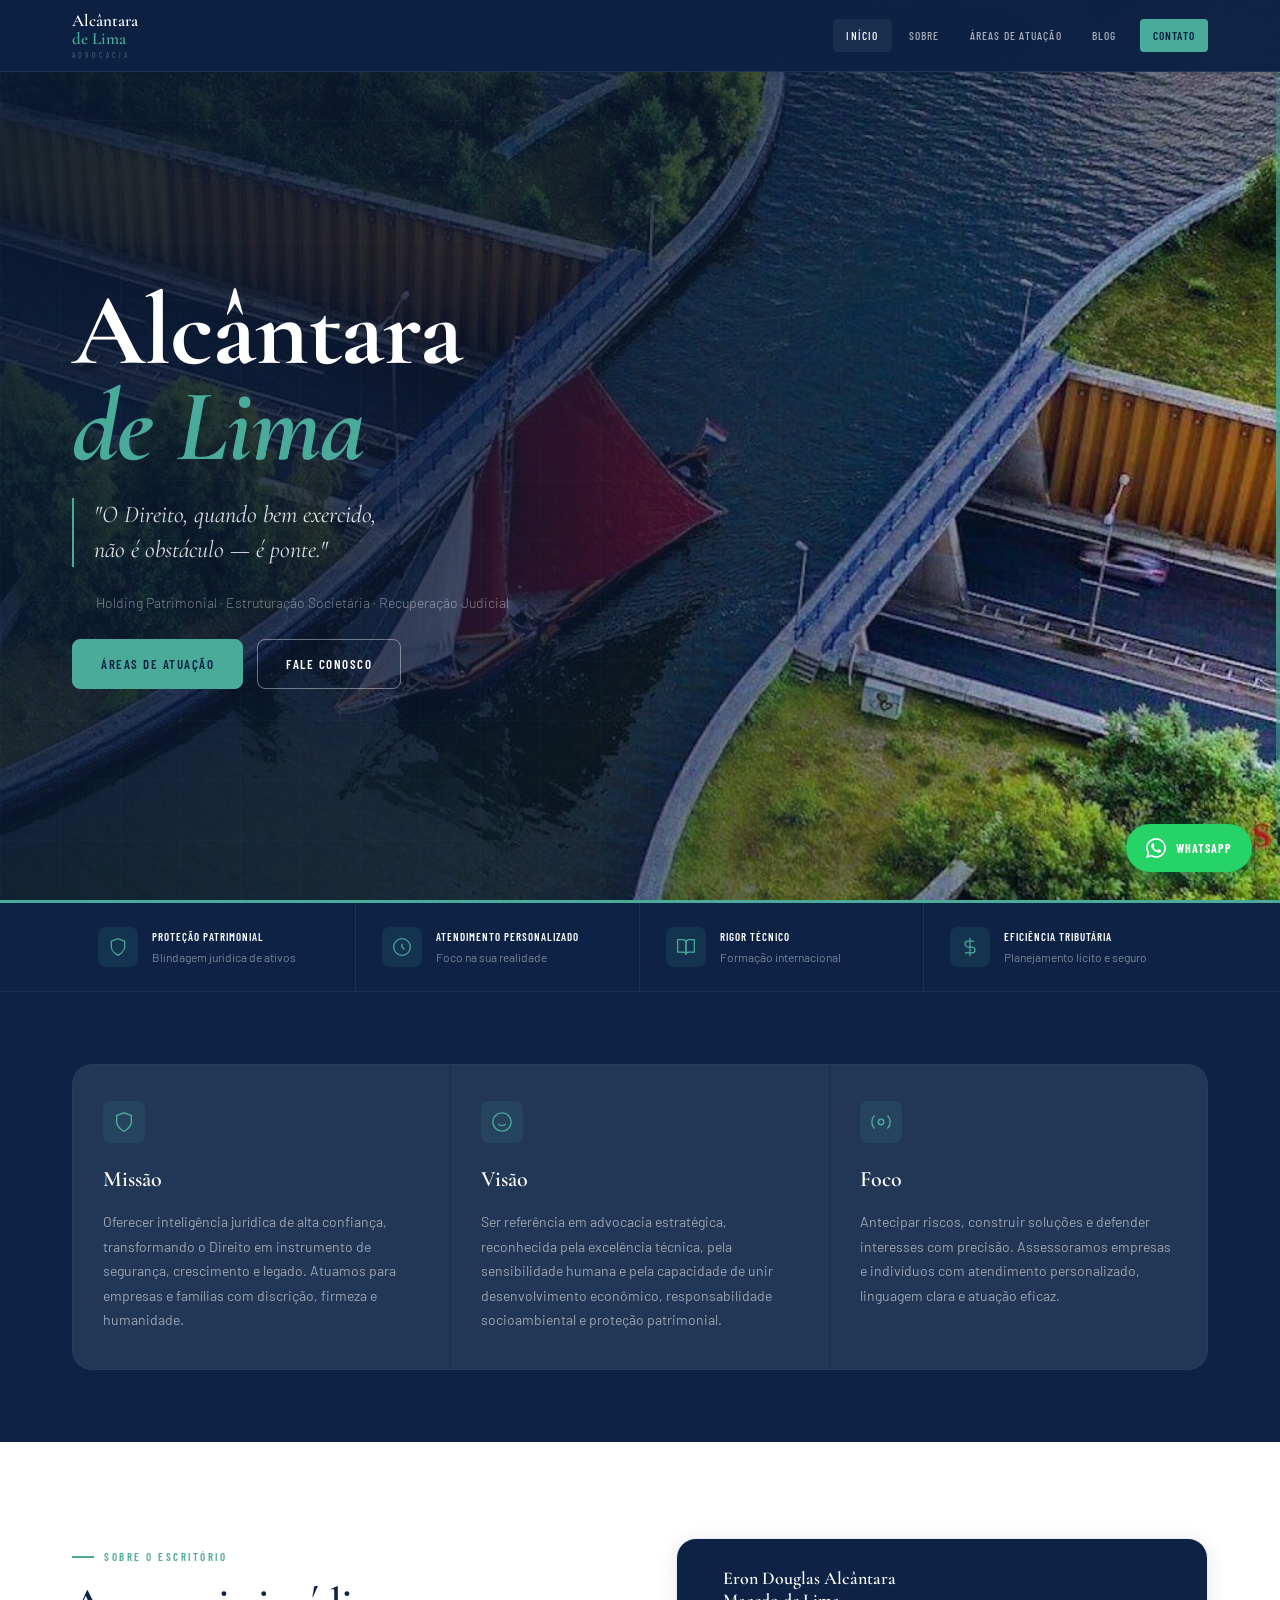
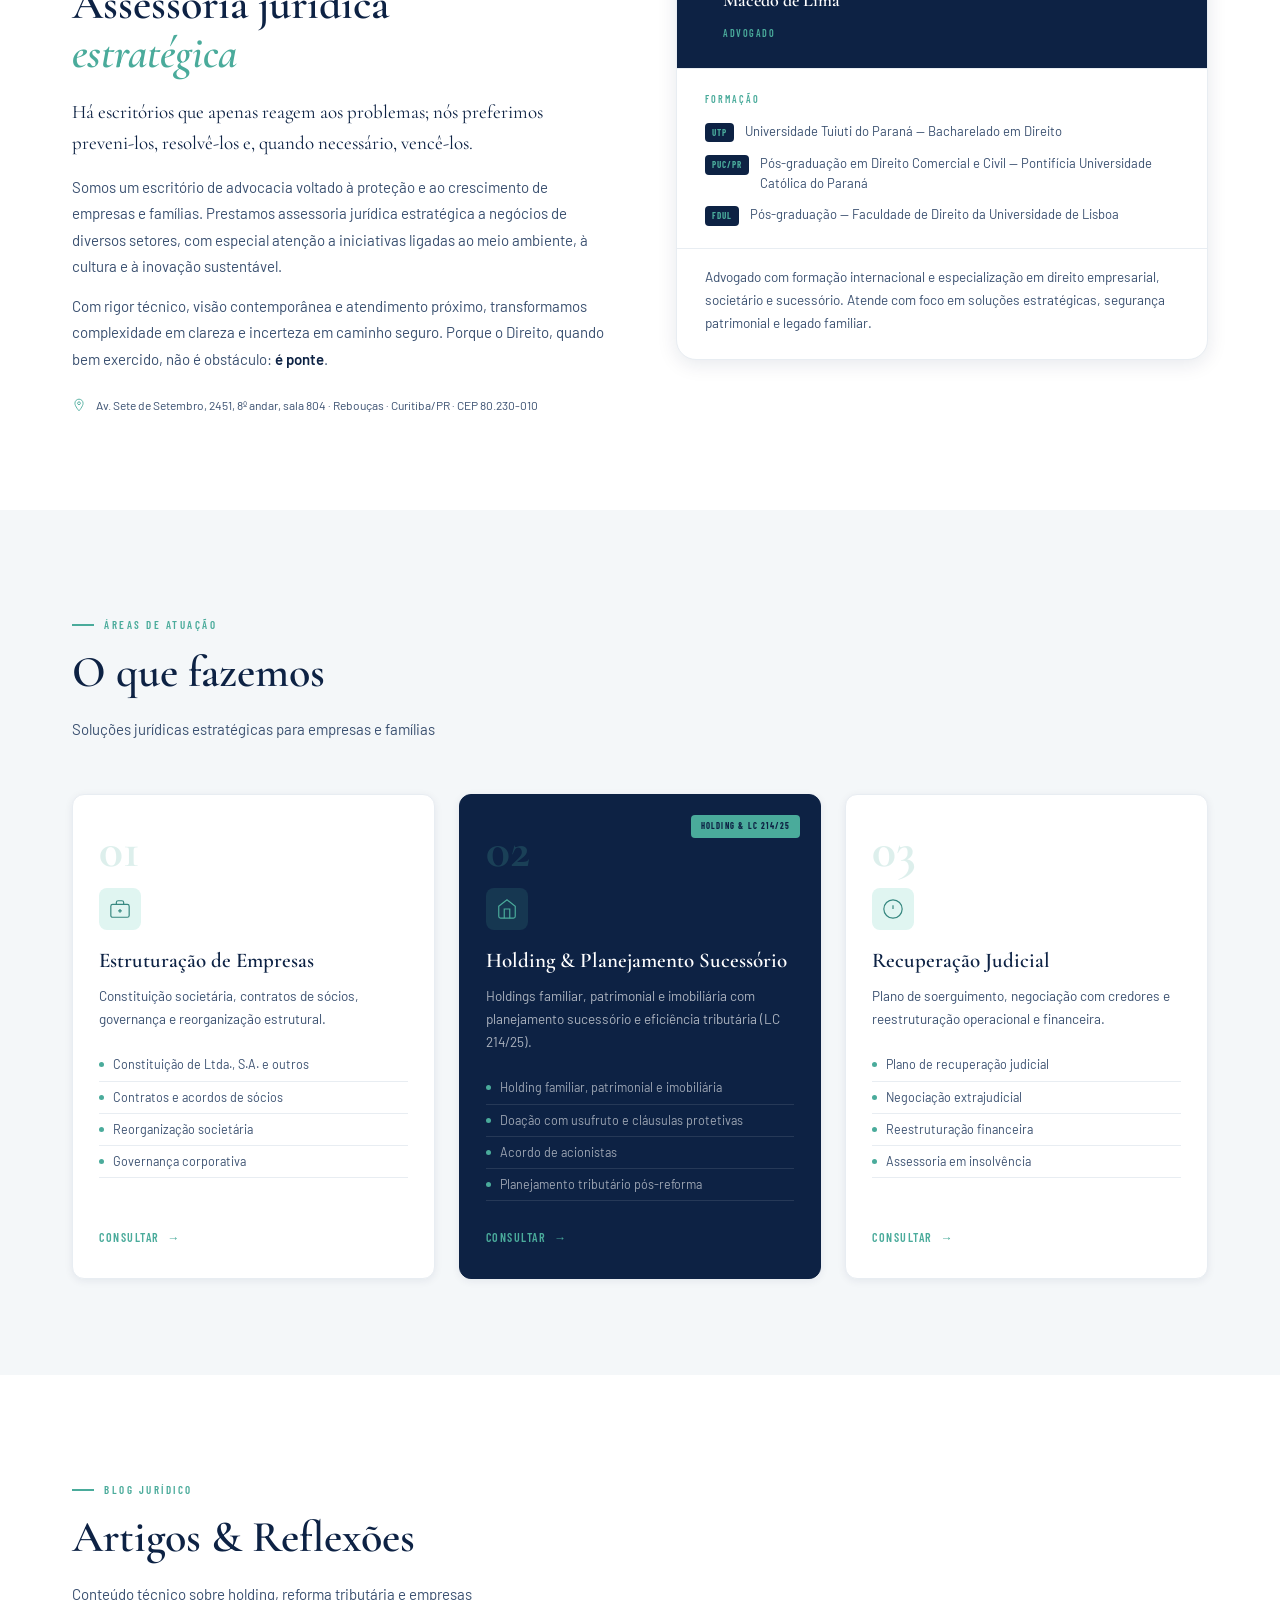
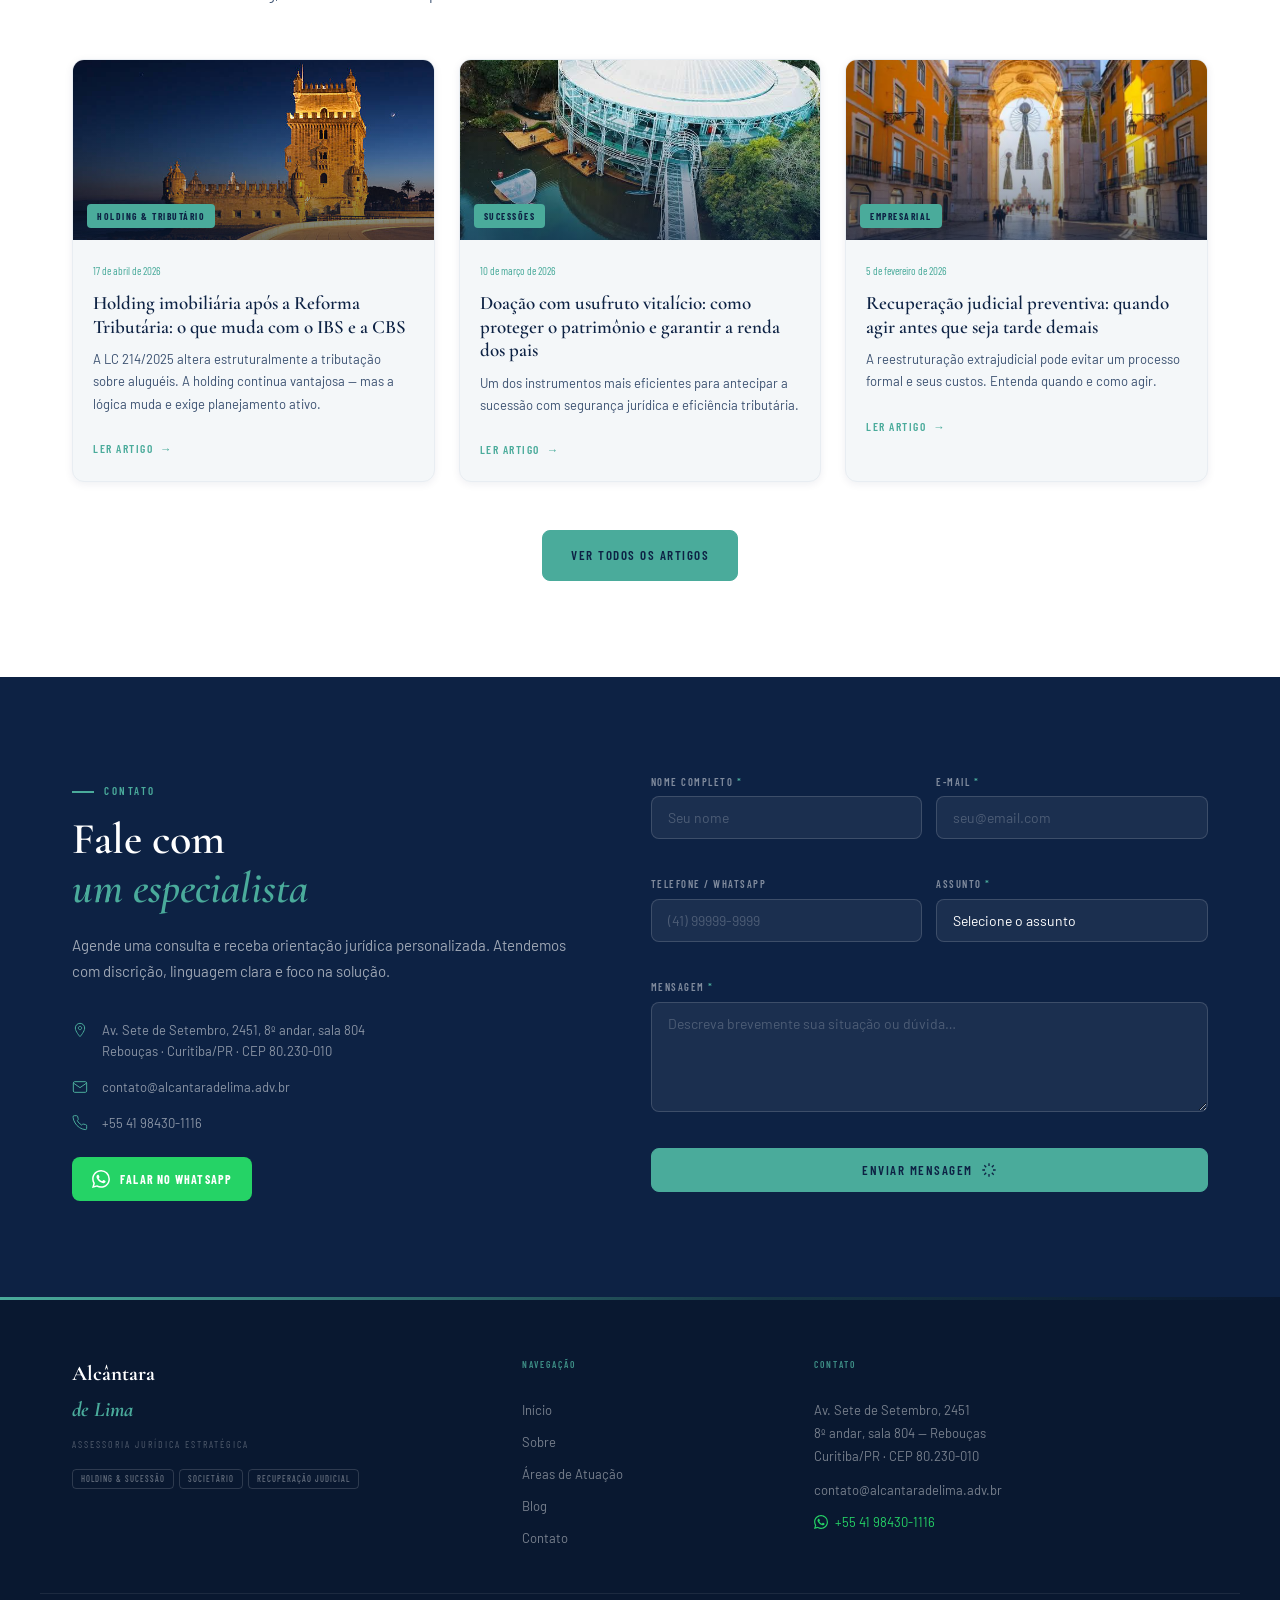
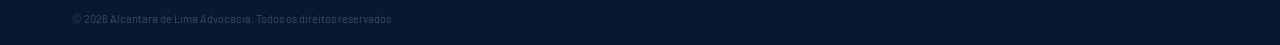
==== index.html @ a9845b34 "Resolvido, falta fazer pagina de manutenção para os blogs" ====
<!DOCTYPE html>
<html lang="pt-BR">
<head>
  <meta charset="UTF-8"/>
  <meta name="viewport" content="width=device-width,initial-scale=1.0"/>
  <title>Alcantara de Lima Advocacia — Curitiba/PR</title>
  <meta name="description" content="Escritório especializado em estruturação societária, holding patrimonial, planejamento sucessório e recuperação judicial. Curitiba/PR."/>
  <link href="https://fonts.googleapis.com/css2?family=Cormorant+Garamond:ital,wght@0,400;0,500;0,600;0,700;1,400;1,600&family=Barlow:wght@300;400;500;600&family=Barlow+Condensed:wght@400;500;600&display=swap" rel="stylesheet"/>
  <link rel="stylesheet" href="CSS/base.css"/>
  <link rel="stylesheet" href="CSS/sections.css"/>
  <link rel="stylesheet" href="CSS/hero.css"/>
  <link rel="stylesheet" href="CSS/nav.css">
  <link rel="stylesheet" href="CSS/footer.css"/>
  <link rel="stylesheet" href="CSS/responsive.css"/>
</head>
<body>

<header class="nav" id="nav">
  <div class="nav__inner">
    <a href="#inicio" class="nav__logo" aria-label="Alcantara de Lima — início">
      <span class="nav__logo-top">Alcântara</span>
      <span class="nav__logo-bot">de Lima</span>
      <span class="nav__logo-sub">ADVOCACIA</span>
    </a>
    <nav class="nav__links" id="navLinks" role="navigation" aria-label="Menu principal">
      <a href="#inicio"   class="nav__link">Início</a>
      <a href="#sobre"    class="nav__link">Sobre</a>
      <a href="#servicos" class="nav__link">Áreas de Atuação</a>
      <a href="#blog"     class="nav__link">Blog</a>
      <a href="#contato"  class="nav__link nav__link--cta">Contato</a>
    </nav>
    <button class="nav__burger" id="burger" aria-label="Abrir menu" aria-expanded="false">
      <span></span><span></span><span></span>
    </button>
  </div>
</header>

<!-- HERO COM FOTO DA PONTE -->
<section class="hero" id="inicio">
  <div class="hero__bg" id="heroBg"></div>
  <div class="hero__overlay"></div>
  <div class="hero__grid-bg" aria-hidden="true"></div>
  <div class="hero__accent" aria-hidden="true"></div>
  <div class="hero__content">
    <!-- <div class="hero__eyebrow reveal">
      <!-- <span class="hero__eyebrow-line"></span>
      Curitiba · Paraná · Brasil
      <span class="hero__eyebrow-line"></span>
    </div>-->
    <h1 class="hero__title reveal reveal--d1">
      <span class="hero__title-w">Alcântara</span><br>
      <span class="hero__title-t">de Lima</span>
    </h1>
    <p class="hero__tagline reveal reveal--d2">
      "O Direito, quando bem exercido,<br>não é obstáculo — é ponte."
    </p>
    <p class="hero__sub reveal reveal--d2">
      Holding Patrimonial · Estruturação Societária · Recuperação Judicial
    </p>
    <div class="hero__btns reveal reveal--d3">
      <a href="#servicos" class="btn btn-p">Áreas de Atuação</a>
      <a href="#contato"  class="btn btn-g">Fale Conosco</a>
    </div>
  </div>
  <div class="hero__scroll" aria-hidden="true">
    <span class="hero__scroll-line"></span>
  </div>
</section>

<!-- DIFERENCIAIS -->
<div class="diff">
  <div class="diff__grid container">
    <div class="diff__item">
      <div class="diff__icon"><svg viewBox="0 0 24 24" fill="none" stroke="currentColor" stroke-width="1.5"><path d="M12 22s8-4 8-10V5l-8-3-8 3v7c0 6 8 10 8 10z"/></svg></div>
      <div><div class="diff__title">Proteção Patrimonial</div><div class="diff__sub">Blindagem jurídica de ativos</div></div>
    </div>
    <div class="diff__item">
      <div class="diff__icon"><svg viewBox="0 0 24 24" fill="none" stroke="currentColor" stroke-width="1.5"><circle cx="12" cy="12" r="10"/><path d="M12 8v4l3 3"/></svg></div>
      <div><div class="diff__title">Atendimento Personalizado</div><div class="diff__sub">Foco na sua realidade</div></div>
    </div>
    <div class="diff__item">
      <div class="diff__icon"><svg viewBox="0 0 24 24" fill="none" stroke="currentColor" stroke-width="1.5"><path d="M2 3h6a4 4 0 0 1 4 4v14a3 3 0 0 0-3-3H2z"/><path d="M22 3h-6a4 4 0 0 0-4 4v14a3 3 0 0 1 3-3h7z"/></svg></div>
      <div><div class="diff__title">Rigor Técnico</div><div class="diff__sub">Formação internacional</div></div>
    </div>
    <div class="diff__item">
      <div class="diff__icon"><svg viewBox="0 0 24 24" fill="none" stroke="currentColor" stroke-width="1.5"><line x1="12" y1="1" x2="12" y2="23"/><path d="M17 5H9.5a3.5 3.5 0 0 0 0 7h5a3.5 3.5 0 0 1 0 7H6"/></svg></div>
      <div><div class="diff__title">Eficiência Tributária</div><div class="diff__sub">Planejamento lícito e seguro</div></div>
    </div>
  </div>
</div>

<!-- MISSÃO / VISÃO / FOCO -->
<section class="mvf">
  <div class="container">
    <div class="mvf__grid">
      <div class="mvf__card reveal">
        <div class="mvf__card-icon"><svg viewBox="0 0 24 24" fill="none" stroke="currentColor" stroke-width="1.5"><path d="M12 22s8-4 8-10V5l-8-3-8 3v7c0 6 8 10 8 10z"/></svg></div>
        <h3>Missão</h3>
        <p>Oferecer inteligência jurídica de alta confiança, transformando o Direito em instrumento de segurança, crescimento e legado. Atuamos para empresas e famílias com discrição, firmeza e humanidade.</p>
      </div>
      <div class="mvf__card reveal reveal--d1">
        <div class="mvf__card-icon"><svg viewBox="0 0 24 24" fill="none" stroke="currentColor" stroke-width="1.5"><circle cx="12" cy="12" r="10"/><path d="M8 14s1.5 2 4 2 4-2 4-2"/><line x1="9" y1="9" x2="9.01" y2="9"/><line x1="15" y1="9" x2="15.01" y2="9"/></svg></div>
        <h3>Visão</h3>
        <p>Ser referência em advocacia estratégica, reconhecida pela excelência técnica, pela sensibilidade humana e pela capacidade de unir desenvolvimento econômico, responsabilidade socioambiental e proteção patrimonial.</p>
      </div>
      <div class="mvf__card reveal reveal--d2">
        <div class="mvf__card-icon"><svg viewBox="0 0 24 24" fill="none" stroke="currentColor" stroke-width="1.5"><circle cx="12" cy="12" r="3"/><path d="M19.07 4.93a10 10 0 0 1 0 14.14M4.93 4.93a10 10 0 0 0 0 14.14"/></svg></div>
        <h3>Foco</h3>
        <p>Antecipar riscos, construir soluções e defender interesses com precisão. Assessoramos empresas e indivíduos com atendimento personalizado, linguagem clara e atuação eficaz.</p>
      </div>
    </div>
  </div>
</section>

<!-- SOBRE -->
<section class="sobre" id="sobre">
  <div class="container">
    <div class="sobre__grid">
      <div class="sobre__left">
        <div class="sec-label reveal">Sobre o Escritório</div>
        <h2 class="sec-title reveal reveal--d1">Assessoria jurídica<br><em>estratégica</em></h2>
        <p class="sobre__lead reveal reveal--d2">Há escritórios que apenas reagem aos problemas; nós preferimos preveni-los, resolvê-los e, quando necessário, vencê-los.</p>
        <p class="sobre__body reveal reveal--d2">Somos um escritório de advocacia voltado à proteção e ao crescimento de empresas e famílias. Prestamos assessoria jurídica estratégica a negócios de diversos setores, com especial atenção a iniciativas ligadas ao meio ambiente, à cultura e à inovação sustentável.</p>
        <p class="sobre__body reveal reveal--d2">Com rigor técnico, visão contemporânea e atendimento próximo, transformamos complexidade em clareza e incerteza em caminho seguro. Porque o Direito, quando bem exercido, não é obstáculo: <strong>é ponte</strong>.</p>
        <div class="sobre__sede reveal reveal--d3">
          <svg viewBox="0 0 24 24" fill="none" stroke="currentColor" stroke-width="1.5"><path d="M12 2C8.13 2 5 5.13 5 9c0 5.25 7 13 7 13s7-7.75 7-13c0-3.87-3.13-7-7-7zm0 9.5c-1.38 0-2.5-1.12-2.5-2.5s1.12-2.5 2.5-2.5 2.5 1.12 2.5 2.5-1.12 2.5-2.5 2.5z"/></svg>
          Av. Sete de Setembro, 2451, 8º andar, sala 804 · Rebouças · Curitiba/PR · CEP 80.230-010
        </div>
      </div>
      <div class="sobre__right">
        <div class="adv-card reveal reveal--d1">
          <div class="adv-card__top">
            <div class="adv-card__av"></div>
            <div>
              <div class="adv-card__name">Eron Douglas Alcântara<br>Macedo de Lima</div>
              <span style="font-family:var(--fcond);font-size:10px;font-weight:600;letter-spacing:1.5px;text-transform:uppercase;color:var(--teal)">Advogado</span>
            </div>
          </div>
          <div class="adv-card__div"></div>
          <div class="adv-card__form">
            <div class="adv-card__form-label">Formação</div>
            <div class="adv-card__form-list">
              <div class="adv-card__form-li"><span class="inst-badge">UTP</span>Universidade Tuiuti do Paraná — Bacharelado em Direito</div>
              <div class="adv-card__form-li"><span class="inst-badge">PUC/PR</span>Pós-graduação em Direito Comercial e Civil — Pontifícia Universidade Católica do Paraná</div>
              <div class="adv-card__form-li"><span class="inst-badge">FDUL</span>Pós-graduação — Faculdade de Direito da Universidade de Lisboa</div>
            </div>
          </div>
          <div class="adv-card__div"></div>
          <p class="adv-card__desc">Advogado com formação internacional e especialização em direito empresarial, societário e sucessório. Atende com foco em soluções estratégicas, segurança patrimonial e legado familiar.</p>
        </div>
      </div>
    </div>
  </div>
</section>

<!-- SERVIÇOS — 3 áreas -->
<section class="servicos" id="servicos">
  <div class="container">
    <div class="sec-hdr reveal">
      <div class="sec-label">Áreas de Atuação</div>
      <h2 class="sec-title">O que fazemos</h2>
      <p class="servicos__sub">Soluções jurídicas estratégicas para empresas e famílias</p>
    </div>
    <div class="srv-grid">

      <article class="srv-card reveal reveal--d1">
        <div class="srv-card__num" aria-hidden="true">01</div>
        <div class="srv-card__icon"><svg viewBox="0 0 24 24" fill="none" stroke="currentColor" stroke-width="1.3"><rect x="2" y="7" width="20" height="14" rx="2"/><path d="M16 7V5a2 2 0 0 0-2-2h-4a2 2 0 0 0-2 2v2"/><line x1="12" y1="12" x2="12" y2="16"/><line x1="10" y1="14" x2="14" y2="14"/></svg></div>
        <h3 class="srv-card__title">Estruturação de Empresas</h3>
        <p class="srv-card__body">Constituição societária, contratos de sócios, governança e reorganização estrutural.</p>
        <ul class="srv-card__items">
          <li>Constituição de Ltda., S.A. e outros</li>
          <li>Contratos e acordos de sócios</li>
          <li>Reorganização societária</li>
          <li>Governança corporativa</li>
        </ul>
        <a href="#contato" class="srv-card__cta">Consultar <span aria-hidden="true">→</span></a>
      </article>

      <article class="srv-card srv-card--feat reveal reveal--d2">
        <div class="srv-card__badge">Holding &amp; LC 214/25</div>
        <div class="srv-card__num" aria-hidden="true">02</div>
        <div class="srv-card__icon"><svg viewBox="0 0 24 24" fill="none" stroke="currentColor" stroke-width="1.3"><path d="M3 9l9-7 9 7v11a2 2 0 0 1-2 2H5a2 2 0 0 1-2-2z"/><polyline points="9 22 9 12 15 12 15 22"/></svg></div>
        <h3 class="srv-card__title">Holding &amp; Planejamento Sucessório</h3>
        <p class="srv-card__body">Holdings familiar, patrimonial e imobiliária com planejamento sucessório e eficiência tributária (LC 214/25).</p>
        <ul class="srv-card__items">
          <li>Holding familiar, patrimonial e imobiliária</li>
          <li>Doação com usufruto e cláusulas protetivas</li>
          <li>Acordo de acionistas</li>
          <li>Planejamento tributário pós-reforma</li>
        </ul>
        <a href="#contato" class="srv-card__cta">Consultar <span aria-hidden="true">→</span></a>
      </article>

      <article class="srv-card reveal reveal--d3">
        <div class="srv-card__num" aria-hidden="true">03</div>
        <div class="srv-card__icon"><svg viewBox="0 0 24 24" fill="none" stroke="currentColor" stroke-width="1.3"><circle cx="12" cy="12" r="10"/><line x1="12" y1="8" x2="12" y2="12"/><line x1="12" y1="16" x2="12.01" y2="16"/></svg></div>
        <h3 class="srv-card__title">Recuperação Judicial</h3>
        <p class="srv-card__body">Plano de soerguimento, negociação com credores e reestruturação operacional e financeira.</p>
        <ul class="srv-card__items">
          <li>Plano de recuperação judicial</li>
          <li>Negociação extrajudicial</li>
          <li>Reestruturação financeira</li>
          <li>Assessoria em insolvência</li>
        </ul>
        <a href="#contato" class="srv-card__cta">Consultar <span aria-hidden="true">→</span></a>
      </article>

    </div>
  </div>
</section>

<!-- BLOG -->
<section class="blog" id="blog">
  <div class="container">
    <div class="sec-hdr reveal">
      <div class="sec-label">Blog Jurídico</div>
      <h2 class="sec-title">Artigos &amp; Reflexões</h2>
      <p class="blog__sub">Conteúdo técnico sobre holding, reforma tributária e empresas</p>
    </div>
    <div class="blog__grid">
      <article class="blog-card reveal reveal--d1">
        <div class="blog-card__img blog-card__img--1"><span class="blog-card__cat">Holding &amp; Tributário</span></div>
        <div class="blog-card__body">
          <time class="blog-card__date" datetime="2026-04-17">17 de abril de 2026</time>
          <h3 class="blog-card__title">Holding imobiliária após a Reforma Tributária: o que muda com o IBS e a CBS</h3>
          <p class="blog-card__excerpt">A LC 214/2025 altera estruturalmente a tributação sobre aluguéis. A holding continua vantajosa — mas a lógica muda e exige planejamento ativo.</p>
          <a href="#contato" class="blog-card__link">Ler artigo <span aria-hidden="true">→</span></a>
        </div>
      </article>
      <article class="blog-card reveal reveal--d2">
        <div class="blog-card__img blog-card__img--2"><span class="blog-card__cat">Sucessões</span></div>
        <div class="blog-card__body">
          <time class="blog-card__date" datetime="2026-03-10">10 de março de 2026</time>
          <h3 class="blog-card__title">Doação com usufruto vitalício: como proteger o patrimônio e garantir a renda dos pais</h3>
          <p class="blog-card__excerpt">Um dos instrumentos mais eficientes para antecipar a sucessão com segurança jurídica e eficiência tributária.</p>
          <a href="#contato" class="blog-card__link">Ler artigo <span aria-hidden="true">→</span></a>
        </div>
      </article>
      <article class="blog-card reveal reveal--d3">
        <div class="blog-card__img blog-card__img--3"><span class="blog-card__cat">Empresarial</span></div>
        <div class="blog-card__body">
          <time class="blog-card__date" datetime="2026-02-05">5 de fevereiro de 2026</time>
          <h3 class="blog-card__title">Recuperação judicial preventiva: quando agir antes que seja tarde demais</h3>
          <p class="blog-card__excerpt">A reestruturação extrajudicial pode evitar um processo formal e seus custos. Entenda quando e como agir.</p>
          <a href="#contato" class="blog-card__link">Ler artigo <span aria-hidden="true">→</span></a>
        </div>
      </article>
    </div>
    <div class="blog__cta reveal">
      <a href="#contato" class="btn btn-p">Ver todos os artigos</a>
    </div>
  </div>
</section>

<!-- CONTATO -->
<section class="contato" id="contato">
  <div class="container">
    <div class="contato__grid">
      <div class="contato__left reveal">
        <div class="sec-label sec-label--teal">Contato</div>
        <h2 class="sec-title sec-title--white">Fale com<br><em>um especialista</em></h2>
        <p class="contato__body">Agende uma consulta e receba orientação jurídica personalizada. Atendemos com discrição, linguagem clara e foco na solução.</p>
        <div class="contato__info">
          <div class="contato__info-item">
            <svg viewBox="0 0 24 24" fill="none" stroke="currentColor" stroke-width="1.5"><path d="M12 2C8.13 2 5 5.13 5 9c0 5.25 7 13 7 13s7-7.75 7-13c0-3.87-3.13-7-7-7zm0 9.5c-1.38 0-2.5-1.12-2.5-2.5s1.12-2.5 2.5-2.5 2.5 1.12 2.5 2.5-1.12 2.5-2.5 2.5z"/></svg>
            <span>Av. Sete de Setembro, 2451, 8º andar, sala 804<br>Rebouças · Curitiba/PR · CEP 80.230-010</span>
          </div>
          <div class="contato__info-item">
            <svg viewBox="0 0 24 24" fill="none" stroke="currentColor" stroke-width="1.5"><path d="M4 4h16c1.1 0 2 .9 2 2v12c0 1.1-.9 2-2 2H4c-1.1 0-2-.9-2-2V6c0-1.1.9-2 2-2z"/><polyline points="22,6 12,13 2,6"/></svg>
            <span>contato@alcantaradelima.adv.br</span>
          </div>
          <div class="contato__info-item">
            <svg viewBox="0 0 24 24" fill="none" stroke="currentColor" stroke-width="1.5"><path d="M22 16.92v3a2 2 0 0 1-2.18 2 19.79 19.79 0 0 1-8.63-3.07A19.5 19.5 0 0 1 4.69 12 19.79 19.79 0 0 1 1.61 3.42 2 2 0 0 1 3.58 1h3a2 2 0 0 1 2 1.72c.127.96.361 1.903.7 2.81a2 2 0 0 1-.45 2.11L7.91 8.5a16 16 0 0 0 6.59 6.59l.97-.91a2 2 0 0 1 2.11-.45c.907.339 1.85.573 2.81.7A2 2 0 0 1 22 16.92z"/></svg>
            <span>+55 41 98430-1116</span>
          </div>
          <a href="https://wa.me/5541984301116" target="_blank" rel="noopener" class="contato__wa">
            <svg viewBox="0 0 24 24" fill="currentColor"><path d="M17.472 14.382c-.297-.149-1.758-.867-2.03-.967-.273-.099-.471-.148-.67.15-.197.297-.767.966-.94 1.164-.173.199-.347.223-.644.075-.297-.15-1.255-.463-2.39-1.475-.883-.788-1.48-1.761-1.653-2.059-.173-.297-.018-.458.13-.606.134-.133.298-.347.446-.52.149-.174.198-.298.298-.497.099-.198.05-.371-.025-.52-.075-.149-.669-1.612-.916-2.207-.242-.579-.487-.5-.669-.51-.173-.008-.371-.01-.57-.01-.198 0-.52.074-.792.372-.272.297-1.04 1.016-1.04 2.479 0 1.462 1.065 2.875 1.213 3.074.149.198 2.096 3.2 5.077 4.487.709.306 1.262.489 1.694.625.712.227 1.36.195 1.871.118.571-.085 1.758-.719 2.006-1.413.248-.694.248-1.289.173-1.413-.074-.124-.272-.198-.57-.347m-5.421 7.403h-.004a9.87 9.87 0 0 1-5.031-1.378l-.361-.214-3.741.982.998-3.648-.235-.374a9.86 9.86 0 0 1-1.51-5.26c.001-5.45 4.436-9.884 9.888-9.884 2.64 0 5.122 1.03 6.988 2.898a9.825 9.825 0 0 1 2.893 6.994c-.003 5.45-4.437 9.884-9.885 9.884m8.413-18.297A11.815 11.815 0 0 0 12.05 0C5.495 0 .16 5.335.157 11.892c0 2.096.547 4.142 1.588 5.945L.057 24l6.305-1.654a11.882 11.882 0 0 0 5.683 1.448h.005c6.554 0 11.89-5.335 11.893-11.893a11.821 11.821 0 0 0-3.48-8.413Z"/></svg>
            Falar no WhatsApp
          </a>
        </div>
      </div>
      <div class="contato__right reveal reveal--d2">
        <form class="contato__form" id="contactForm" novalidate>
          <div class="form-group">
            <label for="nome">Nome completo <span>*</span></label>
            <input type="text" id="nome" name="nome" required placeholder="Seu nome" autocomplete="name"/>
            <span class="form-error" id="nome-error" role="alert"></span>
          </div>
          <div class="form-group">
            <label for="email">E-mail <span>*</span></label>
            <input type="email" id="email" name="email" required placeholder="seu@email.com" autocomplete="email"/>
            <span class="form-error" id="email-error" role="alert"></span>
          </div>
          <div class="form-group">
            <label for="telefone">Telefone / WhatsApp</label>
            <input type="tel" id="telefone" name="telefone" placeholder="(41) 99999-9999" autocomplete="tel"/>
          </div>
          <div class="form-group">
            <label for="assunto">Assunto <span>*</span></label>
            <select id="assunto" name="assunto" required>
              <option value="" disabled selected>Selecione o assunto</option>
              <option value="holding">Holding &amp; Planejamento Sucessório</option>
              <option value="sociedade">Estruturação de Empresas</option>
              <option value="rj">Recuperação Judicial</option>
              <option value="outro">Outro assunto</option>
            </select>
            <span class="form-error" id="assunto-error" role="alert"></span>
          </div>
          <div class="form-group form-group--full">
            <label for="mensagem">Mensagem <span>*</span></label>
            <textarea id="mensagem" name="mensagem" required rows="4" placeholder="Descreva brevemente sua situação ou dúvida…"></textarea>
            <span class="form-error" id="mensagem-error" role="alert"></span>
          </div>
          <div class="form-group form-group--full">
            <button type="submit" class="btn btn-p btn-full" id="submitBtn">
              <span id="btnText">Enviar mensagem</span>
              <svg id="btnSpinner" class="btn-spin" viewBox="0 0 24 24" fill="none" stroke="currentColor" stroke-width="2" hidden><path d="M12 2v4M12 18v4M4.93 4.93l2.83 2.83M16.24 16.24l2.83 2.83M2 12h4M18 12h4M4.93 19.07l2.83-2.83M16.24 7.76l2.83-2.83"/></svg>
            </button>
          </div>
          <div id="formSuccess" class="form-success" hidden role="status">Mensagem enviada! Retornaremos em até 24 horas úteis.</div>
        </form>
      </div>
    </div>
  </div>
</section>

<!-- FOOTER -->
<footer class="footer">
  <div class="footer__accent" aria-hidden="true"></div>
  <div class="container footer__inner">
    <div class="footer__brand">
      <div class="footer__logo-top">Alcântara</div>
      <div class="footer__logo-bot">de Lima</div>
      <p class="footer__tagline">Assessoria Jurídica Estratégica</p>
      <div class="footer__areas">
        <span>Holding &amp; Sucessão</span>
        <span>Societário</span>
        <span>Recuperação Judicial</span>
      </div>
    </div>
    <div class="footer__nav">
      <h4>Navegação</h4>
      <a href="#inicio">Início</a>
      <a href="#sobre">Sobre</a>
      <a href="#servicos">Áreas de Atuação</a>
      <a href="#blog">Blog</a>
      <a href="#contato">Contato</a>
    </div>
    <div class="footer__contact">
      <h4>Contato</h4>
      <address>
        Av. Sete de Setembro, 2451<br>
        8º andar, sala 804 — Rebouças<br>
        Curitiba/PR · CEP 80.230-010
      </address>
      <a href="mailto:contato@alcantaradelima.adv.br">contato@alcantaradelima.adv.br</a>
      <a href="https://wa.me/5541984301116" target="_blank" rel="noopener" class="footer__wa">
        <svg viewBox="0 0 24 24" fill="currentColor"><path d="M17.472 14.382c-.297-.149-1.758-.867-2.03-.967-.273-.099-.471-.148-.67.15-.197.297-.767.966-.94 1.164-.173.199-.347.223-.644.075-.297-.15-1.255-.463-2.39-1.475-.883-.788-1.48-1.761-1.653-2.059-.173-.297-.018-.458.13-.606.134-.133.298-.347.446-.52.149-.174.198-.298.298-.497.099-.198.05-.371-.025-.52-.075-.149-.669-1.612-.916-2.207-.242-.579-.487-.5-.669-.51-.173-.008-.371-.01-.57-.01-.198 0-.52.074-.792.372-.272.297-1.04 1.016-1.04 2.479 0 1.462 1.065 2.875 1.213 3.074.149.198 2.096 3.2 5.077 4.487.709.306 1.262.489 1.694.625.712.227 1.36.195 1.871.118.571-.085 1.758-.719 2.006-1.413.248-.694.248-1.289.173-1.413-.074-.124-.272-.198-.57-.347m-5.421 7.403h-.004a9.87 9.87 0 0 1-5.031-1.378l-.361-.214-3.741.982.998-3.648-.235-.374a9.86 9.86 0 0 1-1.51-5.26c.001-5.45 4.436-9.884 9.888-9.884 2.64 0 5.122 1.03 6.988 2.898a9.825 9.825 0 0 1 2.893 6.994c-.003 5.45-4.437 9.884-9.885 9.884m8.413-18.297A11.815 11.815 0 0 0 12.05 0C5.495 0 .16 5.335.157 11.892c0 2.096.547 4.142 1.588 5.945L.057 24l6.305-1.654a11.882 11.882 0 0 0 5.683 1.448h.005c6.554 0 11.89-5.335 11.893-11.893a11.821 11.821 0 0 0-3.48-8.413Z"/></svg>
        +55 41 98430-1116
      </a>
    </div>
  </div>
  <div class="footer__bottom">
    <div class="container footer__bottom-inner">
      <span>© 2026 Alcantara de Lima Advocacia. Todos os direitos reservados.</span>
    </div>
  </div>
</footer>

<!-- WA FLOAT -->
<a href="https://wa.me/5541984301116" target="_blank" rel="noopener" class="wa-float" aria-label="Falar no WhatsApp">
  <svg viewBox="0 0 24 24" fill="currentColor"><path d="M17.472 14.382c-.297-.149-1.758-.867-2.03-.967-.273-.099-.471-.148-.67.15-.197.297-.767.966-.94 1.164-.173.199-.347.223-.644.075-.297-.15-1.255-.463-2.39-1.475-.883-.788-1.48-1.761-1.653-2.059-.173-.297-.018-.458.13-.606.134-.133.298-.347.446-.52.149-.174.198-.298.298-.497.099-.198.05-.371-.025-.52-.075-.149-.669-1.612-.916-2.207-.242-.579-.487-.5-.669-.51-.173-.008-.371-.01-.57-.01-.198 0-.52.074-.792.372-.272.297-1.04 1.016-1.04 2.479 0 1.462 1.065 2.875 1.213 3.074.149.198 2.096 3.2 5.077 4.487.709.306 1.262.489 1.694.625.712.227 1.36.195 1.871.118.571-.085 1.758-.719 2.006-1.413.248-.694.248-1.289.173-1.413-.074-.124-.272-.198-.57-.347m-5.421 7.403h-.004a9.87 9.87 0 0 1-5.031-1.378l-.361-.214-3.741.982.998-3.648-.235-.374a9.86 9.86 0 0 1-1.51-5.26c.001-5.45 4.436-9.884 9.888-9.884 2.64 0 5.122 1.03 6.988 2.898a9.825 9.825 0 0 1 2.893 6.994c-.003 5.45-4.437 9.884-9.885 9.884m8.413-18.297A11.815 11.815 0 0 0 12.05 0C5.495 0 .16 5.335.157 11.892c0 2.096.547 4.142 1.588 5.945L.057 24l6.305-1.654a11.882 11.882 0 0 0 5.683 1.448h.005c6.554 0 11.89-5.335 11.893-11.893a11.821 11.821 0 0 0-3.48-8.413Z"/></svg>
  <span class="wa-float__label">WhatsApp</span>
</a>

  <script src="script.js"></script>
</body>
</html>
---- CSS/base.css ----
/* ============================================================
   BASE — Reset · Variáveis · Utilitários Globais
   ============================================================ */

/* ----- Reset ----- */
*, *::before, *::after {
  box-sizing : border-box;
  margin     : 0;
  padding    : 0;
}

/* ----- Variáveis CSS ----- */
:root {
  /* Cores */
  --navy      : #0d2244;
  --navy-dk   : #091830;
  --teal      : #4aab9b;
  --teal-dk   : #378880;
  --teal-lt   : #e0f5f1;
  --bg        : #f4f7f9;
  --text      : #3a5070;
  --white     : #ffffff;
  --gray      : #e8edf2;
  --gray-dk   : #c8d4de;
  --amber     : #d97706;
  --amber-lt  : #fef3dd;
  --green-wa  : #25d366;

  /* Tipografia */
  --fs        : 'Cormorant Garamond', Georgia, serif;
  --fsans     : 'Barlow', sans-serif;
  --fcond     : 'Barlow Condensed', sans-serif;

  /* Layout */
  --nav-h     : 72px;
  --sp        : 96px;
  --cw        : 1200px;
}

/* ----- Elementos Base ----- */
html {
  scroll-behavior    : smooth;
  font-size          : 16px;
}

body {
  font-family        : var(--fsans);
  background         : var(--bg);
  color              : var(--text);
  line-height        : 1.7;
  -webkit-font-smoothing: antialiased;
}

img, svg  { display: block }
a         { text-decoration: none; color: inherit }
ul        { list-style: none }
button    { cursor: pointer; font-family: inherit }
address   { font-style: normal }

/* ----- Container ----- */
.container {
  width      : 100%;
  max-width  : var(--cw);
  margin     : 0 auto;
  padding    : 0 32px;
}

/* ----- Reveal (animação ao rolar) ----- */
.reveal {
  opacity    : 0;
  transform  : translateY(26px);
  transition : opacity   .65s cubic-bezier(.25,.46,.45,.94),
               transform .65s cubic-bezier(.25,.46,.45,.94);
}
.reveal.visible  { opacity: 1; transform: none }
.reveal--d1      { transition-delay: .12s }
.reveal--d2      { transition-delay: .24s }
.reveal--d3      { transition-delay: .36s }

/* ----- Labels & Títulos de Seção ----- */
.sec-label {
  display        : inline-flex;
  align-items    : center;
  gap            : 10px;
  font-family    : var(--fcond);
  font-size      : 11px;
  font-weight    : 600;
  letter-spacing : 2.5px;
  text-transform : uppercase;
  color          : var(--teal);
  margin-bottom  : 14px;
}
.sec-label::before {
  content    : '';
  width      : 22px;
  height     : 1.5px;
  background : var(--teal);
}
.sec-label--teal { color: var(--teal) }

.sec-title {
  font-family   : var(--fs);
  font-size     : clamp(28px, 4vw, 44px);
  font-weight   : 600;
  line-height   : 1.1;
  color         : var(--navy);
  margin-bottom : 20px;
}
.sec-title em         { font-style: italic; color: var(--teal) }
.sec-title--white     { color: #fff }
.sec-hdr              { margin-bottom: 52px }

/* ----- Botões ----- */
.btn {
  display        : inline-flex;
  align-items    : center;
  gap            : 8px;
  padding        : 13px 28px;
  border-radius  : 8px;
  font-family    : var(--fcond);
  font-size      : 13px;
  font-weight    : 600;
  letter-spacing : 1.5px;
  text-transform : uppercase;
  transition     : all .22s ease;
  border         : 1.5px solid transparent;
}

.btn-p {
  background   : var(--teal);
  color        : var(--navy);
  border-color : var(--teal);
}
.btn-p:hover {
  background   : var(--teal-dk);
  border-color : var(--teal-dk);
  transform    : translateY(-2px);
  box-shadow   : 0 6px 20px rgba(74,171,155,.35);
}

.btn-g {
  background   : transparent;
  color        : #fff;
  border-color : rgba(255,255,255,.4);
}
.btn-g:hover {
  border-color : var(--teal);
  color        : var(--teal);
  transform    : translateY(-2px);
}

.btn-full { width: 100%; justify-content: center }

.btn-spin {
  width     : 16px;
  height    : 16px;
  animation : spin .9s linear infinite;
}
@keyframes spin { to { transform: rotate(360deg) } }

/* ----- Scrollbar ----- */
::-webkit-scrollbar              { width: 6px }
::-webkit-scrollbar-track        { background: var(--navy-dk) }
::-webkit-scrollbar-thumb        { background: rgba(74,171,155,.4); border-radius: 3px }
::-webkit-scrollbar-thumb:hover  { background: var(--teal) }

/* ----- Seleção de texto ----- */
::selection { background: rgba(74,171,155,.25); color: inherit }
---- CSS/sections.css ----
/* ============================================================
   SECTIONS — Diferenciais · MVF · Sobre · Serviços · Blog · Contato
   ============================================================ */

/* ---- DIFERENCIAIS ----------------------------------------- */
.diff {
  background  : var(--navy);
  border-top  : 3px solid var(--teal);
}
.diff__grid {
  display               : grid;
  grid-template-columns : repeat(4, 1fr);
}
.diff__item {
  display     : flex;
  align-items : center;
  gap         : 14px;
  padding     : 24px 26px;
  border-right: .5px solid rgba(255,255,255,.07);
  transition  : background .2s;
}
.diff__item:last-child   { border-right: none }
.diff__item:hover        { background: rgba(74,171,155,.06) }

.diff__icon {
  width          : 40px;
  height         : 40px;
  background     : rgba(74,171,155,.12);
  border-radius  : 8px;
  display        : flex;
  align-items    : center;
  justify-content: center;
  flex-shrink    : 0;
}
.diff__icon svg  { width: 20px; height: 20px; color: var(--teal) }

.diff__title {
  font-family    : var(--fcond);
  font-size      : 11px;
  font-weight    : 600;
  letter-spacing : 1px;
  color          : #fff;
  text-transform : uppercase;
  margin-bottom  : 3px;
}
.diff__sub {
  font-size   : 12px;
  color       : rgba(255,255,255,.45);
  line-height : 1.4;
}

/* ---- MISSÃO / VISÃO / FOCO -------------------------------- */
.mvf {
  padding    : 72px 0;
  background : var(--navy);
  border-top : .5px solid rgba(255,255,255,.06);
}
.mvf__grid {
  display               : grid;
  grid-template-columns : repeat(3, 1fr);
  gap                   : 1px;
  background            : rgba(255,255,255,.06);
  border                : .5px solid rgba(255,255,255,.06);
  border-radius         : 20px;
  overflow              : hidden;
}
.mvf__card {
  background : rgba(255,255,255,.03);
  padding    : 36px 30px;
  transition : background .2s;
}
.mvf__card:hover { background: rgba(74,171,155,.06) }

.mvf__card-icon {
  width          : 42px;
  height         : 42px;
  background     : rgba(74,171,155,.12);
  border-radius  : 8px;
  display        : flex;
  align-items    : center;
  justify-content: center;
  margin-bottom  : 18px;
}
.mvf__card-icon svg { width: 22px; height: 22px; color: var(--teal) }

.mvf__card h3 {
  font-family   : var(--fs);
  font-size     : 22px;
  font-weight   : 600;
  color         : #fff;
  margin-bottom : 12px;
}
.mvf__card p {
  font-size   : 14px;
  color       : rgba(255,255,255,.55);
  line-height : 1.75;
}

/* ---- SOBRE ------------------------------------------------ */
.sobre {
  padding    : var(--sp) 0;
  background : #fff;
}
.sobre__grid {
  display               : grid;
  grid-template-columns : 1fr 1fr;
  gap                   : 72px;
  align-items           : start;
}
.sobre__lead {
  font-family   : var(--fs);
  font-size     : 19px;
  color         : var(--navy);
  line-height   : 1.6;
  margin-bottom : 16px;
}
.sobre__body {
  font-size     : 15px;
  color         : var(--text);
  line-height   : 1.75;
  margin-bottom : 14px;
}
.sobre__body strong { color: var(--navy); font-weight: 600 }

.sobre__sede {
  display     : flex;
  align-items : flex-start;
  gap         : 10px;
  font-size   : 12px;
  color       : var(--text);
  opacity     : .65;
  margin-top  : 24px;
  line-height : 1.5;
}
.sobre__sede svg { width: 14px; height: 14px; color: var(--teal); flex-shrink: 0; margin-top: 2px }

/* ----- Card do Advogado ----- */
.adv-card {
  background    : #fff;
  border        : .5px solid var(--gray);
  border-radius : 20px;
  overflow      : hidden;
  box-shadow    : 0 4px 20px rgba(13,34,68,.1);
}
.adv-card__top {
  background  : var(--navy);
  padding     : 28px 28px 24px;
  display     : flex;
  align-items : center;
  gap         : 18px;
}

.adv-card__name {
  font-family   : var(--fs);
  font-size     : 18px;
  font-weight   : 600;
  color         : #fff;
  line-height   : 1.25;
  margin-bottom : 5px;
}
.adv-card__div          { height: .5px; background: var(--gray) }

.adv-card__form         { padding: 22px 28px }
.adv-card__form-label {
  font-family    : var(--fcond);
  font-size      : 10px;
  font-weight    : 600;
  letter-spacing : 2px;
  text-transform : uppercase;
  color          : var(--teal);
  margin-bottom  : 14px;
}
.adv-card__form-list    { display: flex; flex-direction: column; gap: 12px }
.adv-card__form-li {
  display     : flex;
  align-items : flex-start;
  gap         : 11px;
  font-size   : 13px;
  color       : var(--text);
  line-height : 1.5;
}

.inst-badge {
  font-family    : var(--fcond);
  font-size      : 9px;
  font-weight    : 700;
  letter-spacing : 1px;
  background     : var(--navy);
  color          : var(--teal);
  padding        : 3px 7px;
  border-radius  : 4px;
  white-space    : nowrap;
  flex-shrink    : 0;
  margin-top     : 1px;
}
.adv-card__desc {
  padding     : 18px 28px 24px;
  font-size   : 13.5px;
  color       : var(--text);
  line-height : 1.7;
}

/* ---- SERVIÇOS --------------------------------------------- */
.servicos {
  padding    : var(--sp) 0;
  background : var(--bg);
}
.servicos__sub {
  font-size     : 15px;
  color         : var(--text);
  max-width     : 520px;
  margin-bottom : 0;
}
.srv-grid {
  display               : grid;
  grid-template-columns : repeat(3, 1fr);
  gap                   : 24px;
}

.srv-card {
  background     : #fff;
  border         : .5px solid var(--gray);
  border-radius  : 12px;
  padding        : 30px 26px;
  display        : flex;
  flex-direction : column;
  position       : relative;
  overflow       : hidden;
  transition     : transform .25s, box-shadow .25s, border-color .25s;
  box-shadow     : 0 2px 8px rgba(13,34,68,.07);
}
.srv-card::before {
  content    : '';
  position   : absolute;
  top        : 0;
  left       : 0;
  width      : 3px;
  height     : 0;
  background : var(--teal);
  transition : height .35s ease;
}
.srv-card:hover              { transform: translateY(-6px); box-shadow: 0 8px 40px rgba(13,34,68,.14); border-color: rgba(74,171,155,.3) }
.srv-card:hover::before      { height: 100% }

.srv-card--feat              { background: var(--navy); border-color: var(--navy) }
.srv-card--feat::before      { background: var(--teal) }

.srv-card__badge {
  position       : absolute;
  top            : 20px;
  right          : 20px;
  background     : var(--teal);
  color          : var(--navy);
  font-family    : var(--fcond);
  font-size      : 8.5px;
  font-weight    : 700;
  letter-spacing : 1.2px;
  text-transform : uppercase;
  padding        : 4px 10px;
  border-radius  : 4px;
}
.srv-card__num {
  font-family   : var(--fs);
  font-size     : 50px;
  font-weight   : 700;
  color         : var(--teal);
  opacity       : .18;
  line-height   : 1;
  margin-bottom : 13px;
  user-select   : none;
}
.srv-card--feat .srv-card__num   { opacity: .22 }

.srv-card__icon {
  width          : 42px;
  height         : 42px;
  background     : var(--teal-lt);
  border-radius  : 8px;
  display        : flex;
  align-items    : center;
  justify-content: center;
  margin-bottom  : 18px;
}
.srv-card__icon svg              { width: 22px; height: 22px; color: var(--teal-dk) }
.srv-card--feat .srv-card__icon  { background: rgba(74,171,155,.15) }
.srv-card--feat .srv-card__icon svg { color: var(--teal) }

.srv-card__title {
  font-family   : var(--fs);
  font-size     : 21px;
  font-weight   : 600;
  line-height   : 1.2;
  color         : var(--navy);
  margin-bottom : 12px;
}
.srv-card--feat .srv-card__title { color: #fff }

.srv-card__body {
  font-size     : 13.5px;
  line-height   : 1.7;
  color         : var(--text);
  margin-bottom : 18px;
}
.srv-card--feat .srv-card__body  { color: rgba(255,255,255,.65) }

.srv-card__items                 { margin-bottom: 26px; flex: 1 }
.srv-card__items li {
  font-size   : 12.5px;
  color       : var(--text);
  padding     : 5px 0;
  border-bottom: .5px solid var(--gray);
  display     : flex;
  align-items : center;
  gap         : 9px;
}
.srv-card__items li::before {
  content       : '';
  display       : inline-block;
  width         : 5px;
  height        : 5px;
  border-radius : 50%;
  background    : var(--teal);
  flex-shrink   : 0;
}
.srv-card--feat .srv-card__items li { color: rgba(255,255,255,.6); border-color: rgba(255,255,255,.1) }

.srv-card__cta {
  font-family    : var(--fcond);
  font-size      : 12px;
  font-weight    : 600;
  letter-spacing : 1.5px;
  text-transform : uppercase;
  color          : var(--teal);
  display        : flex;
  align-items    : center;
  gap            : 8px;
  transition     : gap .2s;
  margin-top     : auto;
}
.srv-card__cta:hover { gap: 14px }

/* ---- BLOG ------------------------------------------------- */
.blog {
  padding    : var(--sp) 0;
  background : #fff;
}
.blog__sub {
  font-size : 15px;
  color     : var(--text);
  max-width : 500px;
}
.blog__grid {
  display               : grid;
  grid-template-columns : repeat(3, 1fr);
  gap                   : 24px;
  margin-bottom         : 48px;
}
.blog__cta { text-align: center }

.blog-card {
  background    : var(--bg);
  border        : .5px solid var(--gray);
  border-radius : 12px;
  overflow      : hidden;
  transition    : transform .25s, box-shadow .25s, border-color .25s;
  box-shadow    : 0 2px 8px rgba(13,34,68,.07);
}
.blog-card:hover { 
  transform: translateY(-5px); 
  box-shadow: 0 8px 28px rgba(13,34,68,.12); 
  border-color: rgba(74,171,155,.3) 
}

.blog-card__img {
  height              : 180px;
  background-size     : cover;
  background-position : center;
  position            : relative;
  overflow            : hidden;
}
.blog-card__img::after {
  content    : '';
  position   : absolute;
  inset      : 0;
  background : linear-gradient(180deg, transparent 30%, rgba(13,34,68,.6) 100%);
}
.blog-card__cat {
  position       : absolute;
  bottom         : 12px;
  left           : 14px;
  z-index        : 1;
  font-family    : var(--fcond);
  font-size      : 9.5px;
  font-weight    : 700;
  letter-spacing : 1.5px;
  text-transform : uppercase;
  background     : var(--teal);
  color          : var(--navy);
  padding        : 4px 10px;
  border-radius  : 4px;
}
.blog-card__body    { padding: 22px 20px 20px }
.blog-card__date {
  font-family   : var(--fcond);
  font-size     : 11px;
  color         : var(--teal);
  display       : block;
  margin-bottom : 10px;
}
.blog-card__title {
  font-family   : var(--fs);
  font-size     : 19px;
  font-weight   : 600;
  color         : var(--navy);
  line-height   : 1.25;
  margin-bottom : 10px;
}
.blog-card__excerpt {
  font-size     : 13px;
  color         : var(--text);
  line-height   : 1.7;
  margin-bottom : 18px;
}
.blog-card__link {
  font-family    : var(--fcond);
  font-size      : 11.5px;
  font-weight    : 600;
  letter-spacing : 1.5px;
  text-transform : uppercase;
  color          : var(--teal);
  display        : inline-flex;
  align-items    : center;
  gap            : 7px;
  transition     : gap .2s;
}
.blog-card__link:hover { gap: 13px }

/* ---- CONTATO ---------------------------------------------- */
.contato {
  padding    : var(--sp) 0;
  background : var(--navy);
}
.contato__grid {
  display               : grid;
  grid-template-columns : 1fr 1.1fr;
  gap                   : 72px;
  align-items           : start;
}
.contato__body {
  font-size     : 15px;
  color         : rgba(255,255,255,.6);
  line-height   : 1.75;
  margin-bottom : 36px;
}
.contato__info          { display: flex; flex-direction: column; gap: 16px }
.contato__info-item {
  display     : flex;
  align-items : flex-start;
  gap         : 14px;
  font-size   : 13px;
  color       : rgba(255,255,255,.52);
  line-height : 1.55;
}
.contato__info-item svg { width: 16px; height: 16px; color: var(--teal); flex-shrink: 0; margin-top: 2px }

.contato__wa {
  display        : inline-flex;
  align-items    : center;
  gap            : 10px;
  margin-top     : 8px;
  padding        : 12px 20px;
  background     : var(--green-wa);
  color          : #fff;
  border-radius  : 8px;
  font-family    : var(--fcond);
  font-size      : 12px;
  font-weight    : 700;
  letter-spacing : 1.2px;
  text-transform : uppercase;
  transition     : opacity .2s, transform .2s;
  width          : fit-content;
}
.contato__wa svg        { width: 18px; height: 18px }
.contato__wa:hover      { opacity: .88; transform: translateY(-2px) }

/* ----- Formulário de Contato ----- */
.contato__form {
  display               : grid;
  grid-template-columns : 1fr 1fr;
  gap                   : 14px;
}
.form-group          { display: flex; flex-direction: column; gap: 6px }
.form-group--full    { grid-column: 1 / -1 }

.form-group label {
  font-family    : var(--fcond);
  font-size      : 10.5px;
  font-weight    : 600;
  letter-spacing : 1.5px;
  text-transform : uppercase;
  color          : rgba(255,255,255,.48);
}
.form-group label span { color: var(--teal) }

.form-group input,
.form-group select,
.form-group textarea {
  width          : 100%;
  background     : rgba(255,255,255,.06);
  border         : .5px solid rgba(255,255,255,.15);
  border-radius  : 8px;
  padding        : 12px 16px;
  font-family    : var(--fsans);
  font-size      : 14px;
  color          : #fff;
  transition     : border-color .2s, background .2s;
  outline        : none;
  appearance     : none;
  -webkit-appearance: none;
}
.form-group input::placeholder,
.form-group textarea::placeholder { color: rgba(255,255,255,.22) }

.form-group input:focus,
.form-group select:focus,
.form-group textarea:focus         { border-color: var(--teal); background: rgba(74,171,155,.07) }

.form-group input.error,
.form-group select.error,
.form-group textarea.error         { border-color: #e06060 }

.form-group select option           { background: var(--navy-dk); color: #fff }
.form-group textarea              { resize: vertical; min-height: 110px }

.form-error {
  font-size  : 11px;
  color      : #e06060;
  min-height : 16px;
}
.form-success {
  grid-column   : 1 / -1;
  padding       : 14px 18px;
  background    : rgba(74,171,155,.15);
  border        : .5px solid rgba(74,171,155,.4);
  border-radius : 8px;
  font-size     : 14px;
  color         : var(--teal);
  text-align    : center;
}
---- CSS/hero.css ----
/* ============================================================
   HERO — Seção Principal
   ============================================================ */

.hero {
  min-height      : 100vh;
  position        : relative;
  display         : flex;
  flex-direction  : column;
  justify-content : center;
  overflow        : hidden;
}

/* ----- Fundo / Overlay ----- */
.hero__bg {
  position        : absolute;
  inset           : 0;
  background-size : cover;
  background-position: center 35%;
}
.hero__bg-src { display: none }

.hero__overlay {
  position   : absolute;
  inset      : 0;
  background : linear-gradient(
    110deg,
    rgba(9,24,48,.92)  0%,
    rgba(9,24,48,.75) 45%,
    rgba(9,24,48,.3)  80%,
    transparent       100%
  );
}

.hero__grid-bg {
  position         : absolute;
  inset            : 0;
  background-image : linear-gradient(rgba(74,171,155,.035) 1px, transparent 1px),
                     linear-gradient(90deg, rgba(74,171,155,.035) 1px, transparent 1px);
  background-size  : 60px 60px;
  pointer-events   : none;
  z-index          : 1;
}

.hero__accent {
  position   : absolute;
  top        : 0;
  right      : 0;
  width      : 4px;
  height     : 100%;
  background : linear-gradient(180deg, transparent, var(--teal) 30%, var(--teal) 70%, transparent);
  opacity    : .8;
  z-index    : 1;
}

/* ----- Conteúdo ----- */
.hero__content {
  position       : relative;
  z-index        : 2;
  max-width      : var(--cw);
  margin         : 0 auto;
  width          : 100%;
  padding        : calc(var(--nav-h) + 60px) 32px 60px;
  flex           : 1;
  display        : flex;
  flex-direction : column;
  justify-content: center;
  gap            : 24px;
}

.hero__eyebrow {
  display        : flex;
  align-items    : center;
  gap            : 16px;
  font-family    : var(--fcond);
  font-size      : 10.5px;
  font-weight    : 500;
  letter-spacing : 2.5px;
  text-transform : uppercase;
  color          : rgba(255,255,255,.4);
}
.hero__eyebrow-line {
  display    : inline-block;
  width      : 28px;
  height     : 1px;
  background : rgba(74,171,155,.5);
}

.hero__title {
  font-family    : var(--fs);
  font-size      : clamp(58px, 8vw, 108px);
  font-weight    : 700;
  line-height    : .93;
  letter-spacing : -1px;
}
.hero__title-w { color: #fff }
.hero__title-t { color: var(--teal); font-style: italic }

.hero__tagline {
  font-family    : var(--fs);
  font-size      : clamp(18px, 2vw, 24px);
  font-weight    : 400;
  font-style     : italic;
  color          : rgba(255,255,255,.85);
  line-height    : 1.45;
  border-left    : 2.5px solid var(--teal);
  padding-left   : 20px;
  max-width      : 580px;
}

.hero__sub {
  font-family  : var(--fsans);
  font-size    : 14px;
  font-weight  : 300;
  color        : rgba(255,255,255,.45);
  line-height  : 1.65;
  max-width    : 520px;
  padding-left : 24px;
}

.hero__btns {
  display   : flex;
  gap       : 14px;
  flex-wrap : wrap;
}

/* ----- Indicador de scroll ----- */
.hero__scroll {
  position  : absolute;
  bottom    : 32px;
  left      : 50%;
  transform : translateX(-50%);
  z-index   : 2;
}
.hero__scroll-line {
  width      : 1px;
  height     : 52px;
  background : linear-gradient(180deg, rgba(74,171,155,.6), transparent);
  animation  : scrollp 2s ease-in-out infinite;
}
@keyframes scrollp {
  0%, 100% { opacity: .4; transform: scaleY(1) }
  50%       { opacity:  1; transform: scaleY(.7) }
}
---- CSS/nav.css ----
/* ============================================================
   NAV — Barra de Navegação
   ============================================================ */

.nav {
  position        : fixed;
  top             : 0;
  left            : 0;
  right           : 0;
  z-index         : 900;
  height          : var(--nav-h);
  background      : rgba(13,34,68,.97);
  backdrop-filter : blur(12px);
  -webkit-backdrop-filter: blur(12px);
  border-bottom   : .5px solid rgba(255,255,255,.08);
  transition      : box-shadow .3s;
}
.nav.scrolled { box-shadow: 0 4px 24px rgba(13,34,68,.4) }

.nav__inner {
  max-width       : var(--cw);
  margin          : 0 auto;
  padding         : 0 32px;
  height          : 100%;
  display         : flex;
  align-items     : center;
  justify-content : space-between;
  gap             : 32px;
}

/* ----- Logo ----- */
.nav__logo {
  display         : flex;
  flex-direction  : column;
  line-height     : 1;
  gap             : 1px;
  flex-shrink     : 0;
}
.nav__logo-top {
  font-family     : var(--fs);
  font-size       : 17px;
  font-weight     : 600;
  color           : #fff;
}
.nav__logo-bot {
  font-family     : var(--fs);
  font-size       : 17px;
  font-weight     : 600;
  color           : var(--teal);
}
.nav__logo-sub {
  font-family     : var(--fcond);
  font-size       : 8px;
  letter-spacing  : 3px;
  color           : rgba(255,255,255,.3);
  margin-top      : 3px;
}

/* ----- Links ----- */
.nav__links {
  display         : flex;
  align-items     : center;
  gap             : 4px;
}
.nav__link {
  font-family     : var(--fcond);
  font-size       : 11.5px;
  font-weight     : 500;
  letter-spacing  : 1.2px;
  text-transform  : uppercase;
  color           : rgba(255,255,255,.65);
  padding         : 7px 13px;
  border-radius   : 4px;
  transition      : color .2s, background .2s;
}
.nav__link:hover,
.nav__link.active { 
  color: #fff; 
  background: rgba(255,255,255,.06) 
}

.nav__link--cta { 
  background: var(--teal); 
  color: var(--navy) !important; 
  font-weight: 600; 
  margin-left: 6px 
}
.nav__link--cta:hover       { background: var(--teal-dk) !important; color: #fff !important }

/* ----- Burger (mobile) ----- */
.nav__burger {
  display         : none;
  flex-direction  : column;
  gap             : 5px;
  background      : none;
  border          : none;
  padding         : 6px;
}
.nav__burger span {
  display         : block;
  width           : 24px;
  height          : 1.5px;
  background      : #fff;
  transition      : transform .25s, opacity .25s;
}
.nav__burger.open span:nth-child(1) { transform: translateY(6.5px) rotate(45deg) }
.nav__burger.open span:nth-child(2) { opacity: 0 }
.nav__burger.open span:nth-child(3) { transform: translateY(-6.5px) rotate(-45deg) }
---- CSS/footer.css ----
/* ============================================================
   FOOTER — Rodapé · WhatsApp Flutuante
   ============================================================ */

/* ---- Rodapé ----------------------------------------------- */
.footer             { background: var(--navy-dk) }

.footer__accent {
  height     : 3px;
  background : linear-gradient(90deg, var(--teal) 0%, rgba(74,171,155,.2) 60%, transparent 100%);
}
.footer__inner {
  display               : grid;
  grid-template-columns : 1.5fr 0.9fr 1.5fr;
  gap                   : 56px;
  padding-top           : 56px;
  padding-bottom        : 44px;
  border-bottom         : .5px solid rgba(255,255,255,.08);
}

/* ----- Marca ----- */
.footer__logo-top {
  font-family : var(--fs);
  font-size   : 21px;
  font-weight : 700;
  color       : #fff;
}
.footer__logo-bot {
  font-family : var(--fs);
  font-size   : 21px;
  font-weight : 700;
  color       : var(--teal);
  font-style  : italic;
  margin-bottom: 8px;
}
.footer__tagline {
  font-family    : var(--fcond);
  font-size      : 10px;
  letter-spacing : 2px;
  text-transform : uppercase;
  color          : rgba(255,255,255,.28);
  margin-bottom  : 16px;
}
.footer__areas      { display: flex; flex-wrap: wrap; gap: 5px }
.footer__areas span {
  font-family    : var(--fcond);
  font-size      : 8.5px;
  font-weight    : 500;
  letter-spacing : 1px;
  text-transform : uppercase;
  color          : rgba(255,255,255,.38);
  border         : .5px solid rgba(255,255,255,.15);
  padding        : 2px 8px;
  border-radius  : 4px;
}

/* ----- Navegação interna ----- */
.footer__nav h4,
.footer__contact h4 {
  font-family    : var(--fcond);
  font-size      : 9.5px;
  font-weight    : 600;
  letter-spacing : 2px;
  text-transform : uppercase;
  color          : var(--teal);
  margin-bottom  : 16px;
  opacity        : .8;
}
.footer__nav        { display: flex; flex-direction: column; gap: 10px }
.footer__nav a {
  font-size  : 13px;
  color      : rgba(255,255,255,.45);
  transition : color .2s;
}
.footer__nav a:hover { color: #fff }

/* ----- Informações de contato ----- */
.footer__contact    { display: flex; flex-direction: column; gap: 10px }
.footer__contact address {
  font-size   : 13px;
  color       : rgba(255,255,255,.45);
  line-height : 1.8;
}
.footer__contact a {
  font-size  : 13px;
  color      : rgba(255,255,255,.45);
  transition : color .2s;
}
.footer__contact a:hover { color: var(--teal) }

.footer__wa         { display: flex; align-items: center; gap: 7px; color: var(--green-wa) !important }
.footer__wa svg     { flex-shrink: 0; width: 14px; height: 14px }

/* ----- Rodapé inferior ----- */
.footer__bottom     { padding: 16px 0 }
.footer__bottom-inner {
  display         : flex;
  align-items     : center;
  justify-content : space-between;
  font-size       : 11px;
  color           : rgba(255,255,255,.22);
  flex-wrap       : wrap;
  gap             : 8px;
}

/* ---- WhatsApp Flutuante ------------------------------------ */
.wa-float {
  position       : fixed;
  bottom         : 28px;
  right          : 28px;
  z-index        : 800;
  display        : flex;
  align-items    : center;
  gap            : 10px;
  background     : var(--green-wa);
  color          : #fff;
  padding        : 14px 20px;
  border-radius  : 50px;
  box-shadow     : 0 4px 20px rgba(37,211,102,.4);
  font-family    : var(--fcond);
  font-size      : 12px;
  font-weight    : 700;
  letter-spacing : 1px;
  text-transform : uppercase;
  transition     : transform .25s, box-shadow .25s;
  animation      : wafloat 3s ease-in-out infinite;
}
.wa-float svg       { width: 20px; height: 20px; flex-shrink: 0 }
.wa-float:hover     { transform: scale(1.07); box-shadow: 0 6px 28px rgba(37,211,102,.5) }

@keyframes wafloat {
  0%, 100% { transform: translateY(0) }
  50%       { transform: translateY(-5px) }
}
---- CSS/responsive.css ----
/* ============================================================
   RESPONSIVE — Media Queries para Mobile · Tablet
   ============================================================ */

/* ---- TABLET (até 768px) ----------------------------------- */
@media (max-width: 768px) {
  /* Tipografia */
  html { font-size: 15px }
  
  /* Container */
  .container { padding: 0 16px }
  
  /* Navegação */
  .nav__links {
    position: absolute;
    top: var(--nav-h);
    left: 0;
    right: 0;
    background: rgba(13,34,68,.98);
    flex-direction: column;
    gap: 0;
    max-height: 0;
    overflow: hidden;
    transition: max-height .3s;
  }
  .nav__links.open {
    max-height: 400px;
  }
  .nav__link {
    padding: 16px 20px;
    border-radius: 0;
  }
  
  .nav__burger { display: flex }
  
  /* Hero */
  .hero__content {
    padding: calc(var(--nav-h) + 40px) 16px 40px;
    gap: 16px;
  }
  
  .hero__title { font-size: clamp(36px, 6vw, 58px) }
  .hero__tagline { font-size: clamp(16px, 4vw, 20px); padding-left: 16px }
  .hero__sub { font-size: 13px; padding-left: 16px }
  
  /* Diferenciais */
  .diff__grid {
    grid-template-columns: repeat(2, 1fr);
    gap: 0;
  }
  .diff__item {
    padding: 20px 16px;
    flex-direction: column;
    text-align: center;
    border-right: none;
    border-bottom: .5px solid rgba(255,255,255,.07);
  }
  .diff__item:nth-child(odd) { border-right: .5px solid rgba(255,255,255,.07) }
  
  /* MVF */
  .mvf {
    padding: 48px 0;
  }
  .mvf__grid {
    grid-template-columns: 1fr;
    gap: 0;
    border-radius: 0;
  }
  .mvf__card {
    padding: 28px 20px;
    border-bottom: .5px solid rgba(255,255,255,.06);
  }
  .mvf__card:last-child { border-bottom: none }
  
  /* Sobre */
  .sobre {
    padding: 48px 0;
  }
  .sobre__grid {
    grid-template-columns: 1fr;
    gap: 36px;
  }
  
  /* Serviços */
  .servicos {
    padding: 48px 0;
  }
  .srv-grid {
    grid-template-columns: 1fr;
    gap: 16px;
  }
  .sec-hdr { margin-bottom: 32px }
  
  /* Blog */
  .blog {
    padding: 48px 0;
  }
  .blog__grid {
    grid-template-columns: 1fr;
    gap: 16px;
    margin-bottom: 32px;
  }
  
  /* Contato */
  .contato {
    padding: 48px 0;
  }
  .contato__grid {
    grid-template-columns: 1fr;
    gap: 36px;
  }
  .contato__form {
    grid-template-columns: 1fr;
  }
  
  /* Footer */
  .footer__inner {
    grid-template-columns: 1fr;
    gap: 32px;
    padding-top: 32px;
    padding-bottom: 24px;
  }
}

/* ---- MOBILE (até 480px) ---------------------------------- */
@media (max-width: 480px) {
  html { font-size: 14px }
  
  .container { padding: 0 12px }
  
  /* Navegação */
  .nav__inner { padding: 0 16px }
  .nav__logo-top, .nav__logo-bot { font-size: 14px }
  .nav__logo-sub { font-size: 7px }
  
  /* Hero */
  .hero__content { padding: calc(var(--nav-h) + 24px) 12px 24px }
  .hero__title { font-size: clamp(28px, 5vw, 48px) }
  .hero__tagline {
    font-size: clamp(14px, 3vw, 18px);
    padding-left: 12px;
  }
  .hero__sub { font-size: 12px; padding-left: 12px }
  .hero__btns { flex-direction: column; gap: 12px }
  
  .btn { padding: 12px 20px; font-size: 12px }
  
  /* Diferenciais */
  .diff__grid {
    grid-template-columns: 1fr;
  }
  .diff__item {
    padding: 16px 12px;
    border-right: none;
    border-bottom: .5px solid rgba(255,255,255,.07);
  }
  .diff__item:last-child { border-bottom: none }
  .diff__title { font-size: 10px }
  .diff__sub { font-size: 11px }
  
  /* MVF */
  .mvf { padding: 36px 0 }
  .mvf__card { padding: 20px 16px }
  .mvf__card h3 { font-size: 18px }
  .mvf__card p { font-size: 13px }
  
  /* Sobre */
  .sobre { padding: 36px 0 }
  .sobre__lead { font-size: 16px }
  .sobre__body { font-size: 14px }
  
  /* Serviços */
  .servicos { padding: 36px 0 }
  .servicos__sub { font-size: 14px }
  .srv-grid { gap: 12px }
  
  .srv-card { padding: 20px 16px }
  .srv-card__num { font-size: 36px }
  .srv-card__title { font-size: 18px }
  .srv-card__body { font-size: 13px }
  
  /* Blog */
  .blog { padding: 36px 0 }
  .blog__grid { gap: 12px; margin-bottom: 24px }
  .blog-card__img { height: 140px }
  .blog-card__title { font-size: 16px }
  .blog-card__excerpt { font-size: 12px }
  
  /* Contato */
  .contato { padding: 36px 0 }
  .contato__body { font-size: 14px }
  .form-group label { font-size: 9px }
  .form-group input,
  .form-group select,
  .form-group textarea { padding: 10px 12px; font-size: 13px }
  
  /* Footer */
  .footer__inner { gap: 24px; padding-top: 24px }
  .footer__logo-top, .footer__logo-bot { font-size: 18px }
  .footer__nav a, .footer__contact a { font-size: 12px }
  
  /* WhatsApp Float */
  .wa-float {
    bottom: 20px;
    right: 20px;
    padding: 12px 16px;
    font-size: 11px;
  }
  .wa-float__label { display: none }
}
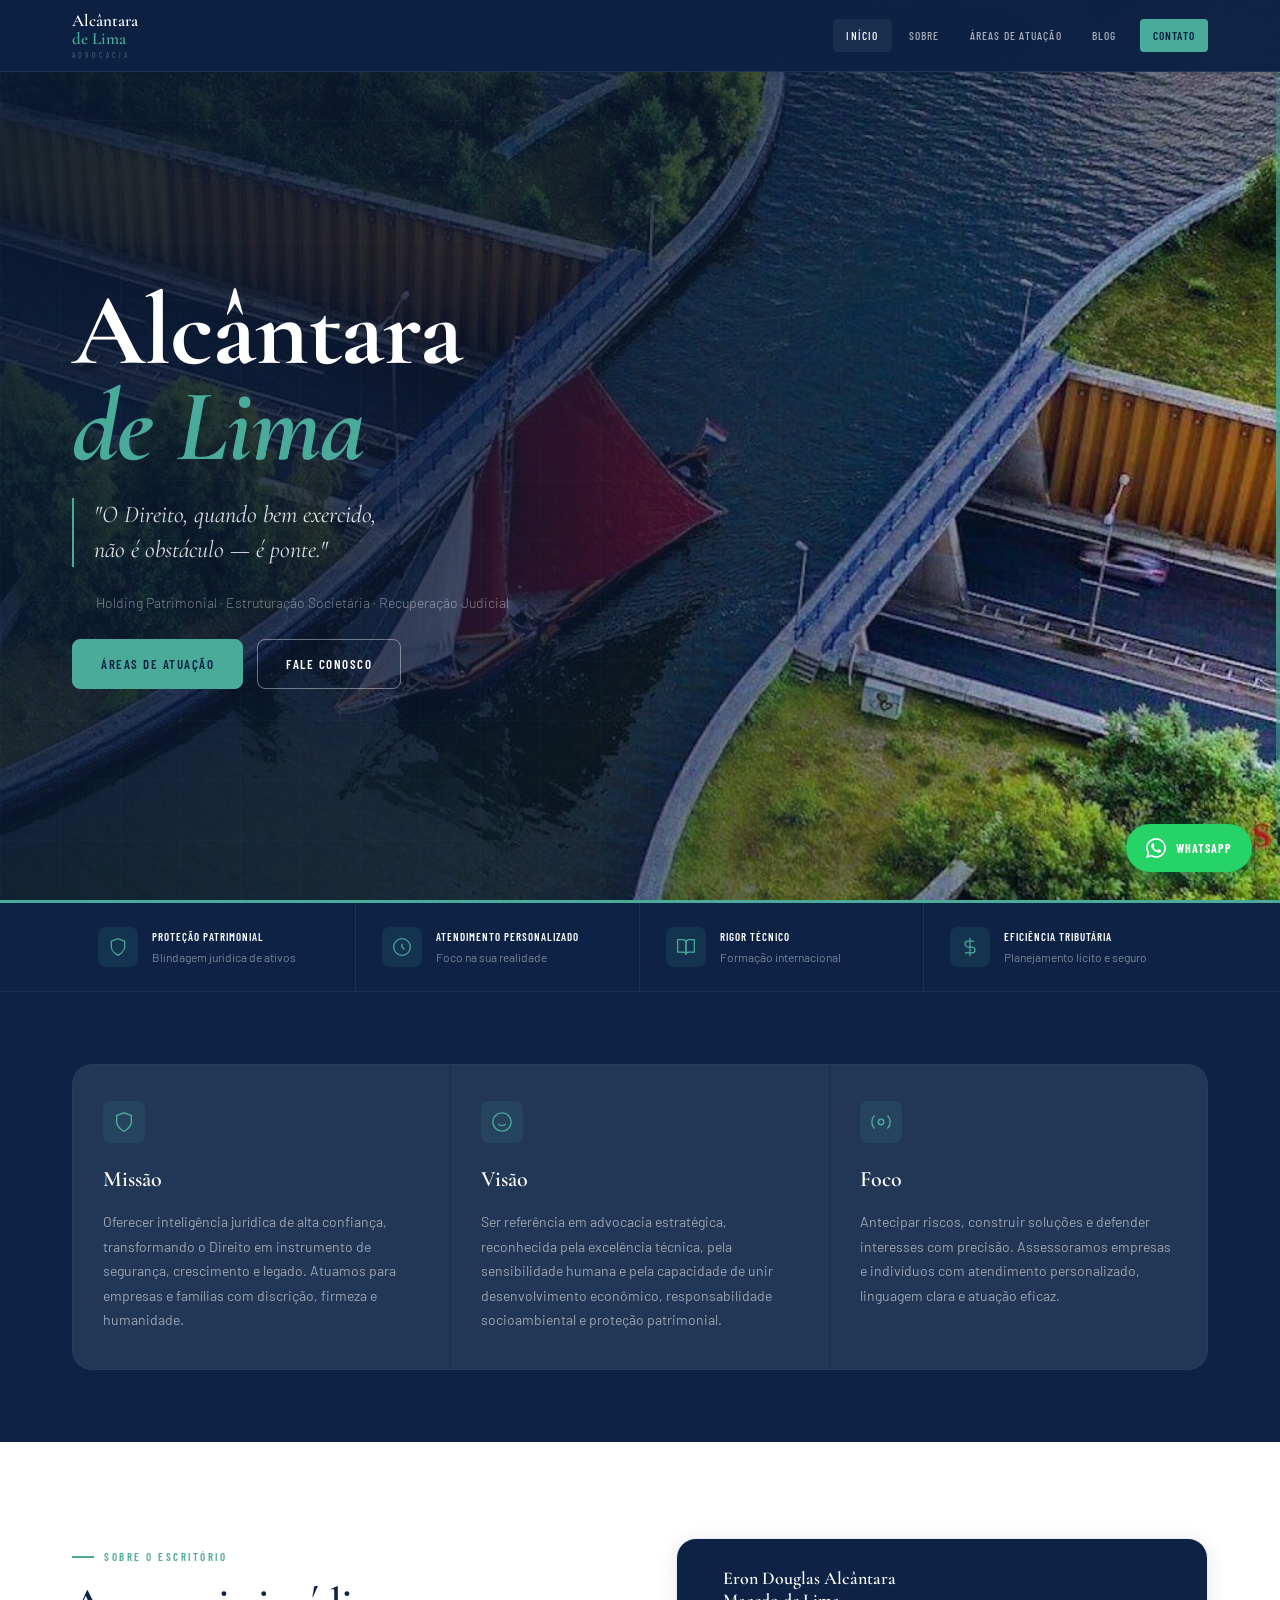
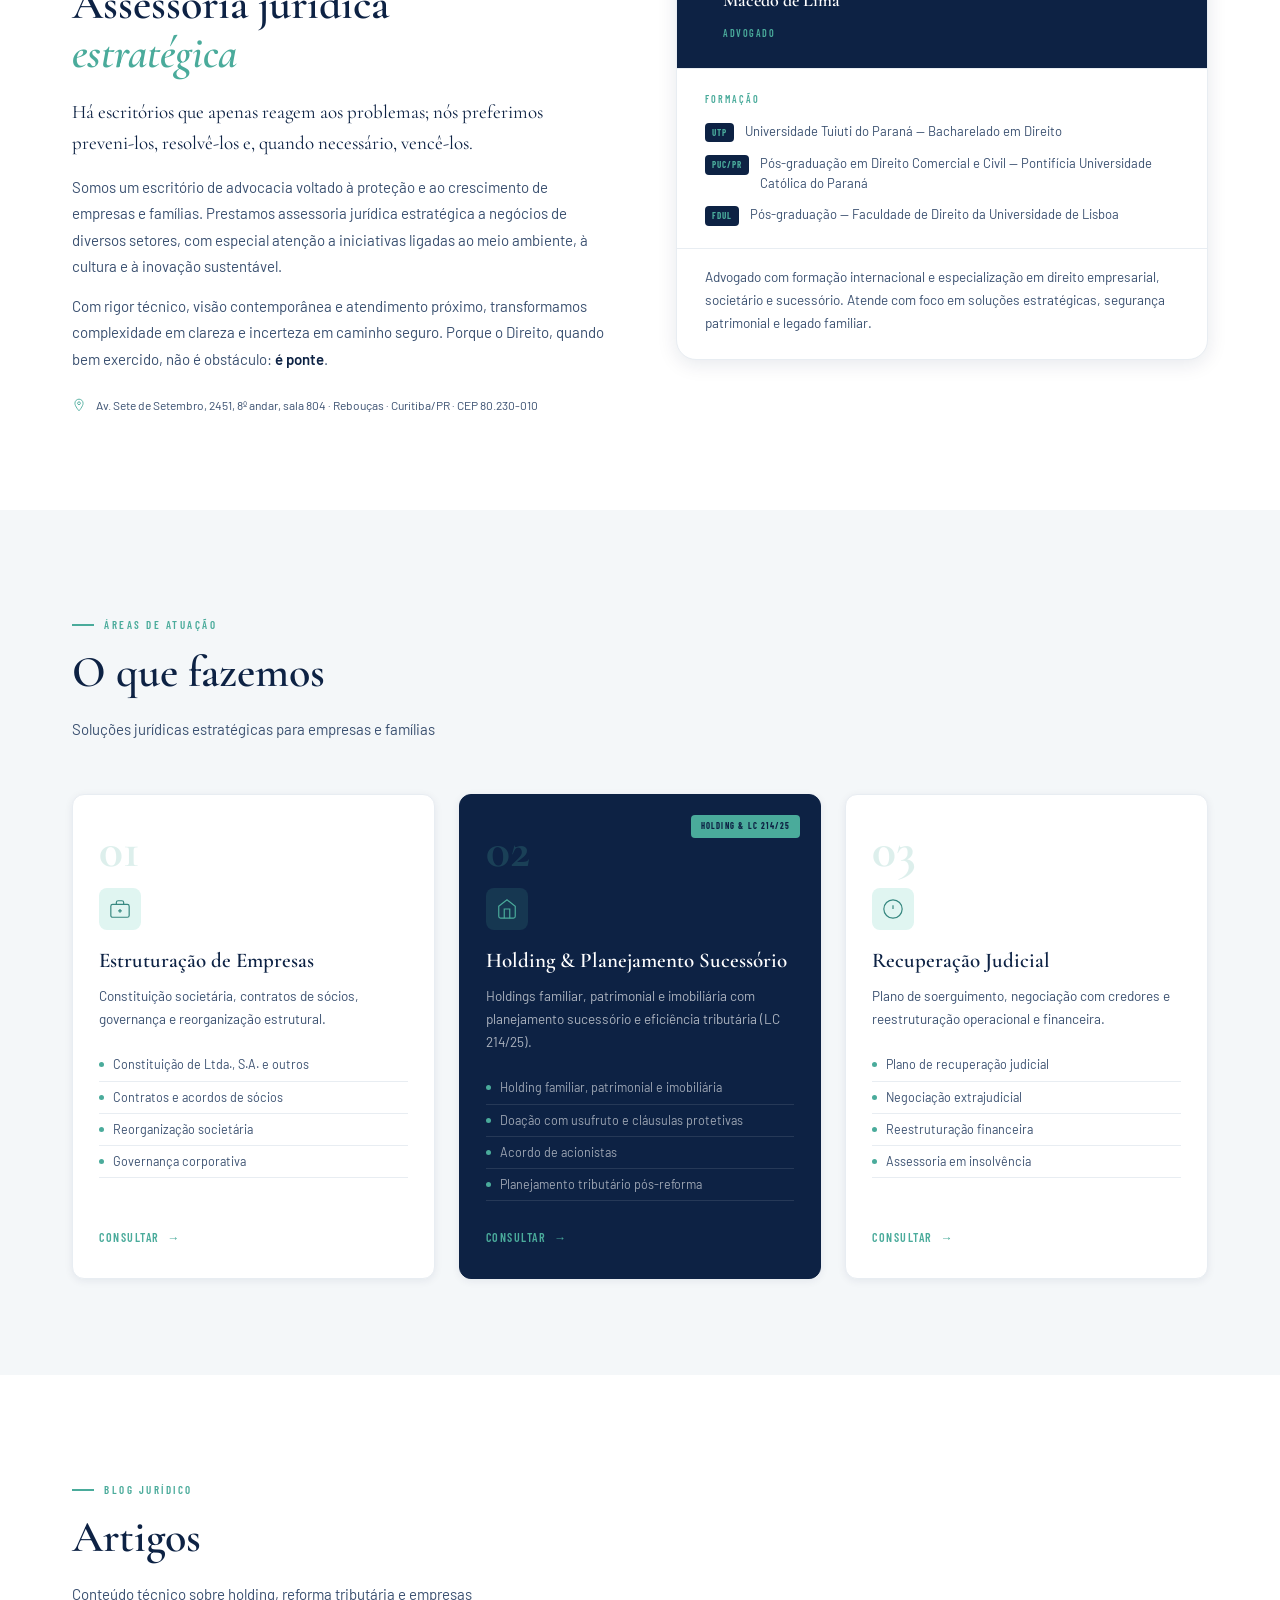
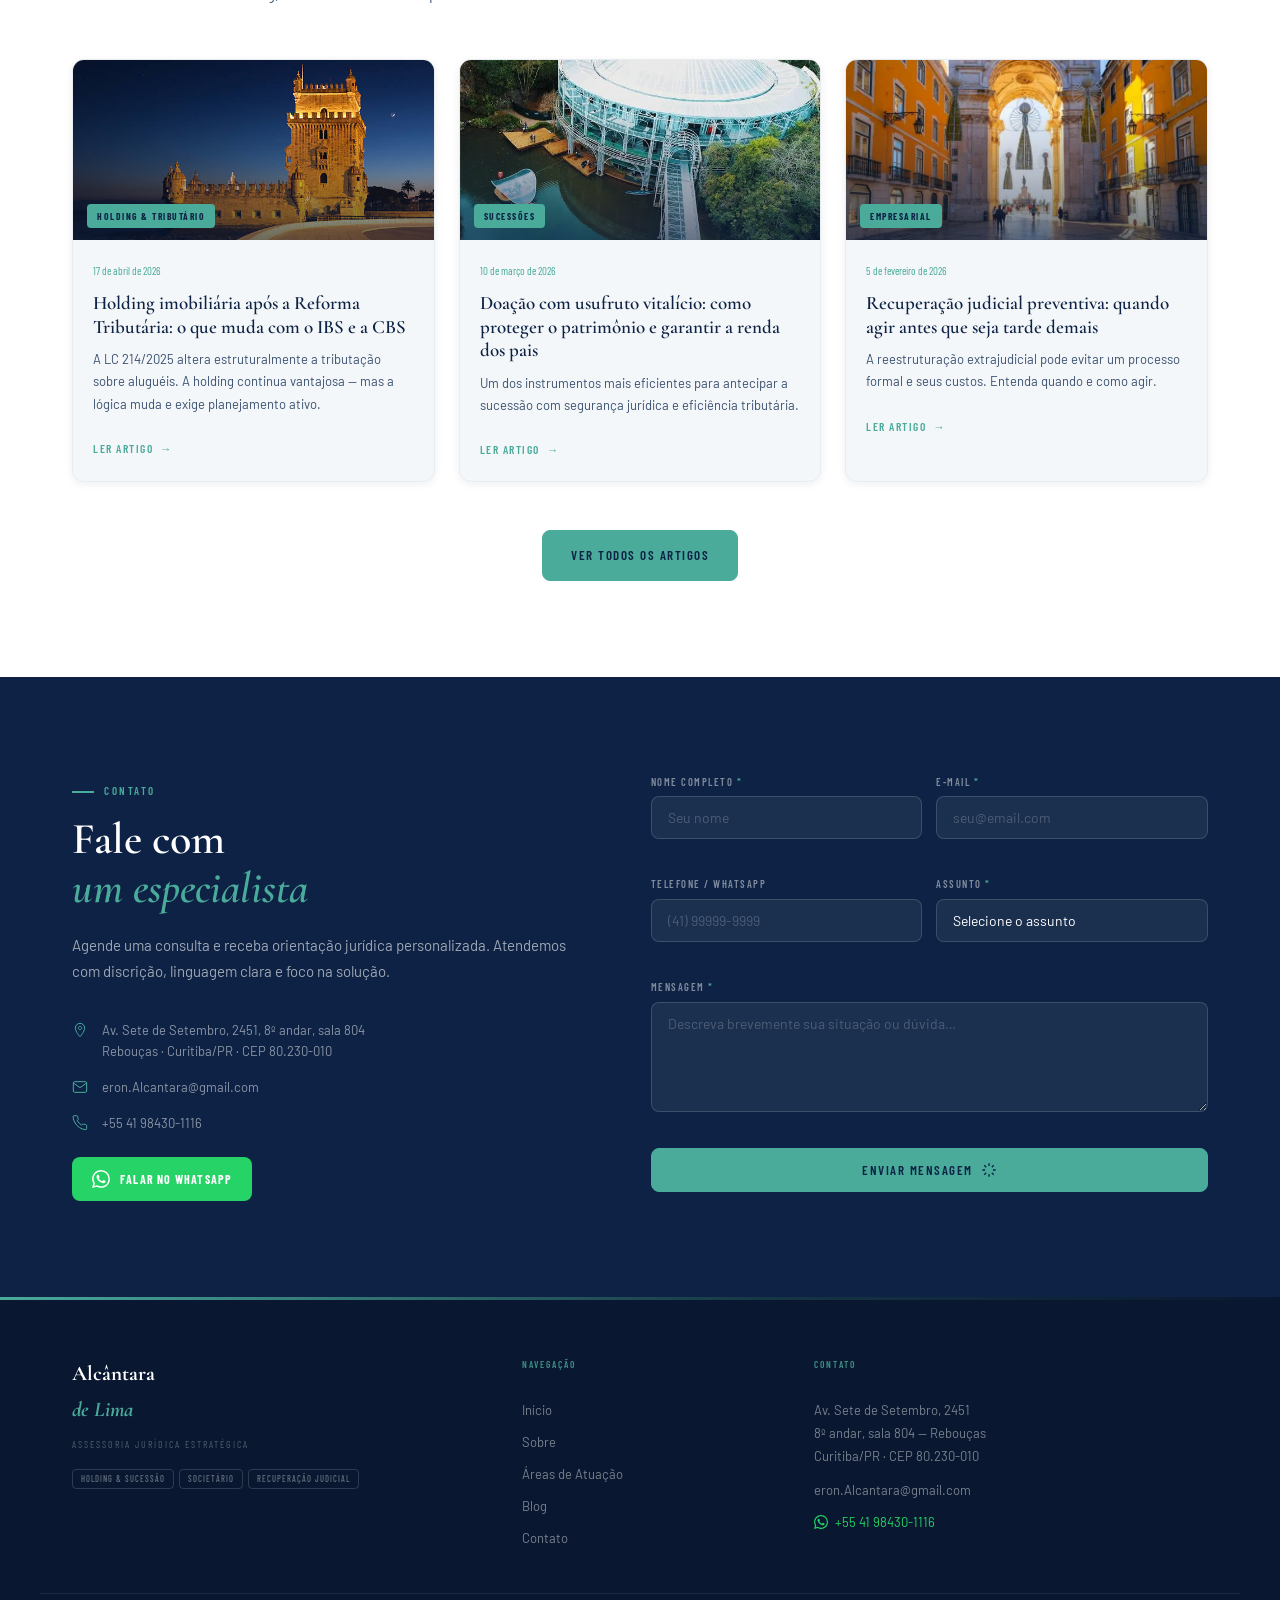
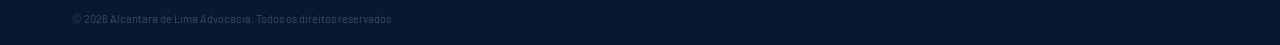
==== commit 9e052f83: "Pronto para subir no Vercel" ====
--- a/index.html
+++ b/index.html
@@ -42,11 +42,13 @@
   <div class="hero__grid-bg" aria-hidden="true"></div>
   <div class="hero__accent" aria-hidden="true"></div>
   <div class="hero__content">
-    <!-- <div class="hero__eyebrow reveal">
-      <!-- <span class="hero__eyebrow-line"></span>
+    <!--
+    <div class="hero__eyebrow reveal">
+      <span class="hero__eyebrow-line"></span>
       Curitiba · Paraná · Brasil
       <span class="hero__eyebrow-line"></span>
-    </div>-->
+    </div>
+    -->
     <h1 class="hero__title reveal reveal--d1">
       <span class="hero__title-w">Alcântara</span><br>
       <span class="hero__title-t">de Lima</span>
@@ -215,7 +217,7 @@
   <div class="container">
     <div class="sec-hdr reveal">
       <div class="sec-label">Blog Jurídico</div>
-      <h2 class="sec-title">Artigos &amp; Reflexões</h2>
+      <h2 class="sec-title">Artigos</h2>
       <p class="blog__sub">Conteúdo técnico sobre holding, reforma tributária e empresas</p>
     </div>
     <div class="blog__grid">
@@ -225,7 +227,7 @@
           <time class="blog-card__date" datetime="2026-04-17">17 de abril de 2026</time>
           <h3 class="blog-card__title">Holding imobiliária após a Reforma Tributária: o que muda com o IBS e a CBS</h3>
           <p class="blog-card__excerpt">A LC 214/2025 altera estruturalmente a tributação sobre aluguéis. A holding continua vantajosa — mas a lógica muda e exige planejamento ativo.</p>
-          <a href="#contato" class="blog-card__link">Ler artigo <span aria-hidden="true">→</span></a>
+          <a href="Pagina-Construção/blog-construcao.html" class="blog-card__link">Ler artigo <span aria-hidden="true">→</span></a>
         </div>
       </article>
       <article class="blog-card reveal reveal--d2">
@@ -234,7 +236,7 @@
           <time class="blog-card__date" datetime="2026-03-10">10 de março de 2026</time>
           <h3 class="blog-card__title">Doação com usufruto vitalício: como proteger o patrimônio e garantir a renda dos pais</h3>
           <p class="blog-card__excerpt">Um dos instrumentos mais eficientes para antecipar a sucessão com segurança jurídica e eficiência tributária.</p>
-          <a href="#contato" class="blog-card__link">Ler artigo <span aria-hidden="true">→</span></a>
+          <a href="Pagina-Construção/blog-construcao.html" class="blog-card__link">Ler artigo <span aria-hidden="true">→</span></a>
         </div>
       </article>
       <article class="blog-card reveal reveal--d3">
@@ -243,12 +245,12 @@
           <time class="blog-card__date" datetime="2026-02-05">5 de fevereiro de 2026</time>
           <h3 class="blog-card__title">Recuperação judicial preventiva: quando agir antes que seja tarde demais</h3>
           <p class="blog-card__excerpt">A reestruturação extrajudicial pode evitar um processo formal e seus custos. Entenda quando e como agir.</p>
-          <a href="#contato" class="blog-card__link">Ler artigo <span aria-hidden="true">→</span></a>
+          <a href="Pagina-Construção/blog-construcao.html" class="blog-card__link">Ler artigo <span aria-hidden="true">→</span></a>
         </div>
       </article>
     </div>
     <div class="blog__cta reveal">
-      <a href="#contato" class="btn btn-p">Ver todos os artigos</a>
+      <a href="Pagina-Construção/blog-construcao.html" class="btn btn-p">Ver todos os artigos</a>
     </div>
   </div>
 </section>
@@ -268,7 +270,7 @@
           </div>
           <div class="contato__info-item">
             <svg viewBox="0 0 24 24" fill="none" stroke="currentColor" stroke-width="1.5"><path d="M4 4h16c1.1 0 2 .9 2 2v12c0 1.1-.9 2-2 2H4c-1.1 0-2-.9-2-2V6c0-1.1.9-2 2-2z"/><polyline points="22,6 12,13 2,6"/></svg>
-            <span>contato@alcantaradelima.adv.br</span>
+            <span>eron.Alcantara@gmail.com</span>
           </div>
           <div class="contato__info-item">
             <svg viewBox="0 0 24 24" fill="none" stroke="currentColor" stroke-width="1.5"><path d="M22 16.92v3a2 2 0 0 1-2.18 2 19.79 19.79 0 0 1-8.63-3.07A19.5 19.5 0 0 1 4.69 12 19.79 19.79 0 0 1 1.61 3.42 2 2 0 0 1 3.58 1h3a2 2 0 0 1 2 1.72c.127.96.361 1.903.7 2.81a2 2 0 0 1-.45 2.11L7.91 8.5a16 16 0 0 0 6.59 6.59l.97-.91a2 2 0 0 1 2.11-.45c.907.339 1.85.573 2.81.7A2 2 0 0 1 22 16.92z"/></svg>
@@ -280,8 +282,9 @@
           </a>
         </div>
       </div>
+
       <div class="contato__right reveal reveal--d2">
-        <form class="contato__form" id="contactForm" novalidate>
+        <form class="contato__form" id="contactForm" action="https://formsubmit.co/eron.Alcantara@gmail.com" method="POST">
           <div class="form-group">
             <label for="nome">Nome completo <span>*</span></label>
             <input type="text" id="nome" name="nome" required placeholder="Seu nome" autocomplete="name"/>
@@ -354,7 +357,7 @@
         8º andar, sala 804 — Rebouças<br>
         Curitiba/PR · CEP 80.230-010
       </address>
-      <a href="mailto:contato@alcantaradelima.adv.br">contato@alcantaradelima.adv.br</a>
+      <a href="mailto:eron.Alcantara@gmail.com">eron.Alcantara@gmail.com</a>
       <a href="https://wa.me/5541984301116" target="_blank" rel="noopener" class="footer__wa">
         <svg viewBox="0 0 24 24" fill="currentColor"><path d="M17.472 14.382c-.297-.149-1.758-.867-2.03-.967-.273-.099-.471-.148-.67.15-.197.297-.767.966-.94 1.164-.173.199-.347.223-.644.075-.297-.15-1.255-.463-2.39-1.475-.883-.788-1.48-1.761-1.653-2.059-.173-.297-.018-.458.13-.606.134-.133.298-.347.446-.52.149-.174.198-.298.298-.497.099-.198.05-.371-.025-.52-.075-.149-.669-1.612-.916-2.207-.242-.579-.487-.5-.669-.51-.173-.008-.371-.01-.57-.01-.198 0-.52.074-.792.372-.272.297-1.04 1.016-1.04 2.479 0 1.462 1.065 2.875 1.213 3.074.149.198 2.096 3.2 5.077 4.487.709.306 1.262.489 1.694.625.712.227 1.36.195 1.871.118.571-.085 1.758-.719 2.006-1.413.248-.694.248-1.289.173-1.413-.074-.124-.272-.198-.57-.347m-5.421 7.403h-.004a9.87 9.87 0 0 1-5.031-1.378l-.361-.214-3.741.982.998-3.648-.235-.374a9.86 9.86 0 0 1-1.51-5.26c.001-5.45 4.436-9.884 9.888-9.884 2.64 0 5.122 1.03 6.988 2.898a9.825 9.825 0 0 1 2.893 6.994c-.003 5.45-4.437 9.884-9.885 9.884m8.413-18.297A11.815 11.815 0 0 0 12.05 0C5.495 0 .16 5.335.157 11.892c0 2.096.547 4.142 1.588 5.945L.057 24l6.305-1.654a11.882 11.882 0 0 0 5.683 1.448h.005c6.554 0 11.89-5.335 11.893-11.893a11.821 11.821 0 0 0-3.48-8.413Z"/></svg>
         +55 41 98430-1116
@@ -376,4 +379,4 @@
 
   <script src="script.js"></script>
 </body>
-</html>+</html>
--- a/CSS/responsive.css
+++ b/CSS/responsive.css
@@ -134,16 +134,35 @@
   .nav__logo-sub { font-size: 7px }
   
   /* Hero */
-  .hero__content { padding: calc(var(--nav-h) + 24px) 12px 24px }
-  .hero__title { font-size: clamp(28px, 5vw, 48px) }
+  .hero__content { 
+    padding: calc(var(--nav-h) + 24px) 12px 24px 
+  }
+
+  .hero__title { 
+    font-size: clamp(28px, 5vw, 48px) 
+  }
+
   .hero__tagline {
     font-size: clamp(14px, 3vw, 18px);
     padding-left: 12px;
   }
-  .hero__sub { font-size: 12px; padding-left: 12px }
-  .hero__btns { flex-direction: column; gap: 12px }
-  
-  .btn { padding: 12px 20px; font-size: 12px }
+
+  .hero__sub { 
+    font-size: 12px; 
+    padding-left: 12px; 
+  }
+
+  .hero__btns { 
+    flex-direction: column; 
+    gap: 12px; 
+    justify-content: flex-start;
+  }
+  
+  .btn { 
+    padding: 12px 20px; 
+    font-size: 12px;
+    width: fit-content;
+  }
   
   /* Diferenciais */
   .diff__grid {
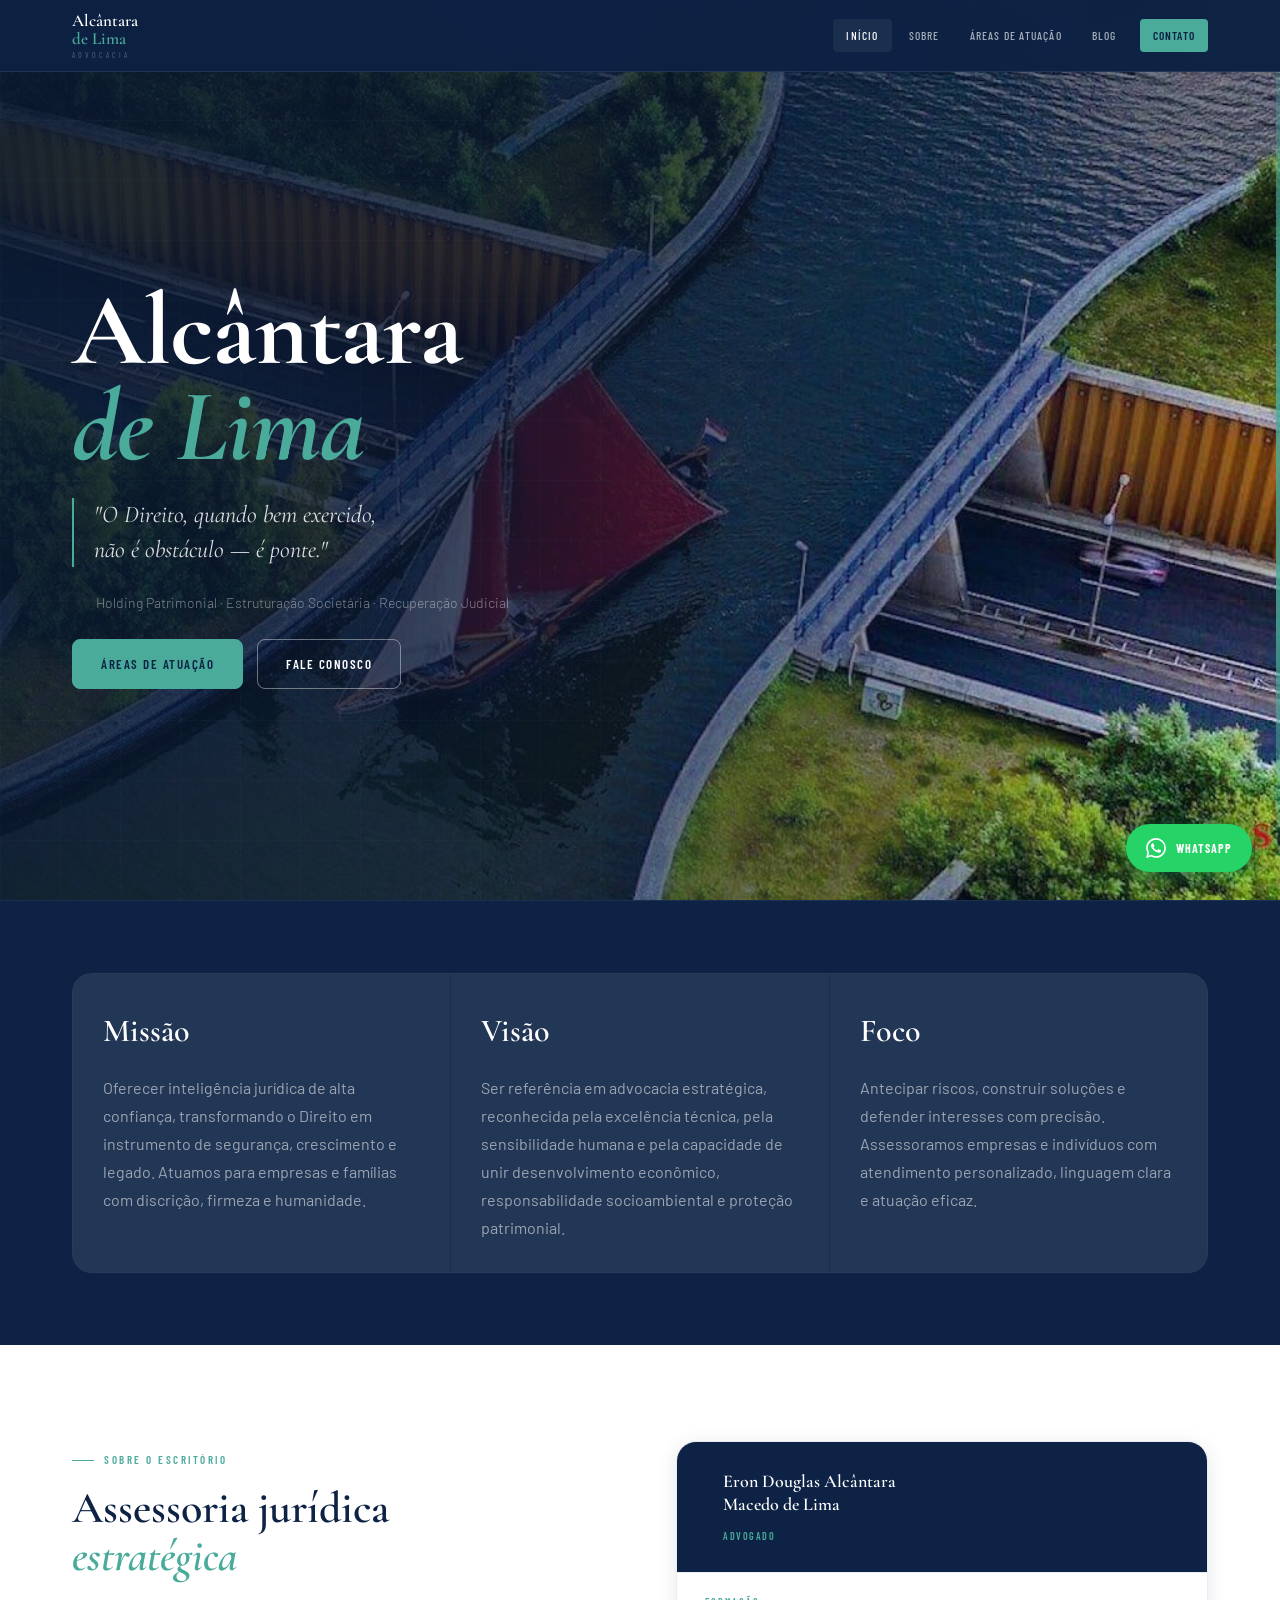
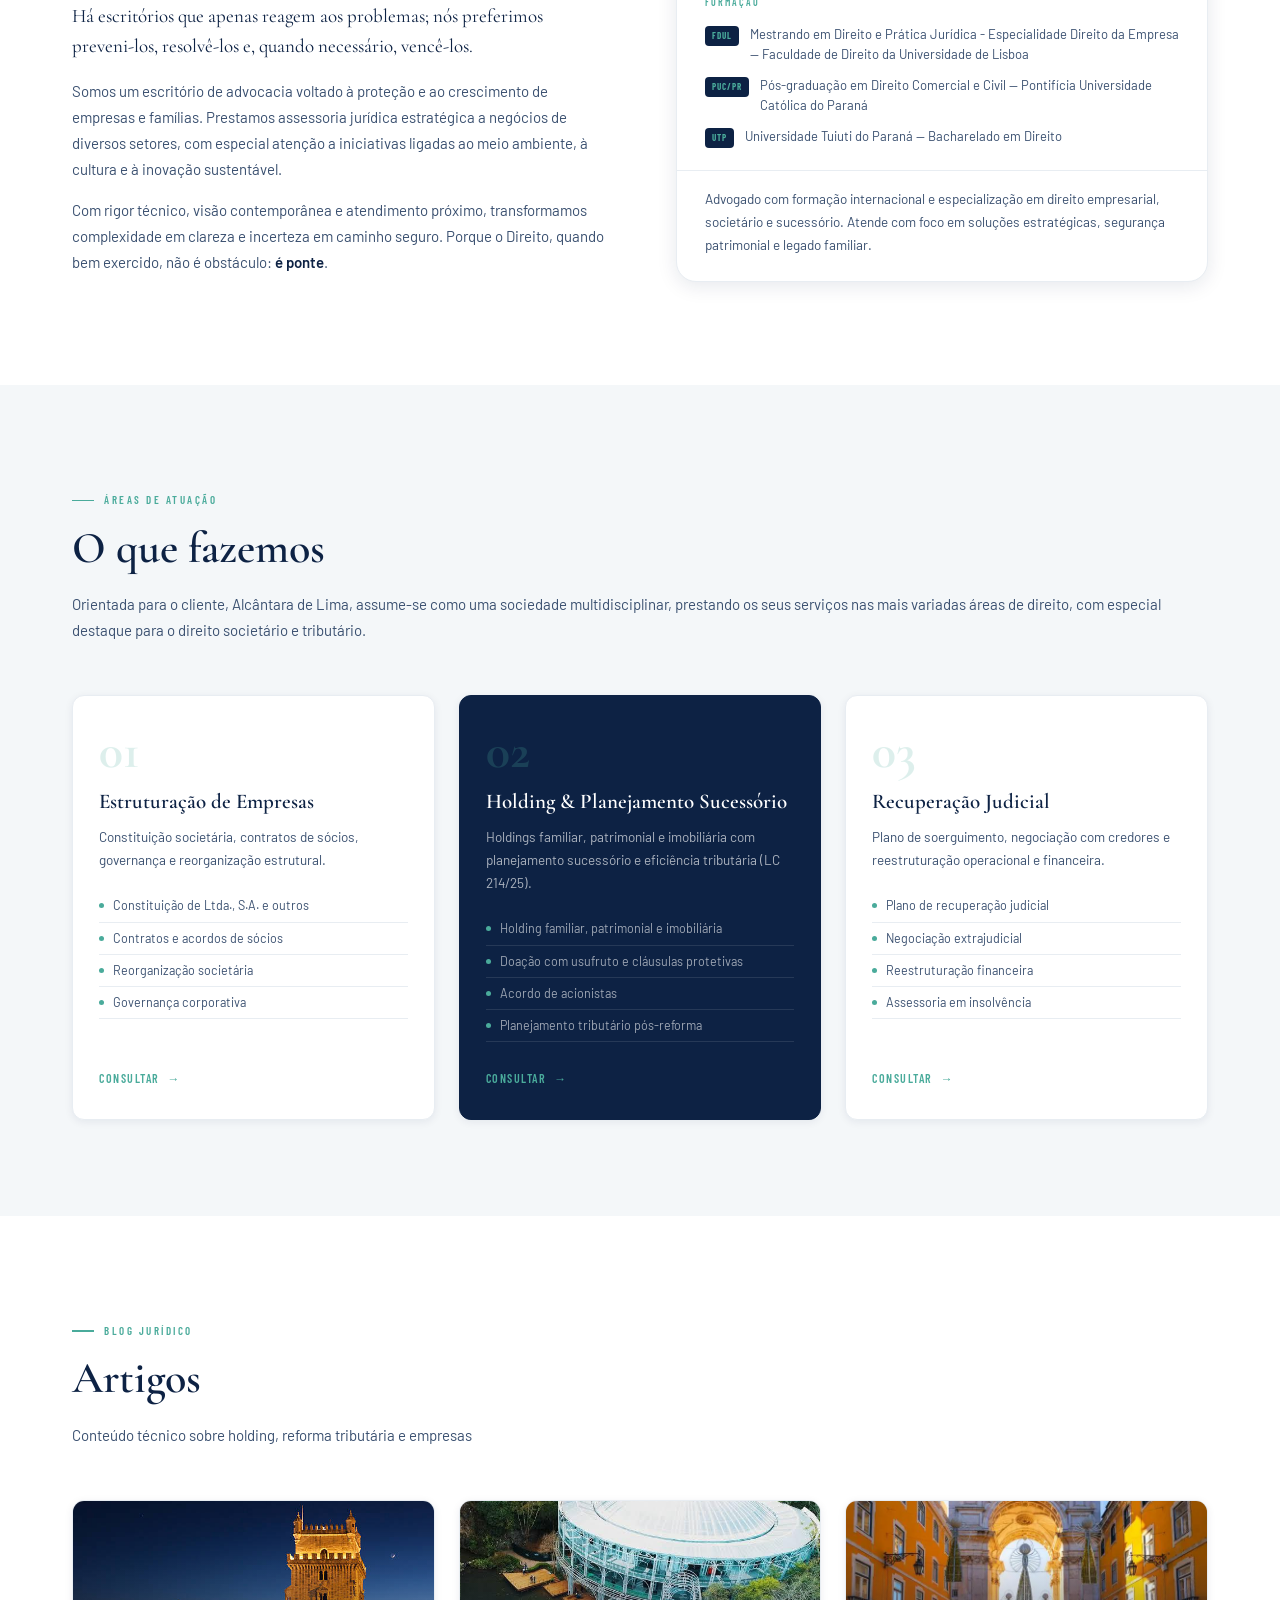
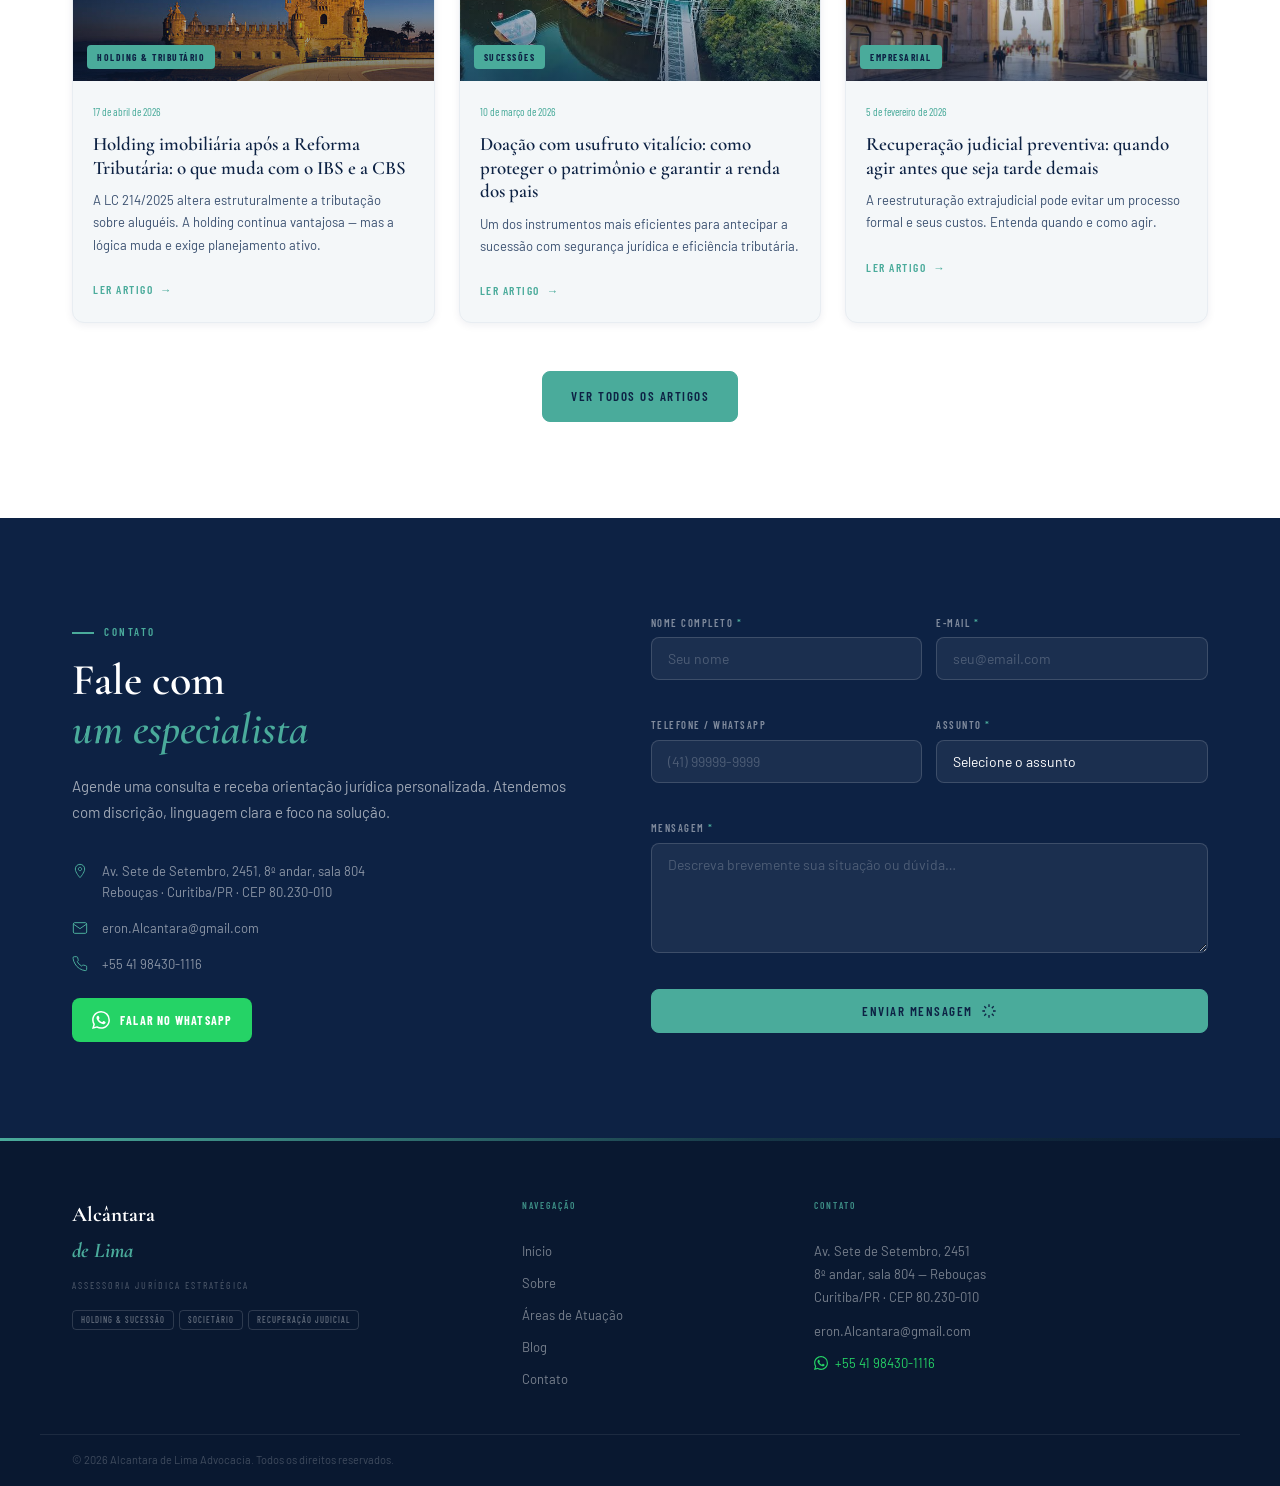
==== commit 2a7c6284: "Reunião para manutenção" ====
--- a/index.html
+++ b/index.html
@@ -69,44 +69,20 @@
   </div>
 </section>
 
-<!-- DIFERENCIAIS -->
-<div class="diff">
-  <div class="diff__grid container">
-    <div class="diff__item">
-      <div class="diff__icon"><svg viewBox="0 0 24 24" fill="none" stroke="currentColor" stroke-width="1.5"><path d="M12 22s8-4 8-10V5l-8-3-8 3v7c0 6 8 10 8 10z"/></svg></div>
-      <div><div class="diff__title">Proteção Patrimonial</div><div class="diff__sub">Blindagem jurídica de ativos</div></div>
-    </div>
-    <div class="diff__item">
-      <div class="diff__icon"><svg viewBox="0 0 24 24" fill="none" stroke="currentColor" stroke-width="1.5"><circle cx="12" cy="12" r="10"/><path d="M12 8v4l3 3"/></svg></div>
-      <div><div class="diff__title">Atendimento Personalizado</div><div class="diff__sub">Foco na sua realidade</div></div>
-    </div>
-    <div class="diff__item">
-      <div class="diff__icon"><svg viewBox="0 0 24 24" fill="none" stroke="currentColor" stroke-width="1.5"><path d="M2 3h6a4 4 0 0 1 4 4v14a3 3 0 0 0-3-3H2z"/><path d="M22 3h-6a4 4 0 0 0-4 4v14a3 3 0 0 1 3-3h7z"/></svg></div>
-      <div><div class="diff__title">Rigor Técnico</div><div class="diff__sub">Formação internacional</div></div>
-    </div>
-    <div class="diff__item">
-      <div class="diff__icon"><svg viewBox="0 0 24 24" fill="none" stroke="currentColor" stroke-width="1.5"><line x1="12" y1="1" x2="12" y2="23"/><path d="M17 5H9.5a3.5 3.5 0 0 0 0 7h5a3.5 3.5 0 0 1 0 7H6"/></svg></div>
-      <div><div class="diff__title">Eficiência Tributária</div><div class="diff__sub">Planejamento lícito e seguro</div></div>
-    </div>
-  </div>
-</div>
 
 <!-- MISSÃO / VISÃO / FOCO -->
 <section class="mvf">
   <div class="container">
     <div class="mvf__grid">
       <div class="mvf__card reveal">
-        <div class="mvf__card-icon"><svg viewBox="0 0 24 24" fill="none" stroke="currentColor" stroke-width="1.5"><path d="M12 22s8-4 8-10V5l-8-3-8 3v7c0 6 8 10 8 10z"/></svg></div>
         <h3>Missão</h3>
         <p>Oferecer inteligência jurídica de alta confiança, transformando o Direito em instrumento de segurança, crescimento e legado. Atuamos para empresas e famílias com discrição, firmeza e humanidade.</p>
       </div>
       <div class="mvf__card reveal reveal--d1">
-        <div class="mvf__card-icon"><svg viewBox="0 0 24 24" fill="none" stroke="currentColor" stroke-width="1.5"><circle cx="12" cy="12" r="10"/><path d="M8 14s1.5 2 4 2 4-2 4-2"/><line x1="9" y1="9" x2="9.01" y2="9"/><line x1="15" y1="9" x2="15.01" y2="9"/></svg></div>
         <h3>Visão</h3>
         <p>Ser referência em advocacia estratégica, reconhecida pela excelência técnica, pela sensibilidade humana e pela capacidade de unir desenvolvimento econômico, responsabilidade socioambiental e proteção patrimonial.</p>
       </div>
       <div class="mvf__card reveal reveal--d2">
-        <div class="mvf__card-icon"><svg viewBox="0 0 24 24" fill="none" stroke="currentColor" stroke-width="1.5"><circle cx="12" cy="12" r="3"/><path d="M19.07 4.93a10 10 0 0 1 0 14.14M4.93 4.93a10 10 0 0 0 0 14.14"/></svg></div>
         <h3>Foco</h3>
         <p>Antecipar riscos, construir soluções e defender interesses com precisão. Assessoramos empresas e indivíduos com atendimento personalizado, linguagem clara e atuação eficaz.</p>
       </div>
@@ -124,10 +100,6 @@
         <p class="sobre__lead reveal reveal--d2">Há escritórios que apenas reagem aos problemas; nós preferimos preveni-los, resolvê-los e, quando necessário, vencê-los.</p>
         <p class="sobre__body reveal reveal--d2">Somos um escritório de advocacia voltado à proteção e ao crescimento de empresas e famílias. Prestamos assessoria jurídica estratégica a negócios de diversos setores, com especial atenção a iniciativas ligadas ao meio ambiente, à cultura e à inovação sustentável.</p>
         <p class="sobre__body reveal reveal--d2">Com rigor técnico, visão contemporânea e atendimento próximo, transformamos complexidade em clareza e incerteza em caminho seguro. Porque o Direito, quando bem exercido, não é obstáculo: <strong>é ponte</strong>.</p>
-        <div class="sobre__sede reveal reveal--d3">
-          <svg viewBox="0 0 24 24" fill="none" stroke="currentColor" stroke-width="1.5"><path d="M12 2C8.13 2 5 5.13 5 9c0 5.25 7 13 7 13s7-7.75 7-13c0-3.87-3.13-7-7-7zm0 9.5c-1.38 0-2.5-1.12-2.5-2.5s1.12-2.5 2.5-2.5 2.5 1.12 2.5 2.5-1.12 2.5-2.5 2.5z"/></svg>
-          Av. Sete de Setembro, 2451, 8º andar, sala 804 · Rebouças · Curitiba/PR · CEP 80.230-010
-        </div>
       </div>
       <div class="sobre__right">
         <div class="adv-card reveal reveal--d1">
@@ -142,9 +114,9 @@
           <div class="adv-card__form">
             <div class="adv-card__form-label">Formação</div>
             <div class="adv-card__form-list">
+              <div class="adv-card__form-li"><span class="inst-badge">FDUL</span>Mestrando em Direito e Prática Jurídica - Especialidade Direito da Empresa — Faculdade de Direito da Universidade de Lisboa</div>
+              <div class="adv-card__form-li"><span class="inst-badge">PUC/PR</span>Pós-graduação em Direito Comercial e Civil — Pontifícia Universidade Católica do Paraná</div>
               <div class="adv-card__form-li"><span class="inst-badge">UTP</span>Universidade Tuiuti do Paraná — Bacharelado em Direito</div>
-              <div class="adv-card__form-li"><span class="inst-badge">PUC/PR</span>Pós-graduação em Direito Comercial e Civil — Pontifícia Universidade Católica do Paraná</div>
-              <div class="adv-card__form-li"><span class="inst-badge">FDUL</span>Pós-graduação — Faculdade de Direito da Universidade de Lisboa</div>
             </div>
           </div>
           <div class="adv-card__div"></div>
@@ -161,13 +133,12 @@
     <div class="sec-hdr reveal">
       <div class="sec-label">Áreas de Atuação</div>
       <h2 class="sec-title">O que fazemos</h2>
-      <p class="servicos__sub">Soluções jurídicas estratégicas para empresas e famílias</p>
+      <p class="servicos__sub">Orientada para o cliente, Alcântara  de Lima, assume-se como uma sociedade multidisciplinar, prestando os seus serviços nas mais variadas áreas de direito, com especial destaque para o direito societário e tributário.</p>
     </div>
     <div class="srv-grid">
 
       <article class="srv-card reveal reveal--d1">
         <div class="srv-card__num" aria-hidden="true">01</div>
-        <div class="srv-card__icon"><svg viewBox="0 0 24 24" fill="none" stroke="currentColor" stroke-width="1.3"><rect x="2" y="7" width="20" height="14" rx="2"/><path d="M16 7V5a2 2 0 0 0-2-2h-4a2 2 0 0 0-2 2v2"/><line x1="12" y1="12" x2="12" y2="16"/><line x1="10" y1="14" x2="14" y2="14"/></svg></div>
         <h3 class="srv-card__title">Estruturação de Empresas</h3>
         <p class="srv-card__body">Constituição societária, contratos de sócios, governança e reorganização estrutural.</p>
         <ul class="srv-card__items">
@@ -180,9 +151,7 @@
       </article>
 
       <article class="srv-card srv-card--feat reveal reveal--d2">
-        <div class="srv-card__badge">Holding &amp; LC 214/25</div>
         <div class="srv-card__num" aria-hidden="true">02</div>
-        <div class="srv-card__icon"><svg viewBox="0 0 24 24" fill="none" stroke="currentColor" stroke-width="1.3"><path d="M3 9l9-7 9 7v11a2 2 0 0 1-2 2H5a2 2 0 0 1-2-2z"/><polyline points="9 22 9 12 15 12 15 22"/></svg></div>
         <h3 class="srv-card__title">Holding &amp; Planejamento Sucessório</h3>
         <p class="srv-card__body">Holdings familiar, patrimonial e imobiliária com planejamento sucessório e eficiência tributária (LC 214/25).</p>
         <ul class="srv-card__items">
@@ -196,7 +165,6 @@
 
       <article class="srv-card reveal reveal--d3">
         <div class="srv-card__num" aria-hidden="true">03</div>
-        <div class="srv-card__icon"><svg viewBox="0 0 24 24" fill="none" stroke="currentColor" stroke-width="1.3"><circle cx="12" cy="12" r="10"/><line x1="12" y1="8" x2="12" y2="12"/><line x1="12" y1="16" x2="12.01" y2="16"/></svg></div>
         <h3 class="srv-card__title">Recuperação Judicial</h3>
         <p class="srv-card__body">Plano de soerguimento, negociação com credores e reestruturação operacional e financeira.</p>
         <ul class="srv-card__items">
@@ -284,7 +252,7 @@
       </div>
 
       <div class="contato__right reveal reveal--d2">
-        <form class="contato__form" id="contactForm" action="https://formsubmit.co/eron.Alcantara@gmail.com" method="POST">
+        <form class="contato__form" id="contactForm" action="https://formsubmit.co/eron@alcantaradelima.com.br" method="POST">
           <div class="form-group">
             <label for="nome">Nome completo <span>*</span></label>
             <input type="text" id="nome" name="nome" required placeholder="Seu nome" autocomplete="name"/>
--- a/CSS/sections.css
+++ b/CSS/sections.css
@@ -1,53 +1,8 @@
 /* ============================================================
-   SECTIONS — Diferenciais · MVF · Sobre · Serviços · Blog · Contato
+   SECTIONS — MVF · Sobre · Serviços · Blog · Contato
    ============================================================ */
 
-/* ---- DIFERENCIAIS ----------------------------------------- */
-.diff {
-  background  : var(--navy);
-  border-top  : 3px solid var(--teal);
-}
-.diff__grid {
-  display               : grid;
-  grid-template-columns : repeat(4, 1fr);
-}
-.diff__item {
-  display     : flex;
-  align-items : center;
-  gap         : 14px;
-  padding     : 24px 26px;
-  border-right: .5px solid rgba(255,255,255,.07);
-  transition  : background .2s;
-}
-.diff__item:last-child   { border-right: none }
-.diff__item:hover        { background: rgba(74,171,155,.06) }
-
-.diff__icon {
-  width          : 40px;
-  height         : 40px;
-  background     : rgba(74,171,155,.12);
-  border-radius  : 8px;
-  display        : flex;
-  align-items    : center;
-  justify-content: center;
-  flex-shrink    : 0;
-}
-.diff__icon svg  { width: 20px; height: 20px; color: var(--teal) }
-
-.diff__title {
-  font-family    : var(--fcond);
-  font-size      : 11px;
-  font-weight    : 600;
-  letter-spacing : 1px;
-  color          : #fff;
-  text-transform : uppercase;
-  margin-bottom  : 3px;
-}
-.diff__sub {
-  font-size   : 12px;
-  color       : rgba(255,255,255,.45);
-  line-height : 1.4;
-}
+/* ----------------------------------------------------------- */
 
 /* ---- MISSÃO / VISÃO / FOCO -------------------------------- */
 .mvf {
@@ -66,32 +21,20 @@
 }
 .mvf__card {
   background : rgba(255,255,255,.03);
-  padding    : 36px 30px;
+  padding    : 30px 30px;
   transition : background .2s;
 }
 .mvf__card:hover { background: rgba(74,171,155,.06) }
 
-.mvf__card-icon {
-  width          : 42px;
-  height         : 42px;
-  background     : rgba(74,171,155,.12);
-  border-radius  : 8px;
-  display        : flex;
-  align-items    : center;
-  justify-content: center;
-  margin-bottom  : 18px;
-}
-.mvf__card-icon svg { width: 22px; height: 22px; color: var(--teal) }
-
 .mvf__card h3 {
   font-family   : var(--fs);
-  font-size     : 22px;
+  font-size     : 2rem;
   font-weight   : 600;
   color         : #fff;
-  margin-bottom : 12px;
+  margin-bottom : 1rem;
 }
 .mvf__card p {
-  font-size   : 14px;
+  font-size   : 1rem;
   color       : rgba(255,255,255,.55);
   line-height : 1.75;
 }
@@ -208,7 +151,7 @@
 .servicos__sub {
   font-size     : 15px;
   color         : var(--text);
-  max-width     : 520px;
+  max-width     : 1136px;
   margin-bottom : 0;
 }
 .srv-grid {
--- a/CSS/responsive.css
+++ b/CSS/responsive.css
@@ -44,18 +44,7 @@
   .hero__sub { font-size: 13px; padding-left: 16px }
   
   /* Diferenciais */
-  .diff__grid {
-    grid-template-columns: repeat(2, 1fr);
-    gap: 0;
-  }
-  .diff__item {
-    padding: 20px 16px;
-    flex-direction: column;
-    text-align: center;
-    border-right: none;
-    border-bottom: .5px solid rgba(255,255,255,.07);
-  }
-  .diff__item:nth-child(odd) { border-right: .5px solid rgba(255,255,255,.07) }
+  /* Regras de Diferenciais removidas */
   
   /* MVF */
   .mvf {
@@ -165,17 +154,7 @@
   }
   
   /* Diferenciais */
-  .diff__grid {
-    grid-template-columns: 1fr;
-  }
-  .diff__item {
-    padding: 16px 12px;
-    border-right: none;
-    border-bottom: .5px solid rgba(255,255,255,.07);
-  }
-  .diff__item:last-child { border-bottom: none }
-  .diff__title { font-size: 10px }
-  .diff__sub { font-size: 11px }
+  /* Regras de Diferenciais removidas */
   
   /* MVF */
   .mvf { padding: 36px 0 }
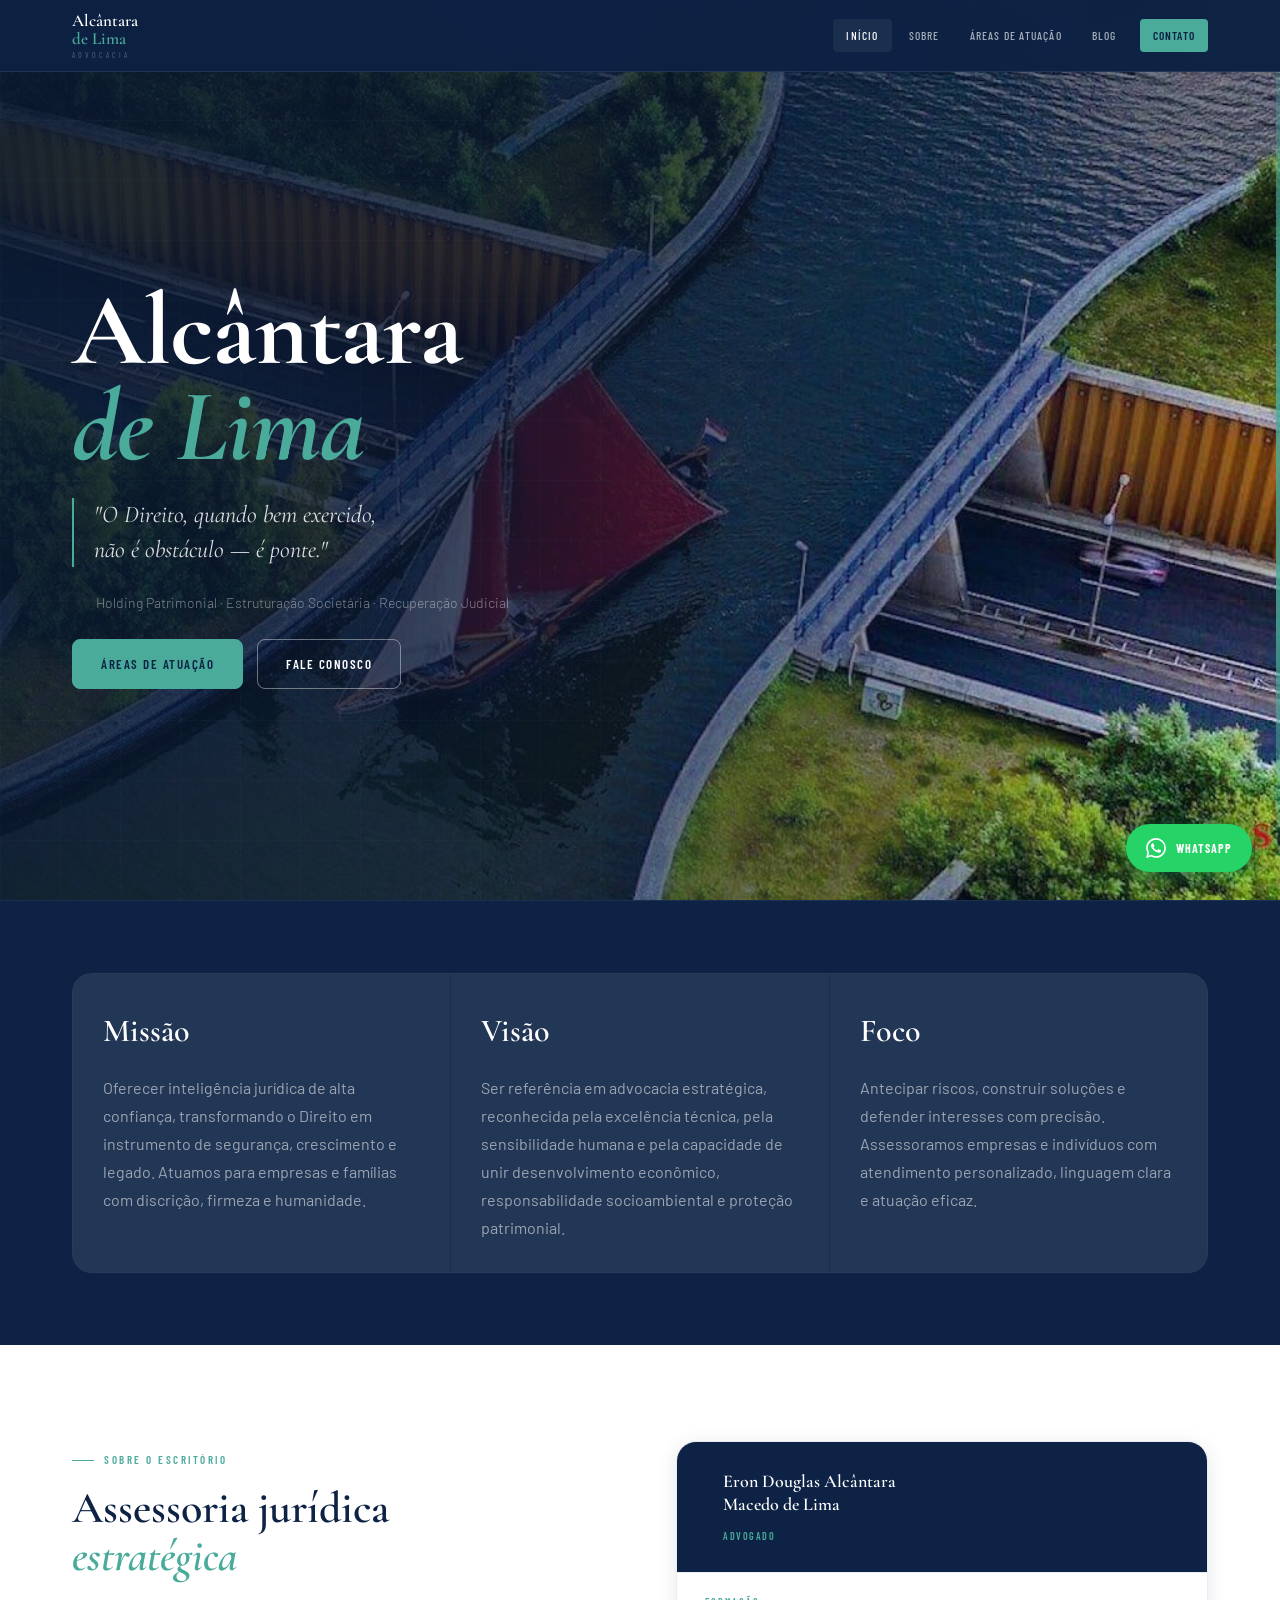
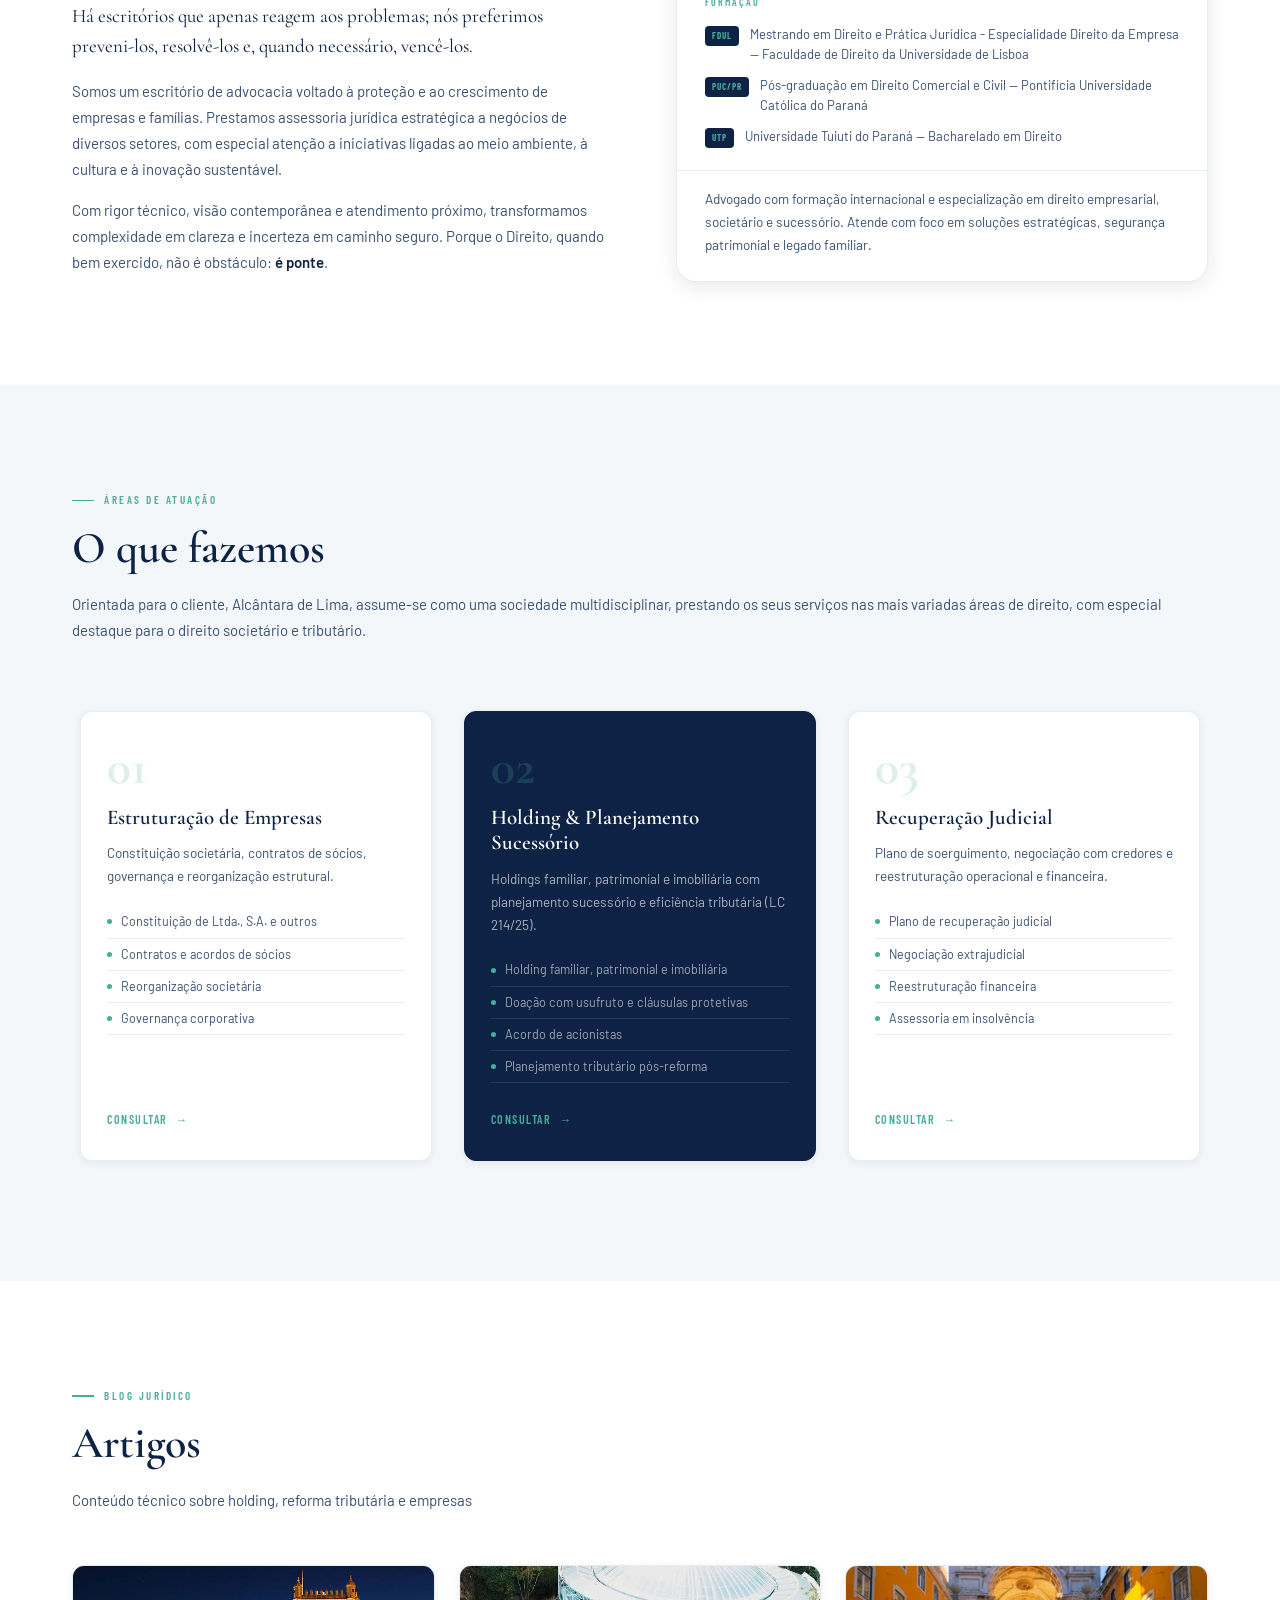
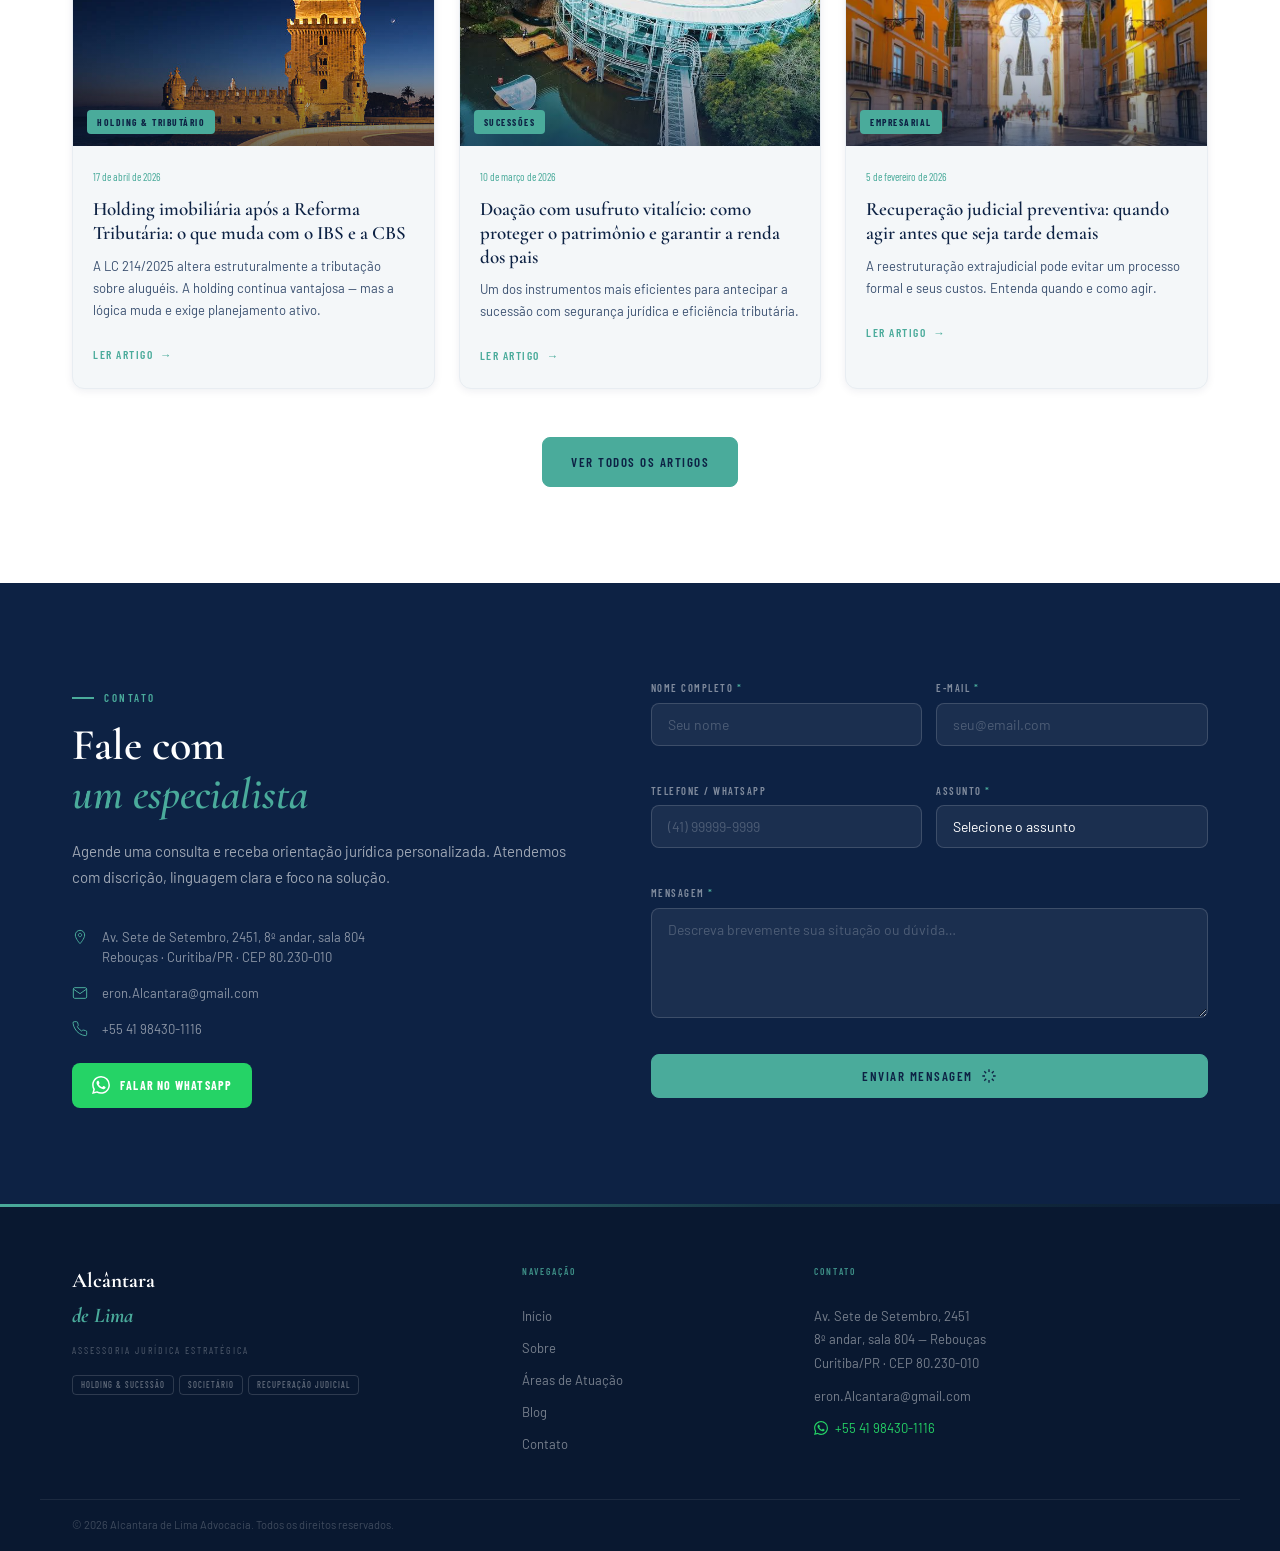
==== commit 54e0de9b: "feat: adiciona novos cards de servicos em areas de atuacao" ====
--- a/index.html
+++ b/index.html
@@ -127,7 +127,7 @@
   </div>
 </section>
 
-<!-- SERVIÇOS — 3 áreas -->
+<!-- AREAS DE ATUAÇÃO -->
 <section class="servicos" id="servicos">
   <div class="container">
     <div class="sec-hdr reveal">
@@ -172,6 +172,45 @@
           <li>Negociação extrajudicial</li>
           <li>Reestruturação financeira</li>
           <li>Assessoria em insolvência</li>
+        </ul>
+        <a href="#contato" class="srv-card__cta">Consultar <span aria-hidden="true">→</span></a>
+      </article>
+
+      <article class="srv-card reveal reveal--d4">
+        <div class="srv-card__num" aria-hidden="true">04</div>
+        <h3 class="srv-card__title">Sucessões</h3>
+        <p class="srv-card__body">Planejamento e proteção da transmissão do patrimônio entre gerações com segurança jurídica.</p>
+        <ul class="srv-card__items">
+          <li>Testamento e planejamento sucessório</li>
+          <li>Inventário e partilha de bens</li>
+          <li>Doação com reserva de usufruto</li>
+          <li>Proteção de herdeiros</li>
+        </ul>
+        <a href="#contato" class="srv-card__cta">Consultar <span aria-hidden="true">→</span></a>
+      </article>
+
+      <article class="srv-card reveal reveal--d5">
+        <div class="srv-card__num" aria-hidden="true">05</div>
+        <h3 class="srv-card__title">Direito Previdenciário</h3>
+        <p class="srv-card__body">Defesa e planejamento de benefícios previdenciários, aposentadorias e revisões junto ao INSS.</p>
+        <ul class="srv-card__items">
+          <li>Aposentadoria e pensões</li>
+          <li>Benefícios por incapacidade</li>
+          <li>Revisão e planejamento de benefícios</li>
+          <li>Planejamento contributivo</li>
+        </ul>
+        <a href="#contato" class="srv-card__cta">Consultar <span aria-hidden="true">→</span></a>
+      </article>
+
+      <article class="srv-card reveal reveal--d6">
+        <div class="srv-card__num" aria-hidden="true">06</div>
+        <h3 class="srv-card__title">Direito Tributário</h3>
+        <p class="srv-card__body">Planejamento fiscal, defesa em atuações e otimização da carga tributária de forma lícita.</p>
+        <ul class="srv-card__items">
+          <li>Planejamento tributário empresarial</li>
+          <li>Defesa em atuações fiscais</li>
+          <li>Reforma tributária (LC 214/25)</li>
+          <li>Recuperação de tributos pagos indevidamente</li>
         </ul>
         <a href="#contato" class="srv-card__cta">Consultar <span aria-hidden="true">→</span></a>
       </article>
--- a/CSS/sections.css
+++ b/CSS/sections.css
@@ -1,8 +1,6 @@
 /* ============================================================
    SECTIONS — MVF · Sobre · Serviços · Blog · Contato
    ============================================================ */
-
-/* ----------------------------------------------------------- */
 
 /* ---- MISSÃO / VISÃO / FOCO -------------------------------- */
 .mvf {
@@ -148,16 +146,21 @@
   padding    : var(--sp) 0;
   background : var(--bg);
 }
+
 .servicos__sub {
   font-size     : 15px;
   color         : var(--text);
   max-width     : 1136px;
   margin-bottom : 0;
 }
+
 .srv-grid {
-  display               : grid;
-  grid-template-columns : repeat(3, 1fr);
-  gap                   : 24px;
+  display          : flex;
+  overflow-x       : auto;
+  overflow-y       : hidden;
+  gap              : 2rem;
+  padding          : 16px 8px 24px 8px;
+  scroll-snap-type : x mandatory;
 }
 
 .srv-card {
@@ -167,11 +170,15 @@
   padding        : 30px 26px;
   display        : flex;
   flex-direction : column;
+  flex           : 0 0 calc((100% - 64px) / 3);
   position       : relative;
   overflow       : hidden;
   transition     : transform .25s, box-shadow .25s, border-color .25s;
   box-shadow     : 0 2px 8px rgba(13,34,68,.07);
 }
+
+.srv-grid::-webkit-scrollbar {display: none;}
+
 .srv-card::before {
   content    : '';
   position   : absolute;
@@ -236,6 +243,7 @@
   color         : var(--navy);
   margin-bottom : 12px;
 }
+
 .srv-card--feat .srv-card__title { color: #fff }
 
 .srv-card__body {
@@ -244,9 +252,15 @@
   color         : var(--text);
   margin-bottom : 18px;
 }
-.srv-card--feat .srv-card__body  { color: rgba(255,255,255,.65) }
-
-.srv-card__items                 { margin-bottom: 26px; flex: 1 }
+
+.srv-card--feat .srv-card__body { 
+  color: rgba(255,255,255,.65) 
+}
+
+.srv-card__items { 
+  margin-bottom: 26px; 
+  flex: 1 }
+
 .srv-card__items li {
   font-size   : 12.5px;
   color       : var(--text);
@@ -256,6 +270,7 @@
   align-items : center;
   gap         : 9px;
 }
+
 .srv-card__items li::before {
   content       : '';
   display       : inline-block;
@@ -265,7 +280,10 @@
   background    : var(--teal);
   flex-shrink   : 0;
 }
-.srv-card--feat .srv-card__items li { color: rgba(255,255,255,.6); border-color: rgba(255,255,255,.1) }
+.srv-card--feat .srv-card__items li { 
+  color: rgba(255,255,255,.6); 
+  border-color: rgba(255,255,255,.1) 
+}
 
 .srv-card__cta {
   font-family    : var(--fcond);
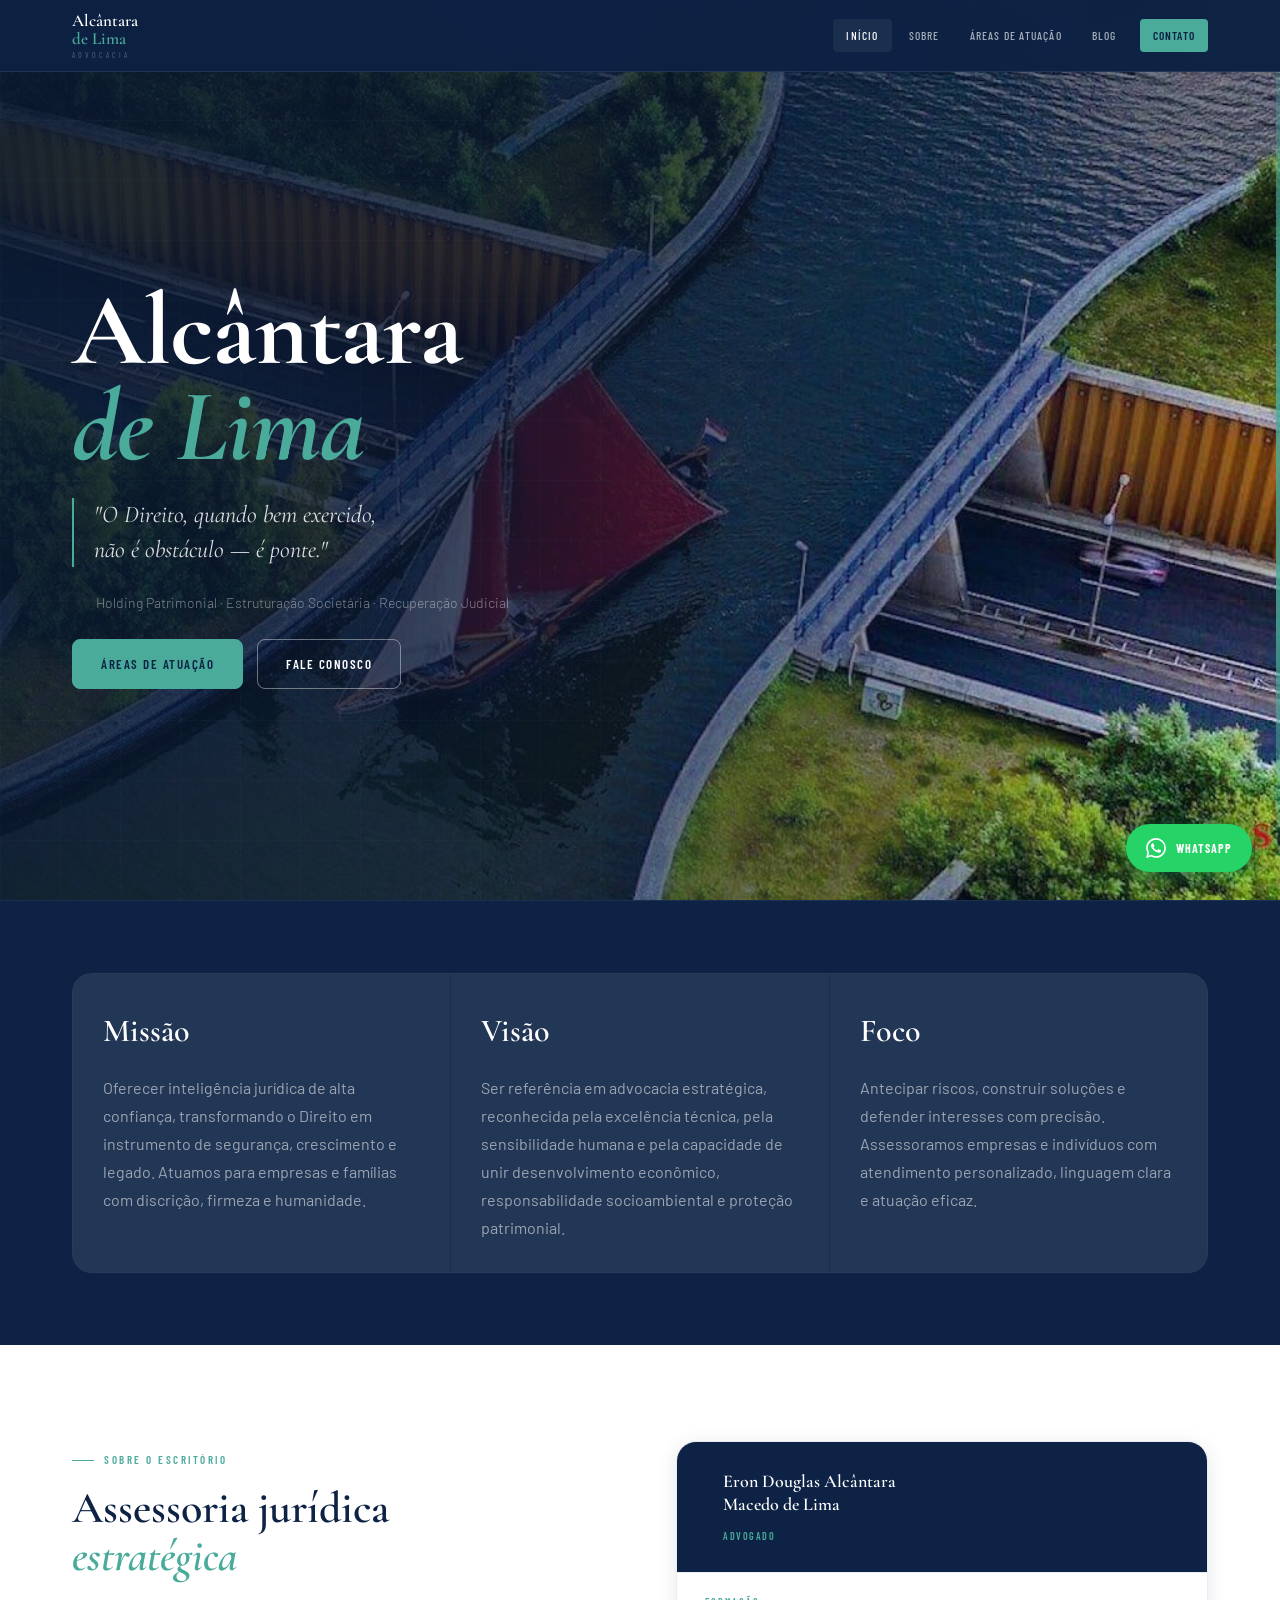
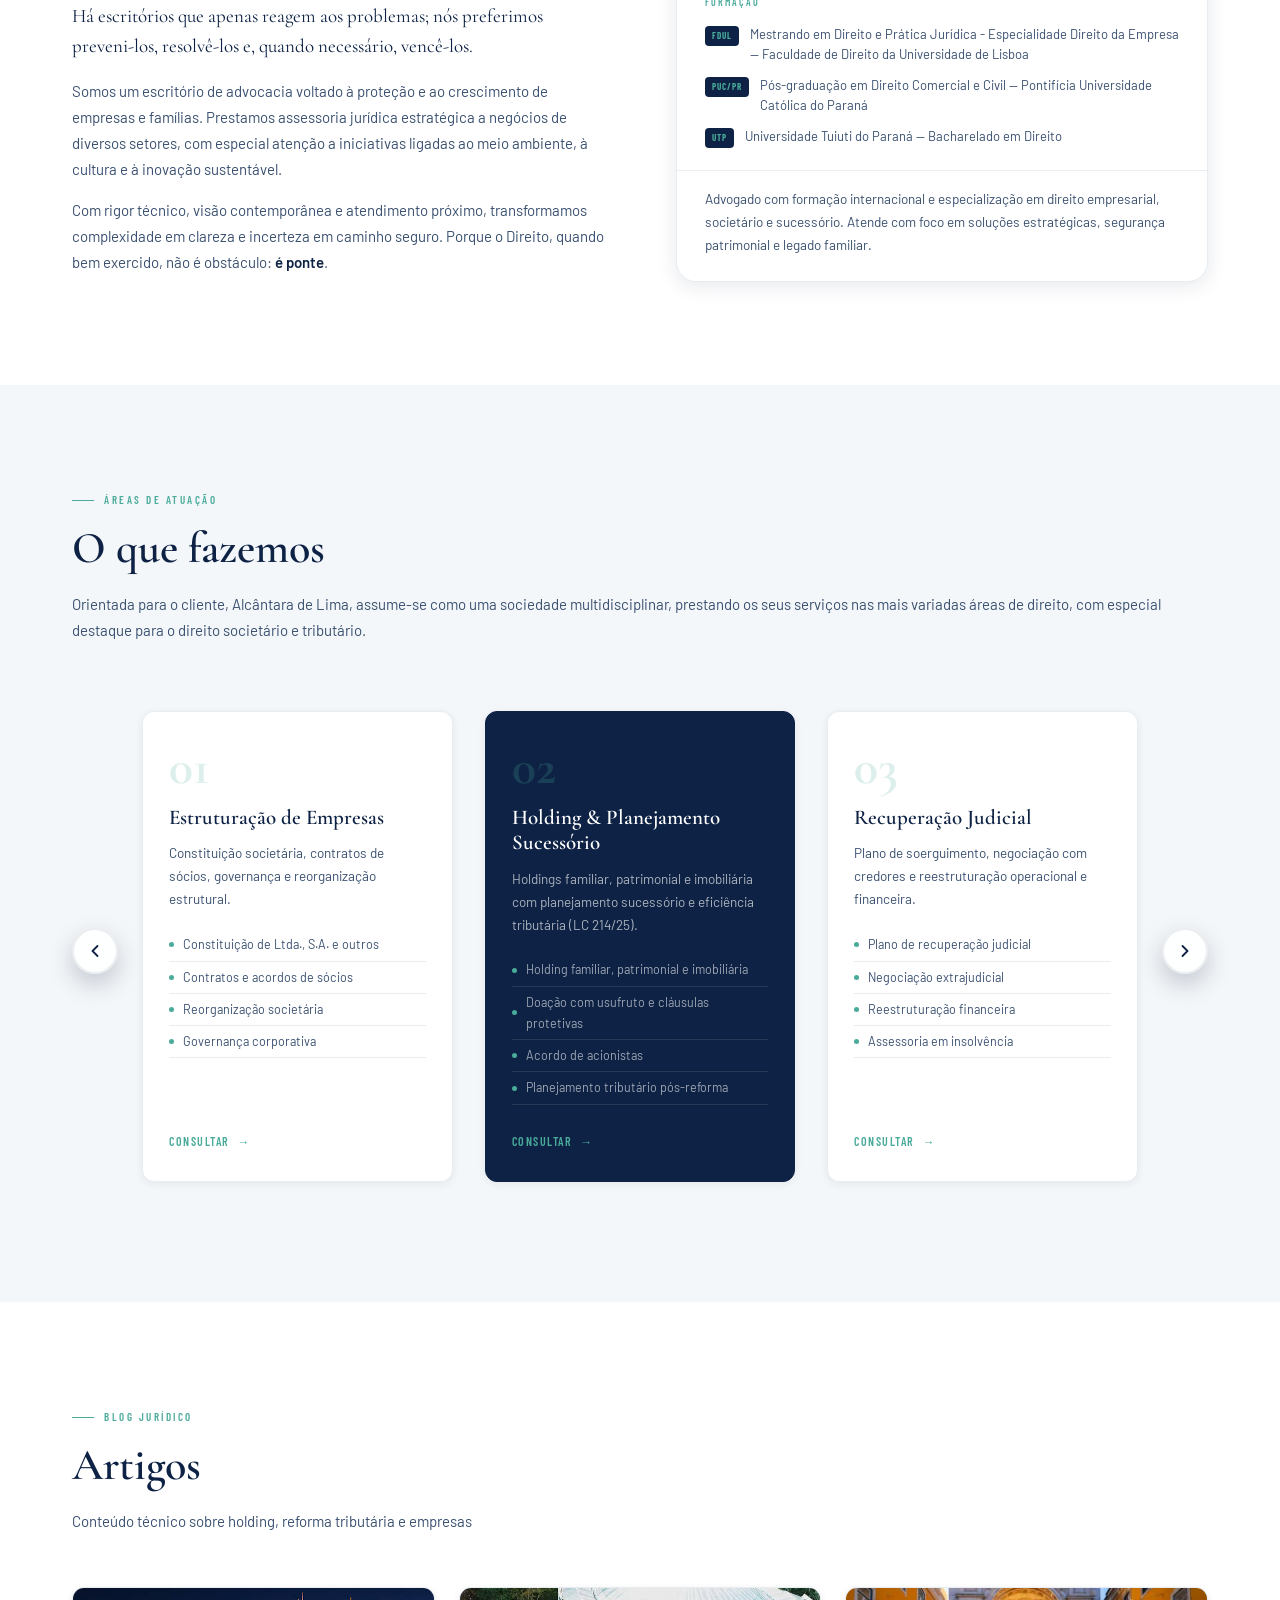
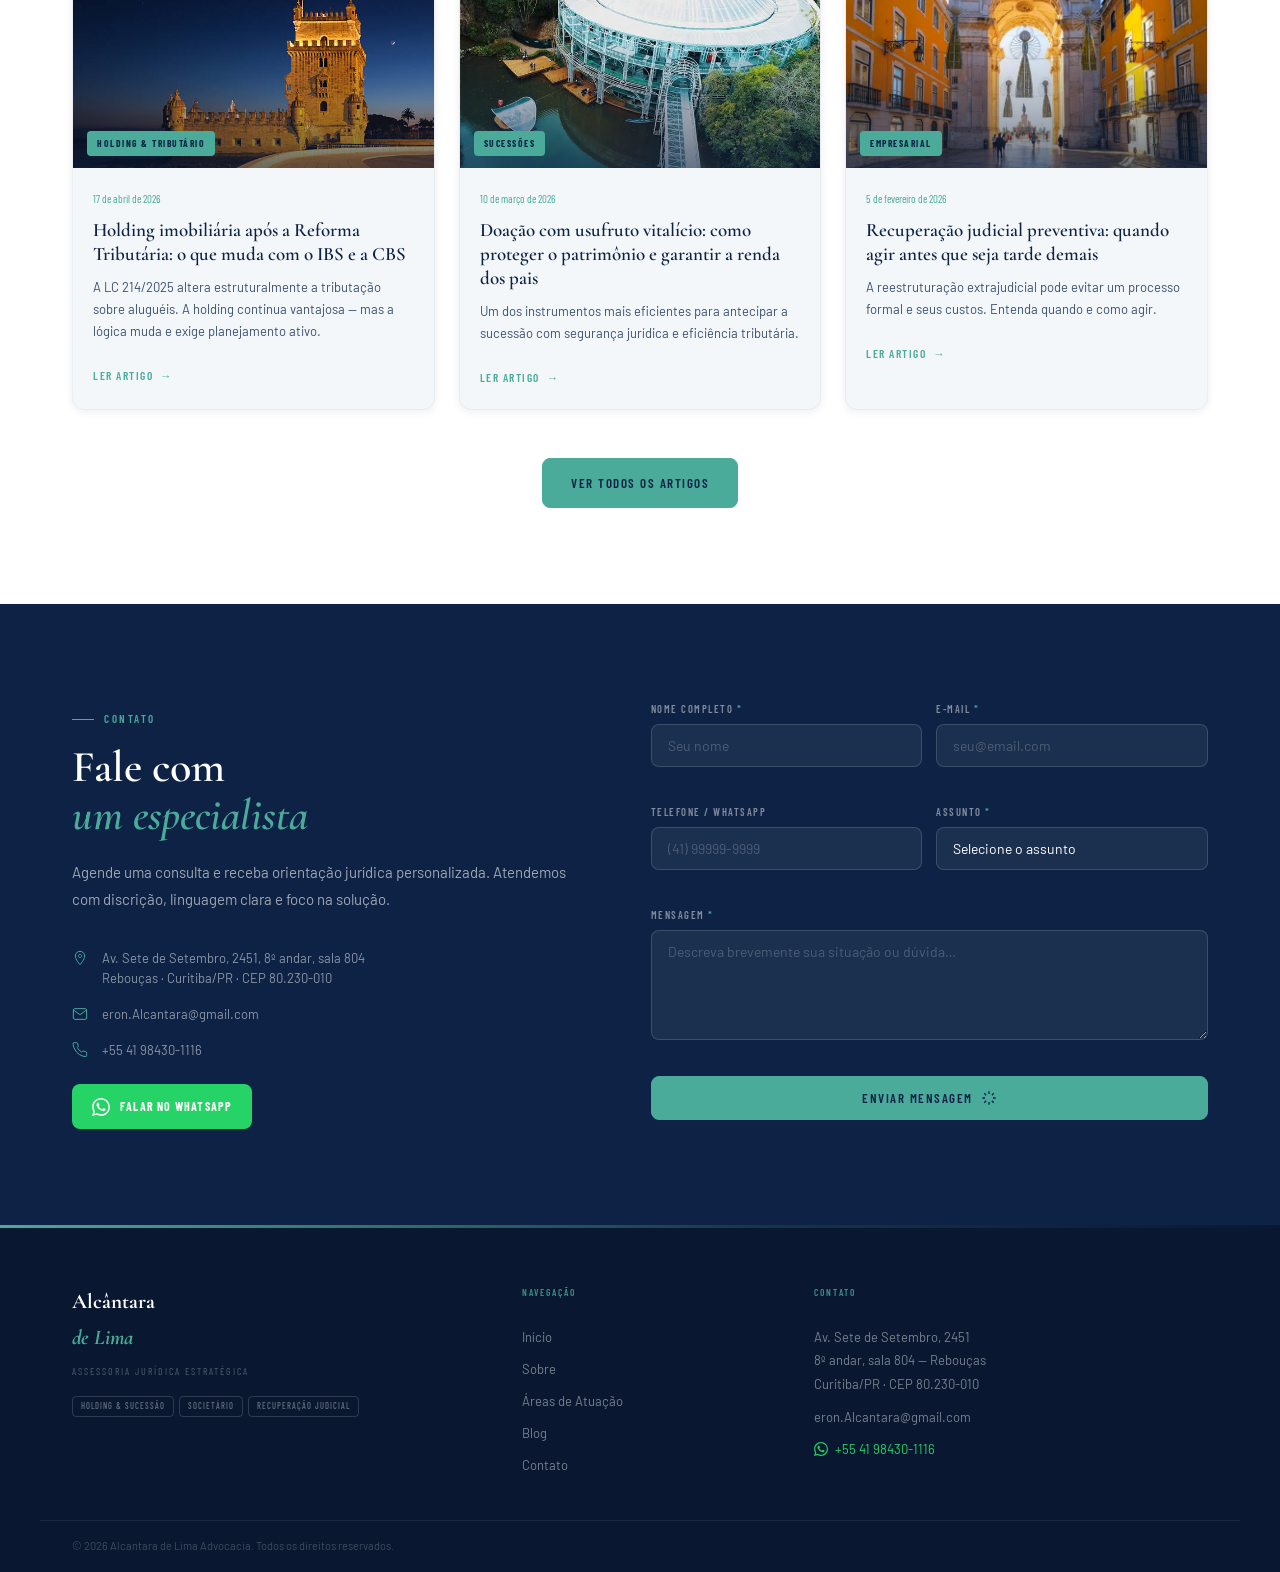
==== commit b6eca037: "feat: atualização do carrosel de cards [skip ci]" ====
--- a/index.html
+++ b/index.html
@@ -135,9 +135,15 @@
       <h2 class="sec-title">O que fazemos</h2>
       <p class="servicos__sub">Orientada para o cliente, Alcântara  de Lima, assume-se como uma sociedade multidisciplinar, prestando os seus serviços nas mais variadas áreas de direito, com especial destaque para o direito societário e tributário.</p>
     </div>
-    <div class="srv-grid">
-
-      <article class="srv-card reveal reveal--d1">
+    <div class="srv-carousel">
+      <button class="srv-nav-btn srv-nav-btn--left" type="button" aria-label="Card anterior">
+        <svg viewBox="0 0 24 24" fill="none" stroke="currentColor" stroke-width="2.2" aria-hidden="true">
+          <path d="M15 18L9 12l6-6" stroke-linecap="round" stroke-linejoin="round"/>
+        </svg>
+      </button>
+
+      <div class="srv-grid">
+        <article class="srv-card reveal reveal--d1">
         <div class="srv-card__num" aria-hidden="true">01</div>
         <h3 class="srv-card__title">Estruturação de Empresas</h3>
         <p class="srv-card__body">Constituição societária, contratos de sócios, governança e reorganização estrutural.</p>
@@ -176,7 +182,7 @@
         <a href="#contato" class="srv-card__cta">Consultar <span aria-hidden="true">→</span></a>
       </article>
 
-      <article class="srv-card reveal reveal--d4">
+      <article class="srv-card srv-card--feat reveal reveal--d4">
         <div class="srv-card__num" aria-hidden="true">04</div>
         <h3 class="srv-card__title">Sucessões</h3>
         <p class="srv-card__body">Planejamento e proteção da transmissão do patrimônio entre gerações com segurança jurídica.</p>
@@ -202,19 +208,25 @@
         <a href="#contato" class="srv-card__cta">Consultar <span aria-hidden="true">→</span></a>
       </article>
 
-      <article class="srv-card reveal reveal--d6">
-        <div class="srv-card__num" aria-hidden="true">06</div>
-        <h3 class="srv-card__title">Direito Tributário</h3>
-        <p class="srv-card__body">Planejamento fiscal, defesa em atuações e otimização da carga tributária de forma lícita.</p>
-        <ul class="srv-card__items">
-          <li>Planejamento tributário empresarial</li>
-          <li>Defesa em atuações fiscais</li>
-          <li>Reforma tributária (LC 214/25)</li>
-          <li>Recuperação de tributos pagos indevidamente</li>
-        </ul>
-        <a href="#contato" class="srv-card__cta">Consultar <span aria-hidden="true">→</span></a>
-      </article>
-
+        <article class="srv-card srv-card--feat reveal reveal--d6">
+          <div class="srv-card__num" aria-hidden="true">06</div>
+          <h3 class="srv-card__title">Direito Tributário</h3>
+          <p class="srv-card__body">Planejamento fiscal, defesa em atuações e otimização da carga tributária de forma lícita.</p>
+          <ul class="srv-card__items">
+            <li>Planejamento tributário empresarial</li>
+            <li>Defesa em atuações fiscais</li>
+            <li>Reforma tributária (LC 214/25)</li>
+            <li>Recuperação de tributos pagos indevidamente</li>
+          </ul>
+          <a href="#contato" class="srv-card__cta">Consultar <span aria-hidden="true">→</span></a>
+        </article>
+      </div>
+
+      <button class="srv-nav-btn srv-nav-btn--right" type="button" aria-label="Próximo card">
+        <svg viewBox="0 0 24 24" fill="none" stroke="currentColor" stroke-width="2.2" aria-hidden="true">
+          <path d="M9 6l6 6-6 6" stroke-linecap="round" stroke-linejoin="round"/>
+        </svg>
+      </button>
     </div>
   </div>
 </section>
--- a/CSS/sections.css
+++ b/CSS/sections.css
@@ -154,6 +154,12 @@
   margin-bottom : 0;
 }
 
+.srv-carousel {
+  display     : flex;
+  align-items : center;
+  gap         : 1rem;
+}
+
 .srv-grid {
   display          : flex;
   overflow-x       : auto;
@@ -161,6 +167,58 @@
   gap              : 2rem;
   padding          : 16px 8px 24px 8px;
   scroll-snap-type : x mandatory;
+  flex             : 1 1 auto;
+  min-width        : 0;
+  scroll-behavior  : smooth;
+  scrollbar-width  : none;
+}
+
+.srv-nav-btn {
+  flex             : 0 0 46px;
+  width            : 46px;
+  height           : 46px;
+  border           : 2px solid rgba(13, 34, 68, 0.08);
+  border-radius    : 50%;
+  background       : rgba(255, 255, 255, 0.9);
+  backdrop-filter  : blur(8px);
+  color            : var(--navy);
+  display          : flex;
+  align-items      : center;
+  justify-content  : center;
+  cursor           : pointer;
+  z-index          : 3;
+  box-shadow       : 0 10px 25px rgba(13, 34, 68, .22);
+  transition       : background .25s ease, transform .25s ease, box-shadow .25s ease;
+}
+
+.srv-nav-btn:hover {
+  background   : var(--navy);
+  border-color : var(--navy);
+  color        : var(--white);
+  transform    : scale(1.05);
+  box-shadow   : 0 8px 20px rgba(13, 34, 68, 0.2);
+}
+
+
+
+.srv-nav-btn--left:hover svg {
+  transform: translateX(-2px);
+}
+
+.srv-nav-btn--right:hover svg {
+  transform: translateX(2px);
+}
+
+.srv-nav-btn:focus-visible {
+  outline        : 2px solid var(--teal);
+  outline-offset : 2px;
+}
+
+.srv-nav-btn svg {
+  width      : 20px;
+  height     : 20px;
+  display    : block;
+  transition : transform .25s ease;
 }
 
 .srv-card {
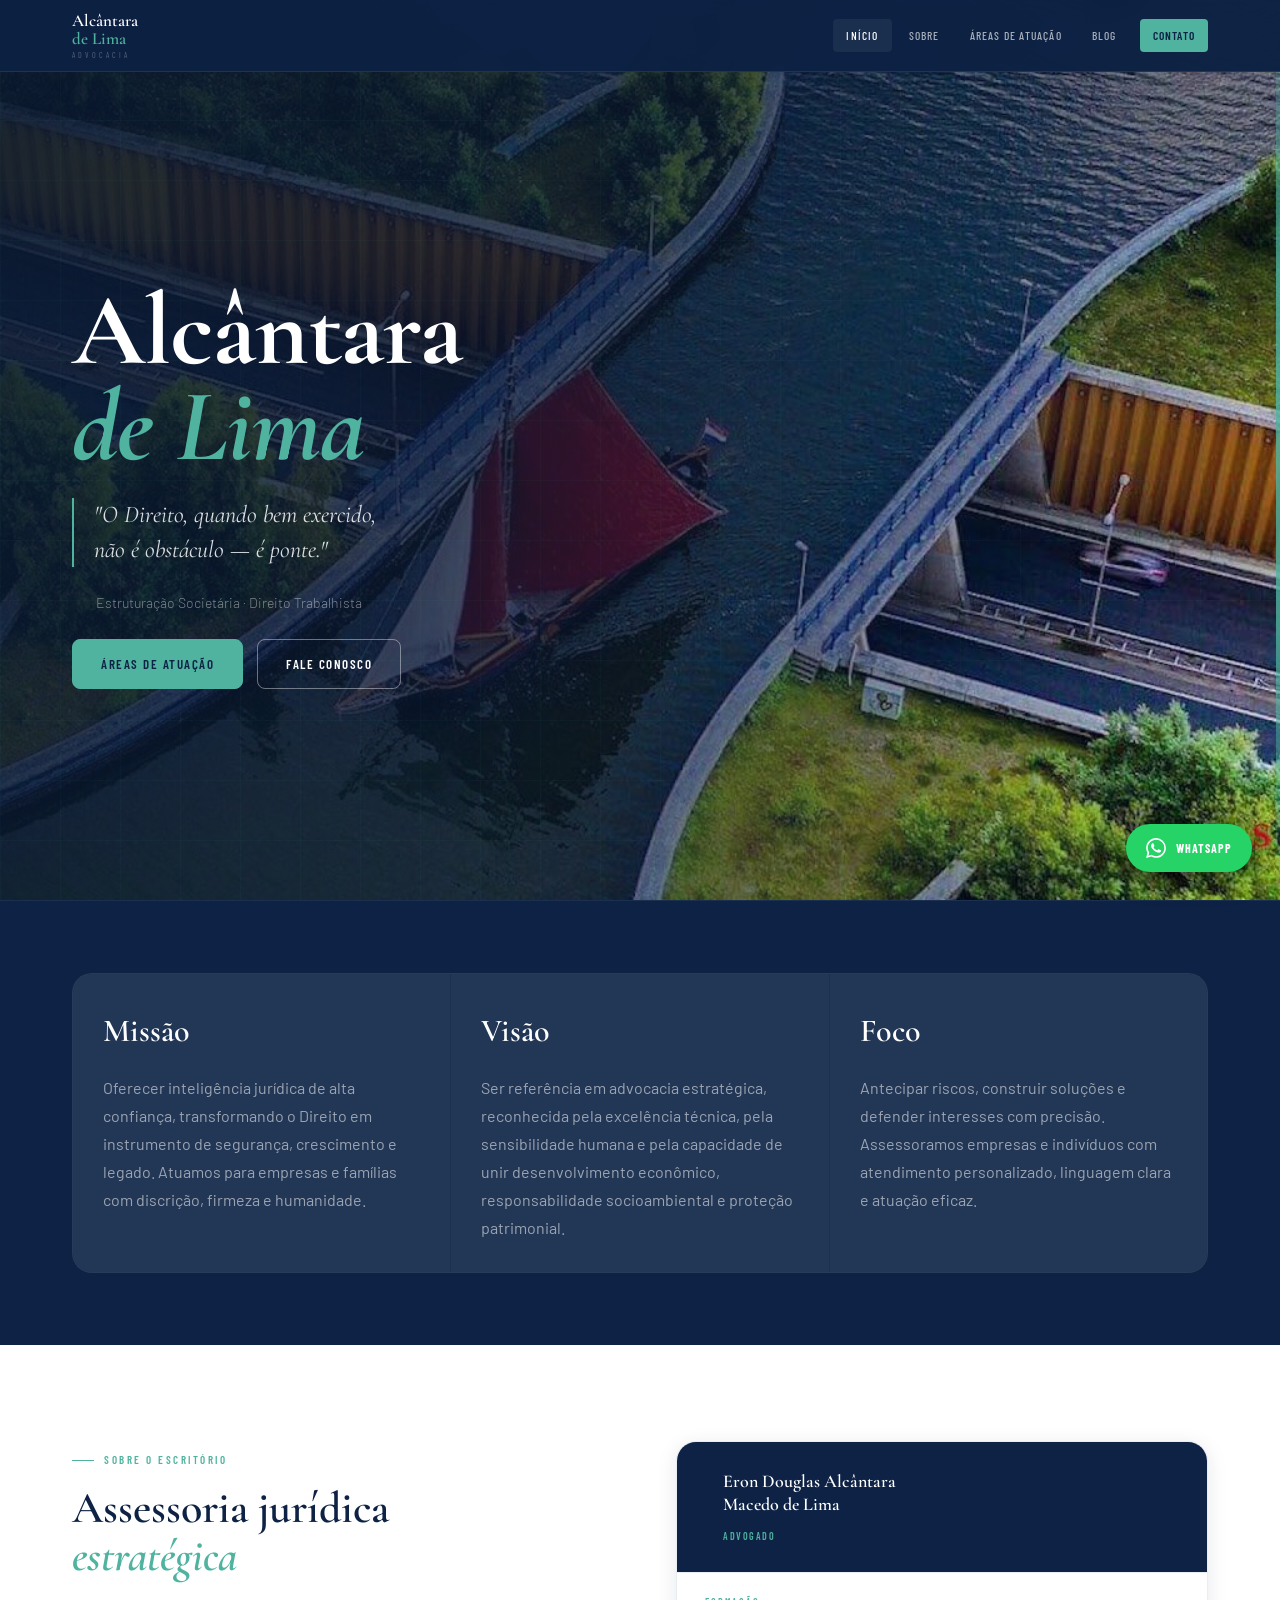
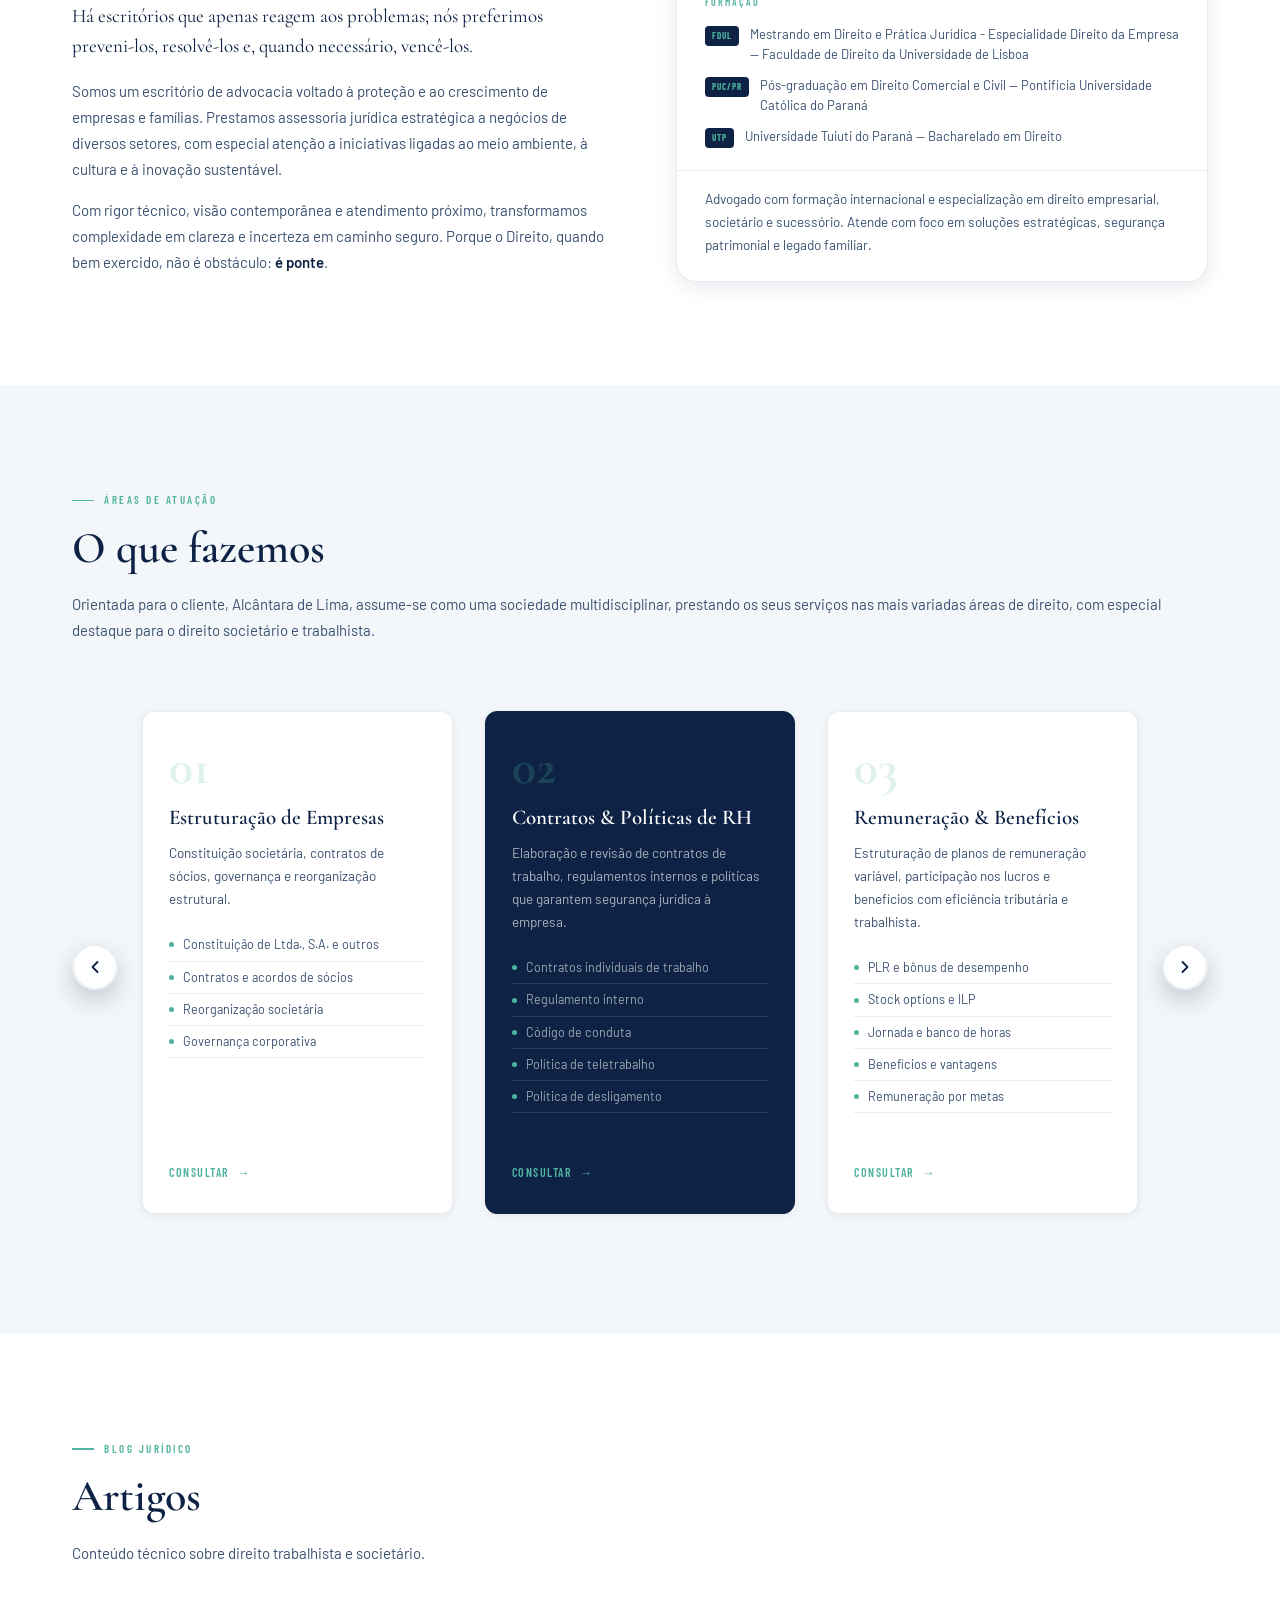
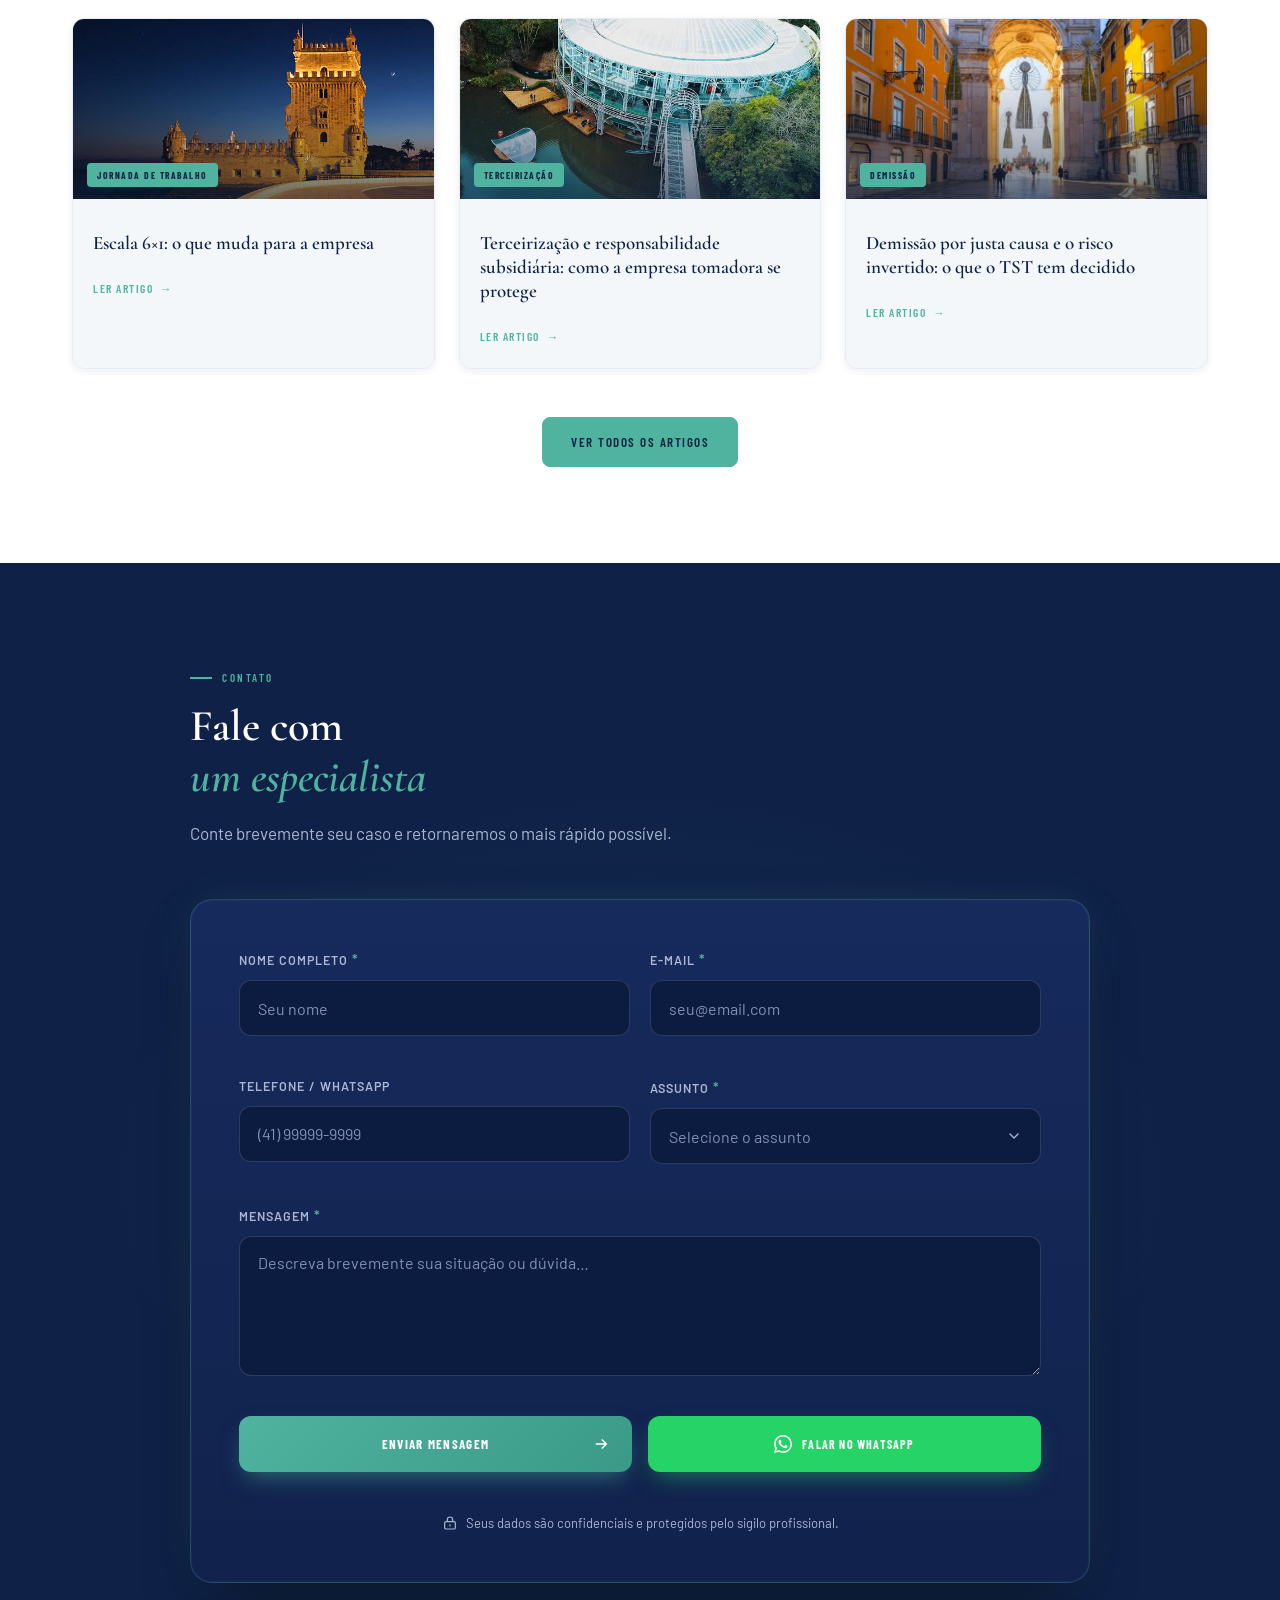
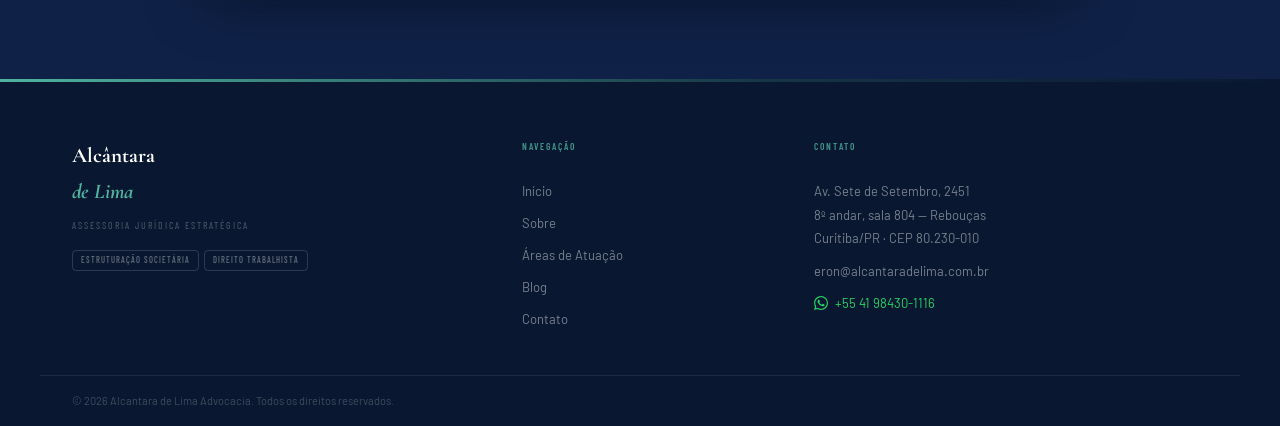
==== commit ed61a80d: "feat: Atualiza textos e palavras de toda pagina, reformula o formulário de envio e adiciona mais um " ====
--- a/index.html
+++ b/index.html
@@ -57,7 +57,7 @@
       "O Direito, quando bem exercido,<br>não é obstáculo — é ponte."
     </p>
     <p class="hero__sub reveal reveal--d2">
-      Holding Patrimonial · Estruturação Societária · Recuperação Judicial
+    Estruturação Societária · Direito Trabalhista
     </p>
     <div class="hero__btns reveal reveal--d3">
       <a href="#servicos" class="btn btn-p">Áreas de Atuação</a>
@@ -133,7 +133,7 @@
     <div class="sec-hdr reveal">
       <div class="sec-label">Áreas de Atuação</div>
       <h2 class="sec-title">O que fazemos</h2>
-      <p class="servicos__sub">Orientada para o cliente, Alcântara  de Lima, assume-se como uma sociedade multidisciplinar, prestando os seus serviços nas mais variadas áreas de direito, com especial destaque para o direito societário e tributário.</p>
+      <p class="servicos__sub">Orientada para o cliente, Alcântara  de Lima, assume-se como uma sociedade multidisciplinar, prestando os seus serviços nas mais variadas áreas de direito, com especial destaque para o direito societário e trabalhista.</p>
     </div>
     <div class="srv-carousel">
       <button class="srv-nav-btn srv-nav-btn--left" type="button" aria-label="Card anterior">
@@ -144,82 +144,102 @@
 
       <div class="srv-grid">
         <article class="srv-card reveal reveal--d1">
-        <div class="srv-card__num" aria-hidden="true">01</div>
-        <h3 class="srv-card__title">Estruturação de Empresas</h3>
-        <p class="srv-card__body">Constituição societária, contratos de sócios, governança e reorganização estrutural.</p>
-        <ul class="srv-card__items">
-          <li>Constituição de Ltda., S.A. e outros</li>
-          <li>Contratos e acordos de sócios</li>
-          <li>Reorganização societária</li>
-          <li>Governança corporativa</li>
-        </ul>
-        <a href="#contato" class="srv-card__cta">Consultar <span aria-hidden="true">→</span></a>
-      </article>
-
-      <article class="srv-card srv-card--feat reveal reveal--d2">
-        <div class="srv-card__num" aria-hidden="true">02</div>
-        <h3 class="srv-card__title">Holding &amp; Planejamento Sucessório</h3>
-        <p class="srv-card__body">Holdings familiar, patrimonial e imobiliária com planejamento sucessório e eficiência tributária (LC 214/25).</p>
-        <ul class="srv-card__items">
-          <li>Holding familiar, patrimonial e imobiliária</li>
-          <li>Doação com usufruto e cláusulas protetivas</li>
-          <li>Acordo de acionistas</li>
-          <li>Planejamento tributário pós-reforma</li>
-        </ul>
-        <a href="#contato" class="srv-card__cta">Consultar <span aria-hidden="true">→</span></a>
-      </article>
-
-      <article class="srv-card reveal reveal--d3">
-        <div class="srv-card__num" aria-hidden="true">03</div>
-        <h3 class="srv-card__title">Recuperação Judicial</h3>
-        <p class="srv-card__body">Plano de soerguimento, negociação com credores e reestruturação operacional e financeira.</p>
-        <ul class="srv-card__items">
-          <li>Plano de recuperação judicial</li>
-          <li>Negociação extrajudicial</li>
-          <li>Reestruturação financeira</li>
-          <li>Assessoria em insolvência</li>
-        </ul>
-        <a href="#contato" class="srv-card__cta">Consultar <span aria-hidden="true">→</span></a>
-      </article>
-
-      <article class="srv-card srv-card--feat reveal reveal--d4">
-        <div class="srv-card__num" aria-hidden="true">04</div>
-        <h3 class="srv-card__title">Sucessões</h3>
-        <p class="srv-card__body">Planejamento e proteção da transmissão do patrimônio entre gerações com segurança jurídica.</p>
-        <ul class="srv-card__items">
-          <li>Testamento e planejamento sucessório</li>
-          <li>Inventário e partilha de bens</li>
-          <li>Doação com reserva de usufruto</li>
-          <li>Proteção de herdeiros</li>
-        </ul>
-        <a href="#contato" class="srv-card__cta">Consultar <span aria-hidden="true">→</span></a>
-      </article>
-
-      <article class="srv-card reveal reveal--d5">
-        <div class="srv-card__num" aria-hidden="true">05</div>
-        <h3 class="srv-card__title">Direito Previdenciário</h3>
-        <p class="srv-card__body">Defesa e planejamento de benefícios previdenciários, aposentadorias e revisões junto ao INSS.</p>
-        <ul class="srv-card__items">
-          <li>Aposentadoria e pensões</li>
-          <li>Benefícios por incapacidade</li>
-          <li>Revisão e planejamento de benefícios</li>
-          <li>Planejamento contributivo</li>
-        </ul>
-        <a href="#contato" class="srv-card__cta">Consultar <span aria-hidden="true">→</span></a>
-      </article>
+          <div class="srv-card__num" aria-hidden="true">01</div>
+          <h3 class="srv-card__title">Estruturação de Empresas</h3>
+          <p class="srv-card__body">Constituição societária, contratos de sócios, governança e reorganização estrutural.</p>
+          <ul class="srv-card__items">
+            <li>Constituição de Ltda., S.A. e outros</li>
+            <li>Contratos e acordos de sócios</li>
+            <li>Reorganização societária</li>
+            <li>Governança corporativa</li>
+          </ul>
+          <a href="#contato" class="srv-card__cta">Consultar <span aria-hidden="true">→</span></a>
+        </article>
+
+        <article class="srv-card srv-card--feat reveal reveal--d2">
+          <div class="srv-card__num" aria-hidden="true">02</div>
+          <h3 class="srv-card__title">Contratos & Políticas de RH </h3>
+          <p class="srv-card__body">Elaboração e revisão de contratos de trabalho, regulamentos internos e políticas que garantem segurança jurídica à empresa. </p>
+          <ul class="srv-card__items">
+            <li>Contratos individuais de trabalho </li>
+            <li>Regulamento interno </li>
+            <li>Código de conduta </li>
+            <li>Política de teletrabalho </li>
+            <li>Política de desligamento </li>
+          </ul>
+          <a href="#contato" class="srv-card__cta">Consultar <span aria-hidden="true">→</span></a>
+        </article>
+
+        <article class="srv-card reveal reveal--d3">
+          <div class="srv-card__num" aria-hidden="true">03</div>
+          <h3 class="srv-card__title">Remuneração & Benefícios </h3>
+          <p class="srv-card__body">Estruturação de planos de remuneração variável, participação nos lucros e benefícios com eficiência tributária e trabalhista. </p>
+          <ul class="srv-card__items">
+            <li>PLR e bônus de desempenho </li>
+            <li>Stock options e ILP </li>
+            <li>Jornada e banco de horas </li>
+            <li>Benefícios e vantagens </li>
+            <li>Remuneração por metas </li>
+          </ul>
+          <a href="#contato" class="srv-card__cta">Consultar <span aria-hidden="true">→</span></a>
+        </article>
+
+        <article class="srv-card srv-card--feat reveal reveal--d4">
+          <div class="srv-card__num" aria-hidden="true">04</div>
+          <h3 class="srv-card__title">Relações Sindicais </h3>
+          <p class="srv-card__body">Assessoria em negociações coletivas, dissídios e acordos sindicais para proteger os interesses da empresa com segurança negocial. </p>
+          <ul class="srv-card__items">
+            <li>Negociação coletiva </li>
+            <li>Acordos e convenções coletivas </li>
+            <li>Dissídio coletivo </li>
+            <li>Greve e lockout </li>
+            <li>Homologação de acordos </li>
+          </ul>
+          <a href="#contato" class="srv-card__cta">Consultar <span aria-hidden="true">→</span></a>
+        </article>
+
+        <article class="srv-card reveal reveal--d5">
+          <div class="srv-card__num" aria-hidden="true">05</div>
+          <h3 class="srv-card__title">Compliance & Auditoria </h3>
+          <p class="srv-card__body">Diagnóstico e correção de riscos trabalhistas, com due diligence em M&A e programas de conformidade laboral. </p>
+          <ul class="srv-card__items">
+            <li>Auditoria trabalhista preventiva </li>
+            <li>Due diligence em M&A </li>
+            <li>Programa de compliance laboral </li>
+            <li>eSocial e obrigações acessórias </li>
+            <li>Mapeamento de passivo oculto </li>
+          </ul>
+          <a href="#contato" class="srv-card__cta">Consultar <span aria-hidden="true">→</span></a>
+        </article>
 
         <article class="srv-card srv-card--feat reveal reveal--d6">
           <div class="srv-card__num" aria-hidden="true">06</div>
-          <h3 class="srv-card__title">Direito Tributário</h3>
-          <p class="srv-card__body">Planejamento fiscal, defesa em atuações e otimização da carga tributária de forma lícita.</p>
-          <ul class="srv-card__items">
-            <li>Planejamento tributário empresarial</li>
-            <li>Defesa em atuações fiscais</li>
-            <li>Reforma tributária (LC 214/25)</li>
-            <li>Recuperação de tributos pagos indevidamente</li>
-          </ul>
-          <a href="#contato" class="srv-card__cta">Consultar <span aria-hidden="true">→</span></a>
-        </article>
+          <h3 class="srv-card__title">Defesa em Reclamações </h3>
+          <p class="srv-card__body">Defesa técnica e estratégica em reclamações trabalhistas em todas as instâncias, com foco na redução do passivo e na formação de precedentes favoráveis. </p>
+          <ul class="srv-card__items">
+            <li>Defesa na Vara do Trabalho </li>
+            <li>Recursos nos TRTs e TST </li>
+            <li>Gestão de passivo trabalhista </li>
+            <li>Acordos e conciliação </li>
+            <li>Execução trabalhista </li>
+          </ul>
+          <a href="#contato" class="srv-card__cta">Consultar <span aria-hidden="true">→</span></a>
+        </article>
+
+        <article class="srv-card reveal reveal--d7">
+          <div class="srv-card__num" aria-hidden="true">07</div>
+          <h3 class="srv-card__title">MPT, MTE & Reestruturação </h3>
+          <p class="srv-card__body">Defesa em fiscalizações, autos de infração e processos perante o Ministério Público do Trabalho — além de assessoria em demissões coletivas e reestruturações de quadro. </p>
+          <ul class="srv-card__items">
+            <li>Defesa perante MPT e MTE </li>
+            <li>Autos de infração trabalhista </li>
+            <li>Demissão coletiva </li>
+            <li>PDV e reestruturação </li>
+            <li>Investigação interna </li>
+          </ul>
+          <a href="#contato" class="srv-card__cta">Consultar <span aria-hidden="true">→</span></a>
+        </article>
+
       </div>
 
       <button class="srv-nav-btn srv-nav-btn--right" type="button" aria-label="Próximo card">
@@ -228,6 +248,7 @@
         </svg>
       </button>
     </div>
+    <div class="srv-dots" aria-label="Indicadores do carrossel"></div>
   </div>
 </section>
 
@@ -237,33 +258,33 @@
     <div class="sec-hdr reveal">
       <div class="sec-label">Blog Jurídico</div>
       <h2 class="sec-title">Artigos</h2>
-      <p class="blog__sub">Conteúdo técnico sobre holding, reforma tributária e empresas</p>
+      <p class="blog__sub">Conteúdo técnico sobre direito trabalhista e societário.</p>
     </div>
     <div class="blog__grid">
       <article class="blog-card reveal reveal--d1">
-        <div class="blog-card__img blog-card__img--1"><span class="blog-card__cat">Holding &amp; Tributário</span></div>
+        <div class="blog-card__img blog-card__img--1"><span class="blog-card__cat">Jornada de Trabalho</span></div>
         <div class="blog-card__body">
-          <time class="blog-card__date" datetime="2026-04-17">17 de abril de 2026</time>
-          <h3 class="blog-card__title">Holding imobiliária após a Reforma Tributária: o que muda com o IBS e a CBS</h3>
-          <p class="blog-card__excerpt">A LC 214/2025 altera estruturalmente a tributação sobre aluguéis. A holding continua vantajosa — mas a lógica muda e exige planejamento ativo.</p>
+          <time class="blog-card__date" datetime=""></time>
+          <h3 class="blog-card__title">Escala 6×1: o que muda para a empresa</h3>
+          <p class="blog-card__excerpt"></p>
           <a href="Pagina-Construção/blog-construcao.html" class="blog-card__link">Ler artigo <span aria-hidden="true">→</span></a>
         </div>
       </article>
       <article class="blog-card reveal reveal--d2">
-        <div class="blog-card__img blog-card__img--2"><span class="blog-card__cat">Sucessões</span></div>
+        <div class="blog-card__img blog-card__img--2"><span class="blog-card__cat">Terceirização</span></div>
         <div class="blog-card__body">
-          <time class="blog-card__date" datetime="2026-03-10">10 de março de 2026</time>
-          <h3 class="blog-card__title">Doação com usufruto vitalício: como proteger o patrimônio e garantir a renda dos pais</h3>
-          <p class="blog-card__excerpt">Um dos instrumentos mais eficientes para antecipar a sucessão com segurança jurídica e eficiência tributária.</p>
+          <time class="blog-card__date" datetime=""></time>
+          <h3 class="blog-card__title">Terceirização e responsabilidade subsidiária: como a empresa tomadora se protege</h3>
+          <p class="blog-card__excerpt"></p>
           <a href="Pagina-Construção/blog-construcao.html" class="blog-card__link">Ler artigo <span aria-hidden="true">→</span></a>
         </div>
       </article>
       <article class="blog-card reveal reveal--d3">
-        <div class="blog-card__img blog-card__img--3"><span class="blog-card__cat">Empresarial</span></div>
+        <div class="blog-card__img blog-card__img--3"><span class="blog-card__cat">Demissão</span></div>
         <div class="blog-card__body">
-          <time class="blog-card__date" datetime="2026-02-05">5 de fevereiro de 2026</time>
-          <h3 class="blog-card__title">Recuperação judicial preventiva: quando agir antes que seja tarde demais</h3>
-          <p class="blog-card__excerpt">A reestruturação extrajudicial pode evitar um processo formal e seus custos. Entenda quando e como agir.</p>
+          <time class="blog-card__date" datetime=""></time>
+          <h3 class="blog-card__title">Demissão por justa causa e o risco invertido: o que o TST tem decidido</h3>
+          <p class="blog-card__excerpt"></p>
           <a href="Pagina-Construção/blog-construcao.html" class="blog-card__link">Ler artigo <span aria-hidden="true">→</span></a>
         </div>
       </article>
@@ -279,27 +300,9 @@
   <div class="container">
     <div class="contato__grid">
       <div class="contato__left reveal">
-        <div class="sec-label sec-label--teal">Contato</div>
+        <div class="sec-label sec-label--teal">contato</div>
         <h2 class="sec-title sec-title--white">Fale com<br><em>um especialista</em></h2>
-        <p class="contato__body">Agende uma consulta e receba orientação jurídica personalizada. Atendemos com discrição, linguagem clara e foco na solução.</p>
-        <div class="contato__info">
-          <div class="contato__info-item">
-            <svg viewBox="0 0 24 24" fill="none" stroke="currentColor" stroke-width="1.5"><path d="M12 2C8.13 2 5 5.13 5 9c0 5.25 7 13 7 13s7-7.75 7-13c0-3.87-3.13-7-7-7zm0 9.5c-1.38 0-2.5-1.12-2.5-2.5s1.12-2.5 2.5-2.5 2.5 1.12 2.5 2.5-1.12 2.5-2.5 2.5z"/></svg>
-            <span>Av. Sete de Setembro, 2451, 8º andar, sala 804<br>Rebouças · Curitiba/PR · CEP 80.230-010</span>
-          </div>
-          <div class="contato__info-item">
-            <svg viewBox="0 0 24 24" fill="none" stroke="currentColor" stroke-width="1.5"><path d="M4 4h16c1.1 0 2 .9 2 2v12c0 1.1-.9 2-2 2H4c-1.1 0-2-.9-2-2V6c0-1.1.9-2 2-2z"/><polyline points="22,6 12,13 2,6"/></svg>
-            <span>eron.Alcantara@gmail.com</span>
-          </div>
-          <div class="contato__info-item">
-            <svg viewBox="0 0 24 24" fill="none" stroke="currentColor" stroke-width="1.5"><path d="M22 16.92v3a2 2 0 0 1-2.18 2 19.79 19.79 0 0 1-8.63-3.07A19.5 19.5 0 0 1 4.69 12 19.79 19.79 0 0 1 1.61 3.42 2 2 0 0 1 3.58 1h3a2 2 0 0 1 2 1.72c.127.96.361 1.903.7 2.81a2 2 0 0 1-.45 2.11L7.91 8.5a16 16 0 0 0 6.59 6.59l.97-.91a2 2 0 0 1 2.11-.45c.907.339 1.85.573 2.81.7A2 2 0 0 1 22 16.92z"/></svg>
-            <span>+55 41 98430-1116</span>
-          </div>
-          <a href="https://wa.me/5541984301116" target="_blank" rel="noopener" class="contato__wa">
-            <svg viewBox="0 0 24 24" fill="currentColor"><path d="M17.472 14.382c-.297-.149-1.758-.867-2.03-.967-.273-.099-.471-.148-.67.15-.197.297-.767.966-.94 1.164-.173.199-.347.223-.644.075-.297-.15-1.255-.463-2.39-1.475-.883-.788-1.48-1.761-1.653-2.059-.173-.297-.018-.458.13-.606.134-.133.298-.347.446-.52.149-.174.198-.298.298-.497.099-.198.05-.371-.025-.52-.075-.149-.669-1.612-.916-2.207-.242-.579-.487-.5-.669-.51-.173-.008-.371-.01-.57-.01-.198 0-.52.074-.792.372-.272.297-1.04 1.016-1.04 2.479 0 1.462 1.065 2.875 1.213 3.074.149.198 2.096 3.2 5.077 4.487.709.306 1.262.489 1.694.625.712.227 1.36.195 1.871.118.571-.085 1.758-.719 2.006-1.413.248-.694.248-1.289.173-1.413-.074-.124-.272-.198-.57-.347m-5.421 7.403h-.004a9.87 9.87 0 0 1-5.031-1.378l-.361-.214-3.741.982.998-3.648-.235-.374a9.86 9.86 0 0 1-1.51-5.26c.001-5.45 4.436-9.884 9.888-9.884 2.64 0 5.122 1.03 6.988 2.898a9.825 9.825 0 0 1 2.893 6.994c-.003 5.45-4.437 9.884-9.885 9.884m8.413-18.297A11.815 11.815 0 0 0 12.05 0C5.495 0 .16 5.335.157 11.892c0 2.096.547 4.142 1.588 5.945L.057 24l6.305-1.654a11.882 11.882 0 0 0 5.683 1.448h.005c6.554 0 11.89-5.335 11.893-11.893a11.821 11.821 0 0 0-3.48-8.413Z"/></svg>
-            Falar no WhatsApp
-          </a>
-        </div>
+        <p class="contato__description">Conte brevemente seu caso e retornaremos o mais rápido possível.</p>
       </div>
 
       <div class="contato__right reveal reveal--d2">
@@ -322,9 +325,8 @@
             <label for="assunto">Assunto <span>*</span></label>
             <select id="assunto" name="assunto" required>
               <option value="" disabled selected>Selecione o assunto</option>
-              <option value="holding">Holding &amp; Planejamento Sucessório</option>
-              <option value="sociedade">Estruturação de Empresas</option>
-              <option value="rj">Recuperação Judicial</option>
+              <option value="societario">Societário</option>
+              <option value="trabalhista">Trabalhista</option>
               <option value="outro">Outro assunto</option>
             </select>
             <span class="form-error" id="assunto-error" role="alert"></span>
@@ -334,14 +336,30 @@
             <textarea id="mensagem" name="mensagem" required rows="4" placeholder="Descreva brevemente sua situação ou dúvida…"></textarea>
             <span class="form-error" id="mensagem-error" role="alert"></span>
           </div>
-          <div class="form-group form-group--full">
+          <div class="contato__info form-group--full">
             <button type="submit" class="btn btn-p btn-full" id="submitBtn">
               <span id="btnText">Enviar mensagem</span>
+              <svg class="btn-submit-icon" viewBox="0 0 24 24" fill="none" stroke="currentColor" stroke-width="2" aria-hidden="true"><path d="M5 12h14M13 6l6 6-6 6"/></svg>
               <svg id="btnSpinner" class="btn-spin" viewBox="0 0 24 24" fill="none" stroke="currentColor" stroke-width="2" hidden><path d="M12 2v4M12 18v4M4.93 4.93l2.83 2.83M16.24 16.24l2.83 2.83M2 12h4M18 12h4M4.93 19.07l2.83-2.83M16.24 7.76l2.83-2.83"/></svg>
             </button>
-          </div>
+            <a href="https://wa.me/5541984301116" target="_blank" rel="noopener" class="contato__wa">
+              <svg viewBox="0 0 24 24" fill="currentColor"><path d="M17.472 14.382c-.297-.149-1.758-.867-2.03-.967-.273-.099-.471-.148-.67.15-.197.297-.767.966-.94 1.164-.173.199-.347.223-.644.075-.297-.15-1.255-.463-2.39-1.475-.883-.788-1.48-1.761-1.653-2.059-.173-.297-.018-.458.13-.606.134-.133.298-.347.446-.52.149-.174.198-.298.298-.497.099-.198.05-.371-.025-.52-.075-.149-.669-1.612-.916-2.207-.242-.579-.487-.5-.669-.51-.173-.008-.371-.01-.57-.01-.198 0-.52.074-.792.372-.272.297-1.04 1.016-1.04 2.479 0 1.462 1.065 2.875 1.213 3.074.149.198 2.096 3.2 5.077 4.487.709.306 1.262.489 1.694.625.712.227 1.36.195 1.871.118.571-.085 1.758-.719 2.006-1.413.248-.694.248-1.289.173-1.413-.074-.124-.272-.198-.57-.347m-5.421 7.403h-.004a9.87 9.87 0 0 1-5.031-1.378l-.361-.214-3.741.982.998-3.648-.235-.374a9.86 9.86 0 0 1-1.51-5.26c.001-5.45 4.436-9.884 9.888-9.884 2.64 0 5.122 1.03 6.988 2.898a9.825 9.825 0 0 1 2.893 6.994c-.003 5.45-4.437 9.884-9.885 9.884m8.413-18.297A11.815 11.815 0 0 0 12.05 0C5.495 0 .16 5.335.157 11.892c0 2.096.547 4.142 1.588 5.945L.057 24l6.305-1.654a11.882 11.882 0 0 0 5.683 1.448h.005c6.554 0 11.89-5.335 11.893-11.893a11.821 11.821 0 0 0-3.48-8.413Z"/></svg>
+              Falar no WhatsApp
+            </a>
+          </div>
+          <p class="form-trust">
+            <svg viewBox="0 0 24 24" fill="none" stroke="currentColor" stroke-width="1.8" aria-hidden="true"><rect x="4" y="10" width="16" height="11" rx="2"/><path d="M8 10V7a4 4 0 1 1 8 0v3M12 14v3"/></svg>
+            Seus dados são confidenciais e protegidos pelo sigilo profissional.
+          </p>
           <div id="formSuccess" class="form-success" hidden role="status">Mensagem enviada! Retornaremos em até 24 horas úteis.</div>
         </form>
+      </div>
+
+      <div class="contato__info reveal" hidden>
+        <a href="https://wa.me/5541984301116" target="_blank" rel="noopener" class="contato__wa">
+          <svg viewBox="0 0 24 24" fill="currentColor"><path d="M17.472 14.382c-.297-.149-1.758-.867-2.03-.967-.273-.099-.471-.148-.67.15-.197.297-.767.966-.94 1.164-.173.199-.347.223-.644.075-.297-.15-1.255-.463-2.39-1.475-.883-.788-1.48-1.761-1.653-2.059-.173-.297-.018-.458.13-.606.134-.133.298-.347.446-.52.149-.174.198-.298.298-.497.099-.198.05-.371-.025-.52-.075-.149-.669-1.612-.916-2.207-.242-.579-.487-.5-.669-.51-.173-.008-.371-.01-.57-.01-.198 0-.52.074-.792.372-.272.297-1.04 1.016-1.04 2.479 0 1.462 1.065 2.875 1.213 3.074.149.198 2.096 3.2 5.077 4.487.709.306 1.262.489 1.694.625.712.227 1.36.195 1.871.118.571-.085 1.758-.719 2.006-1.413.248-.694.248-1.289.173-1.413-.074-.124-.272-.198-.57-.347m-5.421 7.403h-.004a9.87 9.87 0 0 1-5.031-1.378l-.361-.214-3.741.982.998-3.648-.235-.374a9.86 9.86 0 0 1-1.51-5.26c.001-5.45 4.436-9.884 9.888-9.884 2.64 0 5.122 1.03 6.988 2.898a9.825 9.825 0 0 1 2.893 6.994c-.003 5.45-4.437 9.884-9.885 9.884m8.413-18.297A11.815 11.815 0 0 0 12.05 0C5.495 0 .16 5.335.157 11.892c0 2.096.547 4.142 1.588 5.945L.057 24l6.305-1.654a11.882 11.882 0 0 0 5.683 1.448h.005c6.554 0 11.89-5.335 11.893-11.893a11.821 11.821 0 0 0-3.48-8.413Z"/></svg>
+          Falar no WhatsApp
+        </a>
       </div>
     </div>
   </div>
@@ -356,9 +374,8 @@
       <div class="footer__logo-bot">de Lima</div>
       <p class="footer__tagline">Assessoria Jurídica Estratégica</p>
       <div class="footer__areas">
-        <span>Holding &amp; Sucessão</span>
-        <span>Societário</span>
-        <span>Recuperação Judicial</span>
+        <span>Estruturação Societária</span>
+        <span>Direito Trabalhista</span>
       </div>
     </div>
     <div class="footer__nav">
@@ -376,7 +393,7 @@
         8º andar, sala 804 — Rebouças<br>
         Curitiba/PR · CEP 80.230-010
       </address>
-      <a href="mailto:eron.Alcantara@gmail.com">eron.Alcantara@gmail.com</a>
+      <a href="eron@alcantaradelima.com.br">eron@alcantaradelima.com.br</a>
       <a href="https://wa.me/5541984301116" target="_blank" rel="noopener" class="footer__wa">
         <svg viewBox="0 0 24 24" fill="currentColor"><path d="M17.472 14.382c-.297-.149-1.758-.867-2.03-.967-.273-.099-.471-.148-.67.15-.197.297-.767.966-.94 1.164-.173.199-.347.223-.644.075-.297-.15-1.255-.463-2.39-1.475-.883-.788-1.48-1.761-1.653-2.059-.173-.297-.018-.458.13-.606.134-.133.298-.347.446-.52.149-.174.198-.298.298-.497.099-.198.05-.371-.025-.52-.075-.149-.669-1.612-.916-2.207-.242-.579-.487-.5-.669-.51-.173-.008-.371-.01-.57-.01-.198 0-.52.074-.792.372-.272.297-1.04 1.016-1.04 2.479 0 1.462 1.065 2.875 1.213 3.074.149.198 2.096 3.2 5.077 4.487.709.306 1.262.489 1.694.625.712.227 1.36.195 1.871.118.571-.085 1.758-.719 2.006-1.413.248-.694.248-1.289.173-1.413-.074-.124-.272-.198-.57-.347m-5.421 7.403h-.004a9.87 9.87 0 0 1-5.031-1.378l-.361-.214-3.741.982.998-3.648-.235-.374a9.86 9.86 0 0 1-1.51-5.26c.001-5.45 4.436-9.884 9.888-9.884 2.64 0 5.122 1.03 6.988 2.898a9.825 9.825 0 0 1 2.893 6.994c-.003 5.45-4.437 9.884-9.885 9.884m8.413-18.297A11.815 11.815 0 0 0 12.05 0C5.495 0 .16 5.335.157 11.892c0 2.096.547 4.142 1.588 5.945L.057 24l6.305-1.654a11.882 11.882 0 0 0 5.683 1.448h.005c6.554 0 11.89-5.335 11.893-11.893a11.821 11.821 0 0 0-3.48-8.413Z"/></svg>
         +55 41 98430-1116
--- a/CSS/base.css
+++ b/CSS/base.css
@@ -25,6 +25,21 @@
   --amber     : #d97706;
   --amber-lt  : #fef3dd;
   --green-wa  : #25d366;
+  --navy-900          : #0b1a3a;
+  --navy-800          : #0f2147;
+  --navy-700          : #16295a;
+  --field-bg          : #0c1c40;
+  --field-border      : rgba(255,255,255,0.14);
+  --field-border-hover: rgba(255,255,255,0.28);
+  --teal              : #4fb39f;
+  --teal-dark         : #3a9a87;
+  --teal-glow         : rgba(79,179,159,0.22);
+  --text-main         : #ffffff;
+  --text-muted        : #a9b6d3;
+  --placeholder       : #8190b3;
+  --danger            : #ff6b6b;
+  --radius-card       : 22px;
+  --radius-field      : 12px;
 
   /* Tipografia */
   --fs        : 'Cormorant Garamond', Georgia, serif;
@@ -68,9 +83,9 @@
 /* ----- Reveal (animação ao rolar) ----- */
 .reveal {
   opacity    : 0;
-  transform  : translateY(26px);
-  transition : opacity   .65s cubic-bezier(.25,.46,.45,.94),
-               transform .65s cubic-bezier(.25,.46,.45,.94);
+  transform  : translateY(24px);
+  transition : opacity   .45s ease,
+               transform .45s ease;
 }
 .reveal.visible  { opacity: 1; transform: none }
 .reveal--d1      { transition-delay: .12s }
@@ -156,6 +171,7 @@
   height    : 16px;
   animation : spin .9s linear infinite;
 }
+#btnSpinner[hidden] { display: none !important }
 @keyframes spin { to { transform: rotate(360deg) } }
 
 /* ----- Scrollbar ----- */
--- a/CSS/sections.css
+++ b/CSS/sections.css
@@ -171,6 +171,29 @@
   min-width        : 0;
   scroll-behavior  : smooth;
   scrollbar-width  : none;
+  -webkit-overflow-scrolling: touch;
+}
+
+.srv-dots {
+  display         : none;
+  justify-content : center;
+  gap             : 8px;
+  margin-top      : 8px;
+}
+
+.srv-dot {
+  width            : 8px;
+  height           : 8px;
+  border-radius    : 999px;
+  background       : rgba(13, 34, 68, 0.25);
+  border           : 0;
+  padding          : 0;
+  transition       : transform .2s ease, background .2s ease;
+}
+
+.srv-dot.is-active {
+  background : var(--teal);
+  transform  : scale(1.25);
 }
 
 .srv-nav-btn {
@@ -231,8 +254,8 @@
   flex           : 0 0 calc((100% - 64px) / 3);
   position       : relative;
   overflow       : hidden;
-  transition     : transform .25s, box-shadow .25s, border-color .25s;
   box-shadow     : 0 2px 8px rgba(13,34,68,.07);
+  scroll-snap-align: center;
 }
 
 .srv-grid::-webkit-scrollbar {display: none;}
@@ -247,7 +270,7 @@
   background : var(--teal);
   transition : height .35s ease;
 }
-.srv-card:hover              { transform: translateY(-6px); box-shadow: 0 8px 40px rgba(13,34,68,.14); border-color: rgba(74,171,155,.3) }
+.srv-card:hover              { box-shadow: 0 8px 40px rgba(13,34,68,.14); border-color: rgba(74,171,155,.3) }
 .srv-card:hover::before      { height: 100% }
 
 .srv-card--feat              { background: var(--navy); border-color: var(--navy) }
@@ -457,110 +480,193 @@
 /* ---- CONTATO ---------------------------------------------- */
 .contato {
   padding    : var(--sp) 0;
-  background : var(--navy);
+  background : radial-gradient(ellipse 60% 50% at 50% 55%, rgba(79,179,159,0.08), transparent 70%), var(--navy-800);
 }
 .contato__grid {
   display               : grid;
-  grid-template-columns : 1fr 1.1fr;
-  gap                   : 72px;
-  align-items           : start;
-}
-.contato__body {
-  font-size     : 15px;
-  color         : rgba(255,255,255,.6);
-  line-height   : 1.75;
-  margin-bottom : 36px;
-}
-.contato__info          { display: flex; flex-direction: column; gap: 16px }
-.contato__info-item {
-  display     : flex;
-  align-items : flex-start;
-  gap         : 14px;
-  font-size   : 13px;
-  color       : rgba(255,255,255,.52);
-  line-height : 1.55;
-}
-.contato__info-item svg { width: 16px; height: 16px; color: var(--teal); flex-shrink: 0; margin-top: 2px }
+  grid-template-columns : minmax(0, 900px);
+  justify-content       : center;
+  gap                   : 24px;
+}
+.contato__left { grid-row: 1; text-align: left }
+.contato__right { grid-row: 2 }
+.contato__left .sec-title {
+  line-height   : 1.15;
+  margin-bottom : 16px;
+}
+.contato__description {
+  max-width  : 520px;
+  margin     : 0 0 28px;
+  color      : var(--text-muted);
+  font-size  : 17px;
+  text-align : left;
+}
+.contato__right .contato__info {
+  display               : grid;
+  grid-template-columns : 1fr 1fr;
+  gap                   : 16px;
+}
+.contato__grid > .contato__info[hidden] { display: none }
 
 .contato__wa {
   display        : inline-flex;
   align-items    : center;
   gap            : 10px;
-  margin-top     : 8px;
+  margin-top     : 0;
   padding        : 12px 20px;
-  background     : var(--green-wa);
+  background     : #25d366;
   color          : #fff;
-  border-radius  : 8px;
+  border-radius  : 12px;
+  box-shadow     : 0 10px 24px -8px rgba(37,211,102,0.55);
   font-family    : var(--fcond);
   font-size      : 12px;
   font-weight    : 700;
   letter-spacing : 1.2px;
   text-transform : uppercase;
-  transition     : opacity .2s, transform .2s;
+  transition     : transform .2s, box-shadow .2s;
   width          : fit-content;
 }
 .contato__wa svg        { width: 18px; height: 18px }
-.contato__wa:hover      { opacity: .88; transform: translateY(-2px) }
+.contato__wa:hover      { transform: translateY(-2px); box-shadow: 0 14px 28px -8px rgba(37,211,102,0.65) }
+.contato__info .contato__wa { width: 100%; justify-content: center; margin: 0 }
 
 /* ----- Formulário de Contato ----- */
 .contato__form {
   display               : grid;
   grid-template-columns : 1fr 1fr;
-  gap                   : 14px;
-}
-.form-group          { display: flex; flex-direction: column; gap: 6px }
+  column-gap            : 20px;
+  row-gap               : 24px;
+  width                 : 100%;
+  max-width             : 900px;
+  margin                : 0 auto;
+  padding               : 48px;
+  background            : linear-gradient(180deg, #162a5c 0%, #11224c 100%);
+  border                : 1px solid rgba(79,179,159,0.25);
+  border-radius         : var(--radius-card);
+  box-shadow            : 0 30px 60px -20px rgba(0,0,0,0.55), 0 0 0 1px rgba(255,255,255,0.03) inset, 0 -1px 40px -10px var(--teal-glow);
+}
+.form-group          { display: flex; flex-direction: column; gap: 0 }
 .form-group--full    { grid-column: 1 / -1 }
 
 .form-group label {
-  font-family    : var(--fcond);
-  font-size      : 10.5px;
+  display        : block;
+  margin-bottom  : 8px;
+  font-family    : var(--fsans);
+  font-size      : 12.5px;
   font-weight    : 600;
-  letter-spacing : 1.5px;
+  letter-spacing : 0.08em;
   text-transform : uppercase;
-  color          : rgba(255,255,255,.48);
-}
-.form-group label span { color: var(--teal) }
+  color          : var(--text-muted);
+}
+.form-group label span { color: var(--teal); font-size: 14px }
 
 .form-group input,
 .form-group select,
 .form-group textarea {
   width          : 100%;
-  background     : rgba(255,255,255,.06);
-  border         : .5px solid rgba(255,255,255,.15);
-  border-radius  : 8px;
-  padding        : 12px 16px;
-  font-family    : var(--fsans);
-  font-size      : 14px;
-  color          : #fff;
-  transition     : border-color .2s, background .2s;
-  outline        : none;
+  height         : 56px;
+  padding        : 0 18px;
+  background     : var(--field-bg);
+  border         : 1px solid var(--field-border);
+  border-radius  : var(--radius-field);
+  color          : var(--text-main);
+  font-size      : 16px;
+  font-family    : inherit;
+  transition     : border-color .2s, box-shadow .2s, background .2s;
   appearance     : none;
   -webkit-appearance: none;
 }
 .form-group input::placeholder,
-.form-group textarea::placeholder { color: rgba(255,255,255,.22) }
-
+.form-group textarea::placeholder { color: var(--placeholder); opacity: 1 }
+
+.form-group input:hover,
+.form-group select:hover,
+.form-group textarea:hover { border-color: var(--field-border-hover) }
 .form-group input:focus,
 .form-group select:focus,
-.form-group textarea:focus         { border-color: var(--teal); background: rgba(74,171,155,.07) }
-
+.form-group textarea:focus {
+  outline      : none;
+  border-color : var(--teal);
+  box-shadow   : 0 0 0 4px var(--teal-glow);
+}
+.form-group input:focus-visible,
+.form-group select:focus-visible,
+.form-group textarea:focus-visible {
+  outline        : 2px solid var(--teal);
+  outline-offset : 3px;
+}
+
+.form-group select {
+  padding-right   : 48px;
+  background-image: url("data:image/svg+xml,%3Csvg xmlns='http://www.w3.org/2000/svg' width='16' height='16' viewBox='0 0 24 24' fill='none' stroke='%23a9b6d3' stroke-width='2' stroke-linecap='round' stroke-linejoin='round'%3E%3Cpath d='m6 9 6 6 6-6'/%3E%3C/svg%3E");
+  background-repeat: no-repeat;
+  background-position: right 18px center;
+  background-size: 16px;
+}
+.form-group select:invalid { color: var(--placeholder) }
+.form-group select:not(:invalid) { color: var(--text-main) }
+.form-group select option { background: #0f2147; color: #fff }
+.form-group textarea { height: auto; min-height: 140px; padding: 16px 18px; resize: vertical }
 .form-group input.error,
 .form-group select.error,
-.form-group textarea.error         { border-color: #e06060 }
-
-.form-group select option           { background: var(--navy-dk); color: #fff }
-.form-group textarea              { resize: vertical; min-height: 110px }
+.form-group textarea.error,
+.form-group input:user-invalid,
+.form-group select:user-invalid,
+.form-group textarea:user-invalid {
+  border-color : var(--danger);
+  box-shadow   : 0 0 0 4px rgba(255,107,107,0.18);
+}
+
+#submitBtn {
+  position        : relative;
+  width           : 100%;
+  height          : 56px;
+  border          : 0;
+  border-radius   : var(--radius-field);
+  cursor          : pointer;
+  background      : linear-gradient(135deg, var(--teal) 0%, var(--teal-dark) 100%);
+  color           : #ffffff;
+  font-weight     : 700;
+  text-transform  : uppercase;
+  letter-spacing  : 0.1em;
+  box-shadow      : 0 10px 24px -8px rgba(79,179,159,0.6);
+  transition      : transform .2s, box-shadow .2s, filter .2s;
+}
+#submitBtn:hover {
+  transform  : translateY(-2px);
+  box-shadow : 0 16px 30px -8px rgba(79,179,159,0.7);
+  filter     : brightness(1.05);
+}
+#submitBtn:active { transform: translateY(0) scale(0.99) }
+#submitBtn:disabled { opacity: .55; cursor: not-allowed; transform: none; box-shadow: none }
+#submitBtn:focus-visible { outline: 2px solid #fff; outline-offset: 4px }
+#submitBtn .btn-submit-icon { position: absolute; right: 22px; width: 18px; height: 18px }
+#submitBtn .btn-spin { position: absolute; right: 22px; width: 18px; height: 18px }
+#submitBtn[aria-busy="true"] .btn-submit-icon { display: none }
+
+.form-trust {
+  grid-column : 1 / -1;
+  display     : flex;
+  justify-content: center;
+  align-items : center;
+  gap         : 8px;
+  margin-top  : 16px;
+  color       : var(--text-muted);
+  font-size   : 13px;
+  text-align  : center;
+}
+.form-trust svg { width: 16px; height: 16px; flex-shrink: 0 }
 
 .form-error {
   font-size  : 11px;
-  color      : #e06060;
+  color      : var(--danger);
   min-height : 16px;
 }
 .form-success {
   grid-column   : 1 / -1;
   padding       : 14px 18px;
-  background    : rgba(74,171,155,.15);
-  border        : .5px solid rgba(74,171,155,.4);
+  background    : rgba(79,179,159,.15);
+  border        : .5px solid rgba(79,179,159,.4);
   border-radius : 8px;
   font-size     : 14px;
   color         : var(--teal);
--- a/CSS/footer.css
+++ b/CSS/footer.css
@@ -116,19 +116,19 @@
   color          : #fff;
   padding        : 14px 20px;
   border-radius  : 50px;
-  box-shadow     : 0 4px 20px rgba(37,211,102,.4);
+  box-shadow     : 0 8px 24px rgba(0,0,0,0.35);
   font-family    : var(--fcond);
   font-size      : 12px;
   font-weight    : 700;
   letter-spacing : 1px;
   text-transform : uppercase;
   transition     : transform .25s, box-shadow .25s;
-  animation      : wafloat 3s ease-in-out infinite;
+  animation      : wa-pulse 2.4s ease-out infinite;
 }
 .wa-float svg       { width: 20px; height: 20px; flex-shrink: 0 }
-.wa-float:hover     { transform: scale(1.07); box-shadow: 0 6px 28px rgba(37,211,102,.5) }
+.wa-float:hover     { transform: translateY(-2px) }
 
-@keyframes wafloat {
-  0%, 100% { transform: translateY(0) }
-  50%       { transform: translateY(-5px) }
+@keyframes wa-pulse {
+  0%, 100% { box-shadow: 0 8px 24px rgba(0,0,0,0.35), 0 0 0 0 rgba(37,211,102,0.35) }
+  70% { box-shadow: 0 8px 24px rgba(0,0,0,0.35), 0 0 0 14px rgba(37,211,102,0) }
 }
--- a/CSS/responsive.css
+++ b/CSS/responsive.css
@@ -95,11 +95,20 @@
     padding: 48px 0;
   }
   .contato__grid {
-    grid-template-columns: 1fr;
-    gap: 36px;
+    grid-template-columns: minmax(0, 1fr);
+    gap: 24px;
   }
   .contato__form {
     grid-template-columns: 1fr;
+    padding: 24px;
+  }
+  .contato__right .contato__info { gap: 12px }
+
+  .wa-float {
+    right: 16px;
+    bottom: 16px;
+    padding: 11px 15px;
+    font-size: 10px;
   }
   
   /* Footer */
@@ -170,9 +179,21 @@
   /* Serviços */
   .servicos { padding: 36px 0 }
   .servicos__sub { font-size: 14px }
-  .srv-grid { gap: 12px }
-  
-  .srv-card { padding: 20px 16px }
+  .srv-carousel { gap: 0.5rem; flex-direction: column; align-items: stretch }
+  .srv-nav-btn { display: none }
+  .srv-grid {
+    gap: 12px;
+    padding: 12px 4px 8px;
+    scroll-snap-type: x mandatory;
+    -webkit-overflow-scrolling: touch;
+  }
+  .srv-dots { display: flex }
+  .srv-card {
+    padding: 20px 16px;
+    flex: 0 0 85vw;
+    scroll-snap-align: center;
+    margin: 0 2px;
+  }
   .srv-card__num { font-size: 36px }
   .srv-card__title { font-size: 18px }
   .srv-card__body { font-size: 13px }
@@ -186,11 +207,8 @@
   
   /* Contato */
   .contato { padding: 36px 0 }
-  .contato__body { font-size: 14px }
-  .form-group label { font-size: 9px }
-  .form-group input,
-  .form-group select,
-  .form-group textarea { padding: 10px 12px; font-size: 13px }
+  .contato__form { padding: 24px }
+  .form-group label { font-size: 12.5px }
   
   /* Footer */
   .footer__inner { gap: 24px; padding-top: 24px }
@@ -199,10 +217,27 @@
   
   /* WhatsApp Float */
   .wa-float {
-    bottom: 20px;
-    right: 20px;
-    padding: 12px 16px;
-    font-size: 11px;
+    bottom: 16px;
+    right: 16px;
+    padding: 11px 15px;
+    font-size: 10px;
   }
   .wa-float__label { display: none }
 }
+
+@media (max-width: 360px) {
+  .contato__right .contato__info { grid-template-columns: 1fr }
+}
+
+@media (prefers-reduced-motion: reduce) {
+  * { animation: none !important; transition: none !important }
+  .reveal {
+    opacity    : 0;
+    transform  : none;
+    transition : opacity .45s ease !important;
+  }
+  .reveal.visible { opacity: 1 }
+  .reveal--d1 { transition-delay: .12s !important }
+  .reveal--d2 { transition-delay: .24s !important }
+  .reveal--d3 { transition-delay: .36s !important }
+}
